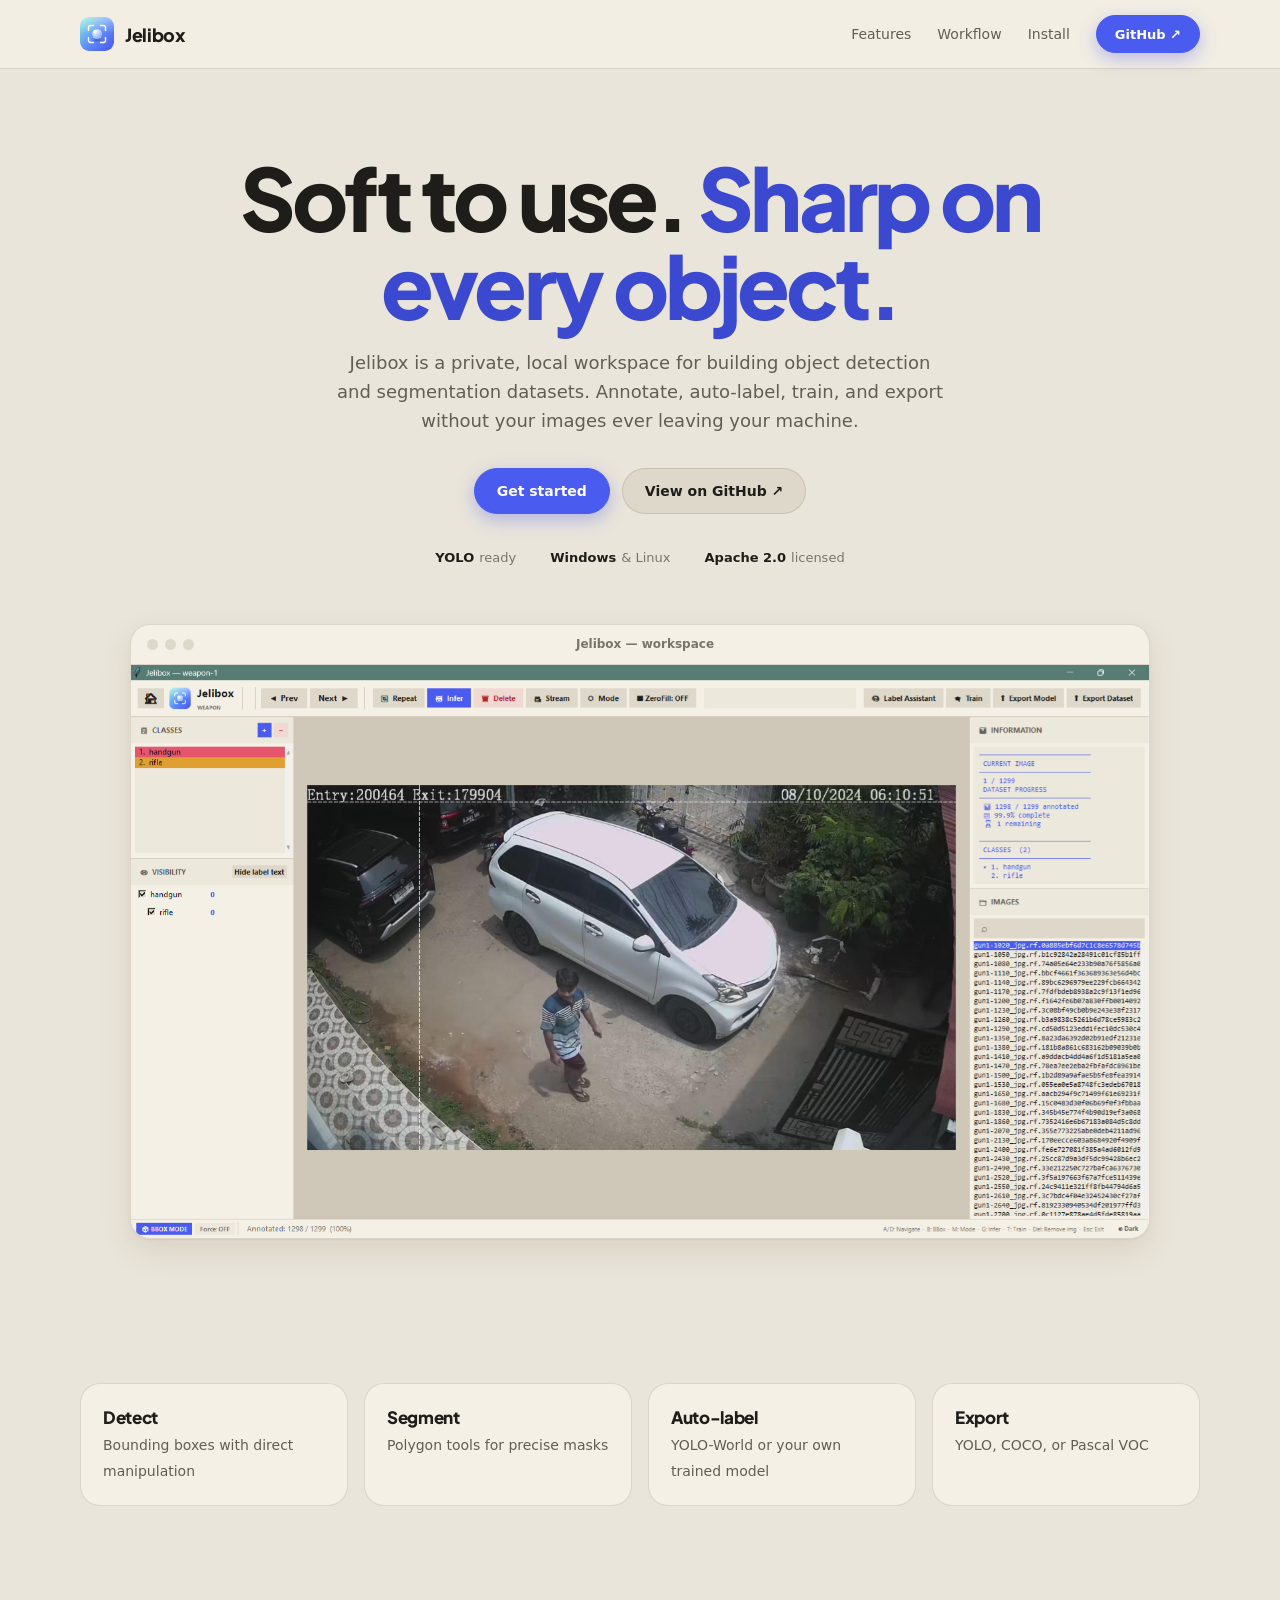
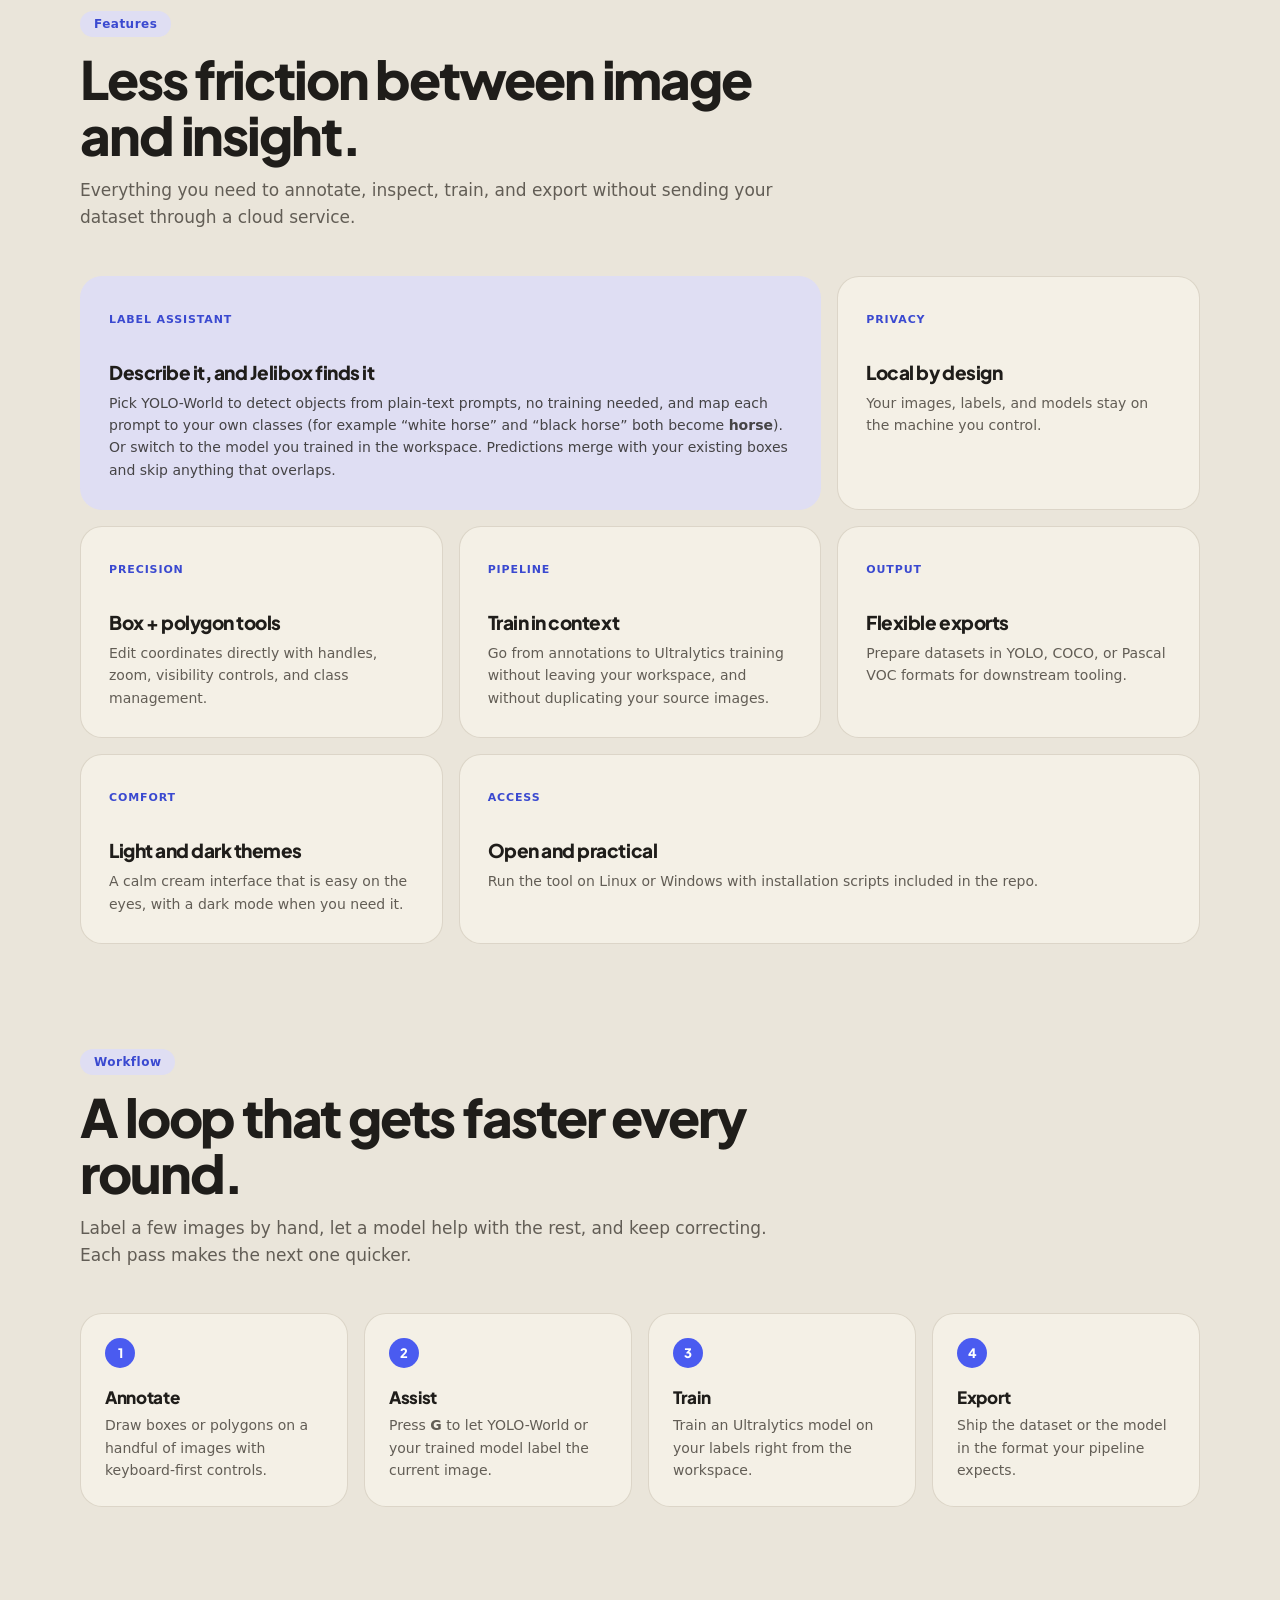
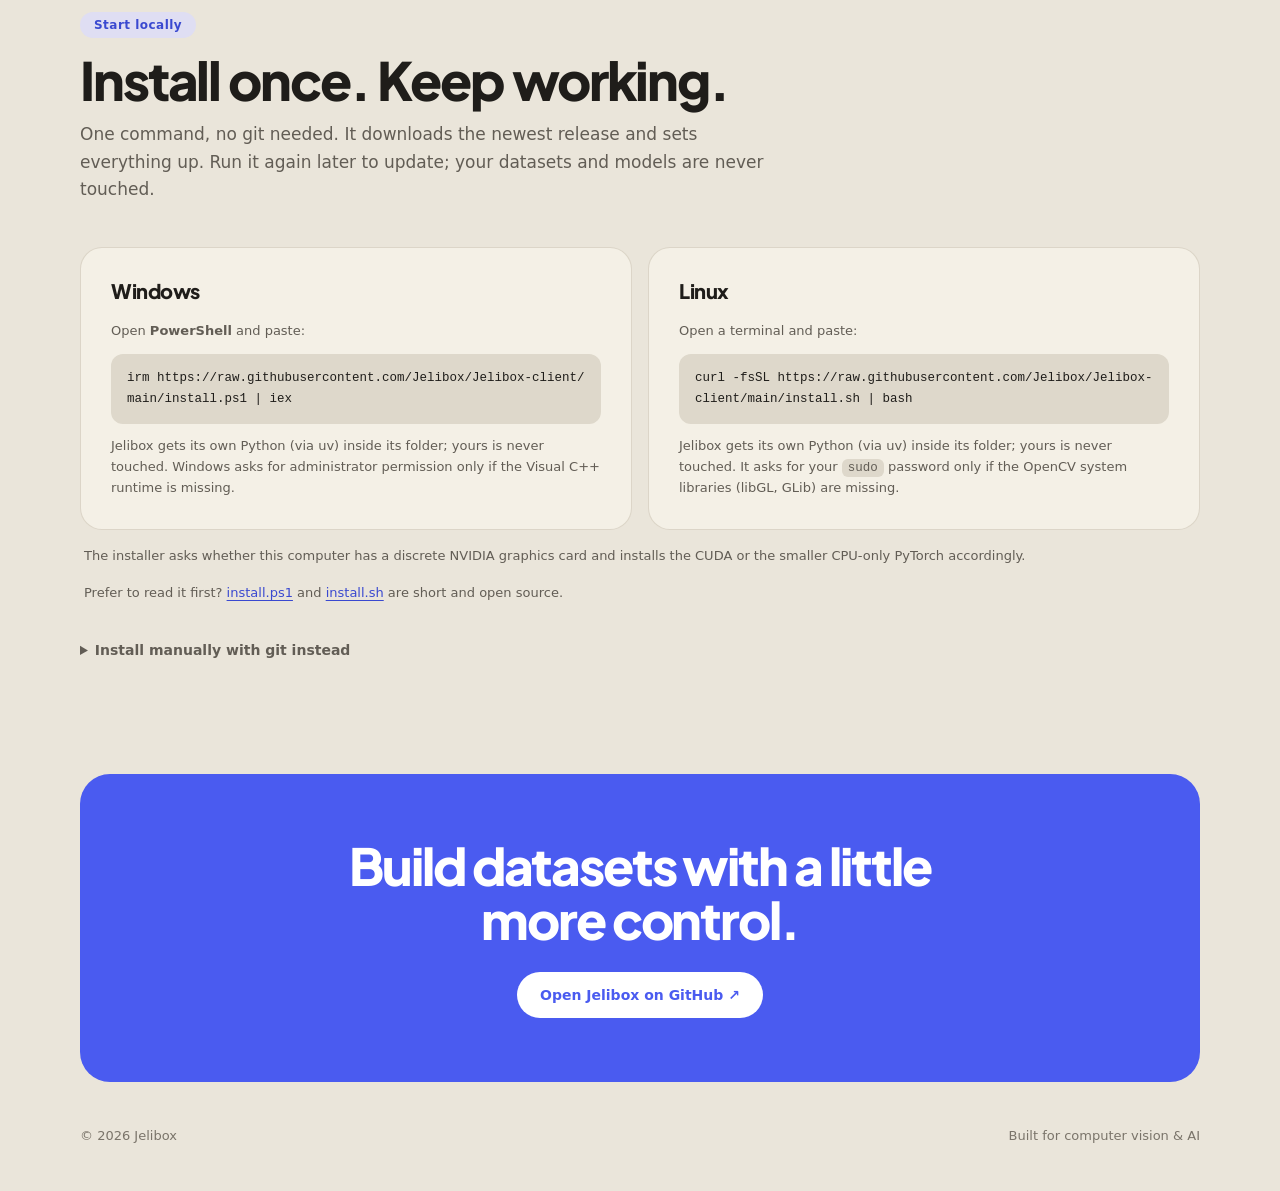
==== index.html @ 7ca0926e "Add 3-modes features at once, Pt.1 - Move original mode to Mode-1: YOLO-World - Add Mode-2: auto an" ====
<!doctype html>
<html lang="en">
<head>
    <meta charset="UTF-8">
    <meta name="viewport" content="width=device-width, initial-scale=1.0">
    <meta name="google-site-verification" content="2dDeMeLVPGU-jXJDLVFoqY3q3CPxB_4xz4yJbas3ano"/>
    <meta name="description" content="Jelibox is a local, private image annotation tool for YOLO object detection and segmentation datasets, with a built-in Label Assistant powered by YOLO-World or your own model.">
    <meta name="theme-color" content="#EAE5DA" media="(prefers-color-scheme: light)">
    <meta name="theme-color" content="#0B0C12" media="(prefers-color-scheme: dark)">
    <title>Jelibox | Local Image Annotation</title>
    <link rel="icon" href="assets/jelibox.png" type="image/png">
    <link rel="preconnect" href="https://fonts.googleapis.com">
    <link rel="stylesheet" href="https://fonts.googleapis.com/css2?family=Plus+Jakarta+Sans:wght@500;600;700;800&amp;display=swap">
    <style>
        :root {
            --bg:#EAE5DA; --surface:#F4F0E6; --surface2:#DED8CB; --line:rgba(70,50,20,.14);
            --text:#1F1D1A; --muted:#625D55; --faint:#7A746A;
            --accent:#4A5BF0; --on-accent:#FFFFFF; --tint:#DFDEF3; --accent-text:#3A49D0;
            --shadow:0 1px 2px rgba(60,40,10,.06),0 12px 32px rgba(60,40,10,.10);
            --display:'Plus Jakarta Sans',-apple-system,BlinkMacSystemFont,'SF Pro Display','Segoe UI Variable Display','Segoe UI',system-ui,sans-serif;
            --sans:-apple-system,BlinkMacSystemFont,'SF Pro Text','Segoe UI Variable Text','Segoe UI',system-ui,sans-serif;
            --mono:ui-monospace,'SF Mono','Cascadia Code',Consolas,monospace;
        }
        @media (prefers-color-scheme:dark) {
            :root {
                --bg:#0B0C12; --surface:#14161D; --surface2:#2B2E3A; --line:rgba(242,239,233,.10);
                --text:#F2EFE9; --muted:#A1A1AA; --faint:#7C7C86;
                --accent:#7C8CFF; --on-accent:#10131F; --tint:#262A4D; --accent-text:#A7B2FF;
                --shadow:0 1px 2px rgba(0,0,0,.4),0 16px 40px rgba(0,0,0,.45);
            }
        }
        * { box-sizing:border-box; }
        html { scroll-behavior:smooth; }
        body { margin:0; background:var(--bg); color:var(--text); font-family:var(--sans); line-height:1.6; -webkit-font-smoothing:antialiased; }
        a { color:inherit; text-decoration:none; }
        a:focus-visible,button:focus-visible { outline:3px solid var(--accent); outline-offset:3px; border-radius:10px; }
        h1,h2,h3,p { margin-top:0; }
        .shell { width:min(1120px,calc(100% - 48px)); margin:0 auto; }

        /* nav */
        .nav { position:sticky; top:0; z-index:10; border-bottom:1px solid var(--line); background:color-mix(in srgb,var(--surface) 82%,transparent); backdrop-filter:saturate(1.4) blur(18px); }
        .nav-inner { height:68px; display:flex; align-items:center; justify-content:space-between; }
        .brand { display:flex; align-items:center; gap:11px; font:800 18px var(--display); letter-spacing:-.02em; }
        .brand img { width:34px; height:34px; border-radius:9px; }
        .nav-links { display:flex; align-items:center; gap:26px; color:var(--muted); font-size:14px; font-weight:500; }
        .nav-links a:hover { color:var(--text); }

        /* buttons */
        .button { display:inline-flex; align-items:center; gap:10px; height:46px; padding:0 22px; border-radius:999px; font:700 14px var(--sans); border:1px solid var(--line); transition:transform .18s ease,background .18s ease,box-shadow .18s ease; }
        .button:hover { transform:translateY(-2px); }
        .button-primary { background:var(--accent); border-color:var(--accent); color:var(--on-accent); box-shadow:0 6px 18px color-mix(in srgb,var(--accent) 35%,transparent); }
        .button-secondary { background:var(--surface2); color:var(--text); }
        .nav .button { height:38px; padding:0 18px; font-size:13px; }

        /* hero */
        .hero { padding:84px 0 72px; text-align:center; }
        .eyebrow { display:inline-block; padding:6px 14px; border-radius:999px; background:var(--tint); color:var(--accent-text); font:700 12px var(--sans); letter-spacing:.04em; }
        h1 { max-width:820px; margin:0 auto 20px; font:800 clamp(2.8rem,7vw,5.4rem)/1.02 var(--display); letter-spacing:-.045em; }
        h1 em { font-style:normal; color:var(--accent-text); }
        .lead { max-width:620px; margin:0 auto; color:var(--muted); font-size:18px; }
        .actions { display:flex; justify-content:center; flex-wrap:wrap; gap:12px; margin-top:32px; }
        .meta-row { display:flex; justify-content:center; flex-wrap:wrap; gap:34px; margin-top:34px; color:var(--faint); font-size:13px; }
        .meta-row strong { color:var(--text); font-weight:700; margin-right:5px; }
        .window { margin:56px auto 0; max-width:1020px; border-radius:20px; background:var(--surface); border:1px solid var(--line); box-shadow:var(--shadow); overflow:hidden; text-align:left; }
        .window-bar { display:flex; align-items:center; gap:7px; height:40px; padding:0 16px; border-bottom:1px solid var(--line); }
        .window-bar i { width:11px; height:11px; border-radius:50%; background:var(--surface2); }
        .window-bar span { margin:0 auto; padding-right:44px; color:var(--faint); font-size:12px; font-weight:600; }
        .window img { display:block; width:100%; height:auto; }

        /* capability strip */
        .strip { display:grid; grid-template-columns:repeat(4,1fr); gap:16px; margin-top:72px; }
        .strip-item { padding:22px; border-radius:20px; background:var(--surface); border:1px solid var(--line); }
        .strip-item strong { display:block; margin-bottom:4px; font:800 17px var(--display); letter-spacing:-.02em; }
        .strip-item span { color:var(--muted); font-size:14px; }

        /* sections */
        .section { padding:104px 0 0; }
        .section-head { max-width:700px; margin-bottom:44px; }
        .section h2 { margin:14px 0 14px; font:800 clamp(2rem,4.4vw,3.3rem)/1.06 var(--display); letter-spacing:-.04em; }
        .section-lead { color:var(--muted); font-size:17px; margin:0; }
        .feature-grid { display:grid; grid-template-columns:repeat(3,1fr); gap:16px; }
        .feature { padding:28px; border-radius:22px; background:var(--surface); border:1px solid var(--line); transition:transform .2s ease,box-shadow .2s ease; }
        .feature:hover { transform:translateY(-3px); box-shadow:var(--shadow); }
        .feature-tag { display:inline-block; margin-bottom:34px; color:var(--accent-text); font:700 11px var(--sans); letter-spacing:.08em; text-transform:uppercase; }
        .feature h3 { margin:0 0 8px; font:800 19px var(--display); letter-spacing:-.025em; }
        .feature p { margin:0; color:var(--muted); font-size:14px; }
        .feature.wide { grid-column:span 2; background:var(--tint); border-color:transparent; }
        .feature.wide p { color:var(--text); opacity:.8; }
        .feature-grid .feature:last-child { grid-column:span 2; }

        /* workflow */
        .loop { display:grid; grid-template-columns:repeat(4,1fr); gap:16px; counter-reset:step; }
        .step { position:relative; padding:24px; border-radius:22px; background:var(--surface); border:1px solid var(--line); }
        .step::before { counter-increment:step; content:counter(step); display:grid; place-items:center; width:30px; height:30px; margin-bottom:18px; border-radius:50%; background:var(--accent); color:var(--on-accent); font:800 13px var(--display); }
        .step h3 { margin:0 0 6px; font:800 17px var(--display); letter-spacing:-.02em; }
        .step p { margin:0; color:var(--muted); font-size:14px; }

        /* install */
        .install-grid { display:grid; grid-template-columns:1fr 1fr; gap:16px; }
        .install-card { padding:30px; border-radius:22px; background:var(--surface); border:1px solid var(--line); }
        .install-card h3 { margin:0 0 18px; font:800 20px var(--display); letter-spacing:-.025em; }
        .install-card ol { padding-left:20px; margin:0 0 22px; font-size:14px; }
        .install-card li { margin-bottom:14px; }
        .install-card code { padding:2px 6px; border-radius:6px; background:var(--surface2); font:500 12.5px var(--mono); }
        .install-card p { margin:0; color:var(--muted); font-size:13px; }
        .install-card { min-width:0; }
        .install-grid.quick pre { white-space:pre-wrap; word-break:break-all; }
        .install-grid.quick .install-card p { margin:0 0 12px; }
        .install-grid.quick .install-card p:last-child { margin:12px 0 0; }
        .install-note { margin:16px 4px 0; color:var(--muted); font-size:13px; }
        .install-note a { color:var(--accent-text); text-decoration:underline; text-underline-offset:3px; }
        .manual { margin-top:28px; }
        .manual summary { cursor:pointer; color:var(--muted); font-size:14px; font-weight:600; padding:8px 0; }
        .manual[open] summary { margin-bottom:12px; }
        pre { overflow-x:auto; padding:14px 16px; margin:8px 0 0; border-radius:12px; background:var(--surface2); font:500 12.5px/1.7 var(--mono); }

        /* final */
        .final-cta { margin-top:104px; padding:64px 28px; border-radius:30px; text-align:center; background:var(--accent); color:var(--on-accent); }
        .final-cta h2 { max-width:640px; margin:0 auto 26px; font:800 clamp(2rem,4.4vw,3.2rem)/1.06 var(--display); letter-spacing:-.04em; }
        .final-cta .button { background:var(--on-accent); color:var(--accent); border-color:transparent; }
        footer { padding:44px 0 44px; color:var(--faint); font-size:13px; }
        footer .shell { display:flex; justify-content:space-between; flex-wrap:wrap; gap:14px; }

        @keyframes rise { from { opacity:0; transform:translateY(16px); } to { opacity:1; transform:none; } }
        .hero .shell > * { animation:rise .6s ease both; }
        .hero .shell > *:nth-child(2) { animation-delay:.06s; } .hero .shell > *:nth-child(3) { animation-delay:.12s; }
        .hero .shell > *:nth-child(4) { animation-delay:.18s; } .hero .shell > *:nth-child(5) { animation-delay:.24s; }

        @media (max-width:900px) { .feature-grid,.loop { grid-template-columns:repeat(2,1fr); } .strip { grid-template-columns:repeat(2,1fr); } .feature.wide,.feature-grid .feature:last-child { grid-column:span 2; } }
        @media (max-width:640px) {
            .shell { width:min(100% - 32px,1120px); }
            .nav-links a:not(.button) { display:none; }
            .feature-grid,.loop,.strip,.install-grid { grid-template-columns:1fr; } .feature.wide,.feature-grid .feature:last-child { grid-column:auto; }
            .hero { padding-top:52px; } .section { padding-top:76px; } .window { border-radius:14px; }
        }
        @media (prefers-reduced-motion:reduce) { *,*::before,*::after { scroll-behavior:auto !important; animation:none !important; transition:none !important; } }
    </style>
</head>
<body>
    <header class="nav">
        <div class="shell nav-inner">
            <a class="brand" href="#top" aria-label="Jelibox home"><img src="assets/jelibox.png" alt="Jelibox logo"><span>Jelibox</span></a>
            <nav class="nav-links" aria-label="Main navigation"><a href="#features">Features</a><a href="#workflow">Workflow</a><a href="#install">Install</a><a class="button button-primary" href="https://github.com/Jelibox/Jelibox-client" target="_blank" rel="noopener noreferrer">GitHub ↗</a></nav>
        </div>
    </header>

    <main id="top">
        <section class="hero">
            <div class="shell">
                <h1>Soft to use. <em>Sharp on every object.</em></h1>
                <p class="lead">Jelibox is a private, local workspace for building object detection and segmentation datasets. Annotate, auto-label, train, and export without your images ever leaving your machine.</p>
                <div class="actions">
                    <a class="button button-primary" href="#install">Get started</a>
                    <a class="button button-secondary" href="https://github.com/Jelibox/Jelibox-client" target="_blank" rel="noopener noreferrer">View on GitHub ↗</a>
                </div>
                <div class="meta-row"><span><strong>YOLO</strong>ready</span><span><strong>Windows</strong>&amp; Linux</span><span><strong>Apache 2.0</strong>licensed</span></div>
                <div class="window">
                    <div class="window-bar"><i></i><i></i><i></i><span>Jelibox — workspace</span></div>
                    <img src="assets/visualize.png" alt="Jelibox annotation workspace with the class panel, image canvas, and information panel" width="1536" height="864">
                </div>
            </div>
        </section>

        <div class="shell strip">
            <div class="strip-item"><strong>Detect</strong><span>Bounding boxes with direct manipulation</span></div>
            <div class="strip-item"><strong>Segment</strong><span>Polygon tools for precise masks</span></div>
            <div class="strip-item"><strong>Auto-label</strong><span>YOLO-World or your own trained model</span></div>
            <div class="strip-item"><strong>Export</strong><span>YOLO, COCO, or Pascal VOC</span></div>
        </div>

        <section class="section shell" id="features">
            <div class="section-head"><span class="eyebrow">Features</span><h2>Less friction between image and insight.</h2><p class="section-lead">Everything you need to annotate, inspect, train, and export without sending your dataset through a cloud service.</p></div>
            <div class="feature-grid">
                <article class="feature wide"><span class="feature-tag">Label Assistant</span><h3>Describe it, and Jelibox finds it</h3><p>Pick YOLO-World to detect objects from plain-text prompts, no training needed, and map each prompt to your own classes (for example “white horse” and “black horse” both become <b>horse</b>). Or switch to the model you trained in the workspace. Predictions merge with your existing boxes and skip anything that overlaps.</p></article>
                <article class="feature"><span class="feature-tag">Privacy</span><h3>Local by design</h3><p>Your images, labels, and models stay on the machine you control.</p></article>
                <article class="feature"><span class="feature-tag">Precision</span><h3>Box + polygon tools</h3><p>Edit coordinates directly with handles, zoom, visibility controls, and class management.</p></article>
                <article class="feature"><span class="feature-tag">Pipeline</span><h3>Train in context</h3><p>Go from annotations to Ultralytics training without leaving your workspace, and without duplicating your source images.</p></article>
                <article class="feature"><span class="feature-tag">Output</span><h3>Flexible exports</h3><p>Prepare datasets in YOLO, COCO, or Pascal VOC formats for downstream tooling.</p></article>
                <article class="feature"><span class="feature-tag">Comfort</span><h3>Light and dark themes</h3><p>A calm cream interface that is easy on the eyes, with a dark mode when you need it.</p></article>
                <article class="feature"><span class="feature-tag">Access</span><h3>Open and practical</h3><p>Run the tool on Linux or Windows with installation scripts included in the repo.</p></article>
            </div>
        </section>

        <section class="section shell" id="workflow">
            <div class="section-head"><span class="eyebrow">Workflow</span><h2>A loop that gets faster every round.</h2><p class="section-lead">Label a few images by hand, let a model help with the rest, and keep correcting. Each pass makes the next one quicker.</p></div>
            <div class="loop">
                <div class="step"><h3>Annotate</h3><p>Draw boxes or polygons on a handful of images with keyboard-first controls.</p></div>
                <div class="step"><h3>Assist</h3><p>Press <b>G</b> to let YOLO-World or your trained model label the current image.</p></div>
                <div class="step"><h3>Train</h3><p>Train an Ultralytics model on your labels right from the workspace.</p></div>
                <div class="step"><h3>Export</h3><p>Ship the dataset or the model in the format your pipeline expects.</p></div>
            </div>
        </section>

        <section class="section shell" id="install">
            <div class="section-head"><span class="eyebrow">Start locally</span><h2>Install once. Keep working.</h2><p class="section-lead">One command, no git needed. It downloads the newest release and sets everything up. Run it again later to update; your datasets and models are never touched.</p></div>
            <div class="install-grid quick">
                <div class="install-card">
                    <h3>Windows</h3>
                    <p>Open <b>PowerShell</b> and paste:</p>
                    <pre>irm https://raw.githubusercontent.com/Jelibox/Jelibox-client/main/install.ps1 | iex</pre>
                    <p>Jelibox gets its own Python (via uv) inside its folder; yours is never touched. Windows asks for administrator permission only if the Visual C++ runtime is missing.</p>
                </div>
                <div class="install-card">
                    <h3>Linux</h3>
                    <p>Open a terminal and paste:</p>
                    <pre>curl -fsSL https://raw.githubusercontent.com/Jelibox/Jelibox-client/main/install.sh | bash</pre>
                    <p>Jelibox gets its own Python (via uv) inside its folder; yours is never touched. It asks for your <code>sudo</code> password only if the OpenCV system libraries (libGL, GLib) are missing.</p>
                </div>
            </div>
            <p class="install-note">The installer asks whether this computer has a discrete NVIDIA graphics card and installs the CUDA or the smaller CPU-only PyTorch accordingly.</p>
            <p class="install-note">Prefer to read it first? <a href="https://github.com/Jelibox/Jelibox-client/blob/main/install.ps1" target="_blank" rel="noopener noreferrer">install.ps1</a> and <a href="https://github.com/Jelibox/Jelibox-client/blob/main/install.sh" target="_blank" rel="noopener noreferrer">install.sh</a> are short and open source.</p>
            <details class="manual">
                <summary>Install manually with git instead</summary>
            <div class="install-grid">
                <div class="install-card">
                    <h3>Linux</h3>
                    <ol>
                        <li>Install git (if you haven't installed git)
                            <pre>sudo apt install git</pre>
                        </li>
                        <li>Clone this repository
                            <pre>git clone https://github.com/Jelibox/Jelibox-client.git</pre>
                        </li>
                        <li>Add access to linux installation script
                            <pre>chmod +x jelibox_linux_installation.bash</pre>
                        </li>
                        <li>Run Jelibox installation script
                            <pre>./jelibox_linux_installation.bash</pre>
                        </li>
                    </ol>
                    <p>The installer needs <code>sudo</code> only if the OpenCV system libraries are missing. It installs uv if needed, downloads Jelibox's private Python, creates the <code>jelibox/</code> virtual environment, installs dependencies, and creates a desktop launcher.</p>
                </div>
                <div class="install-card">
                    <h3>Windows</h3>
                    <ol>
                        <li>Double-click <code>jelibox_windows_installation.bat</code>. Do not run it as administrator: it asks Windows for permission itself, only to install the Visual C++ runtime, and only when it is missing.</li>
                        <li>Follow the installer prompts.</li>
                        <li>Open the generated <code>Jelibox.lnk</code> shortcut.</li>
                    </ol>
                    <p>The installer detects an NVIDIA GPU only to suggest an answer, then asks whether this computer has a discrete NVIDIA GPU and installs the matching PyTorch build. GPU detection does not guarantee that the installed PyTorch package has CUDA enabled.</p>
                </div>
            </div>
            </details>
        </section>

        <section class="shell final-cta">
            <h2>Build datasets with a little more control.</h2>
            <a class="button" href="https://github.com/Jelibox/Jelibox-client" target="_blank" rel="noopener noreferrer">Open Jelibox on GitHub ↗</a>
        </section>
    </main>

    <footer><div class="shell"><span>© 2026 Jelibox</span><span>Built for computer vision &amp; AI</span></div></footer>
</body>
</html>
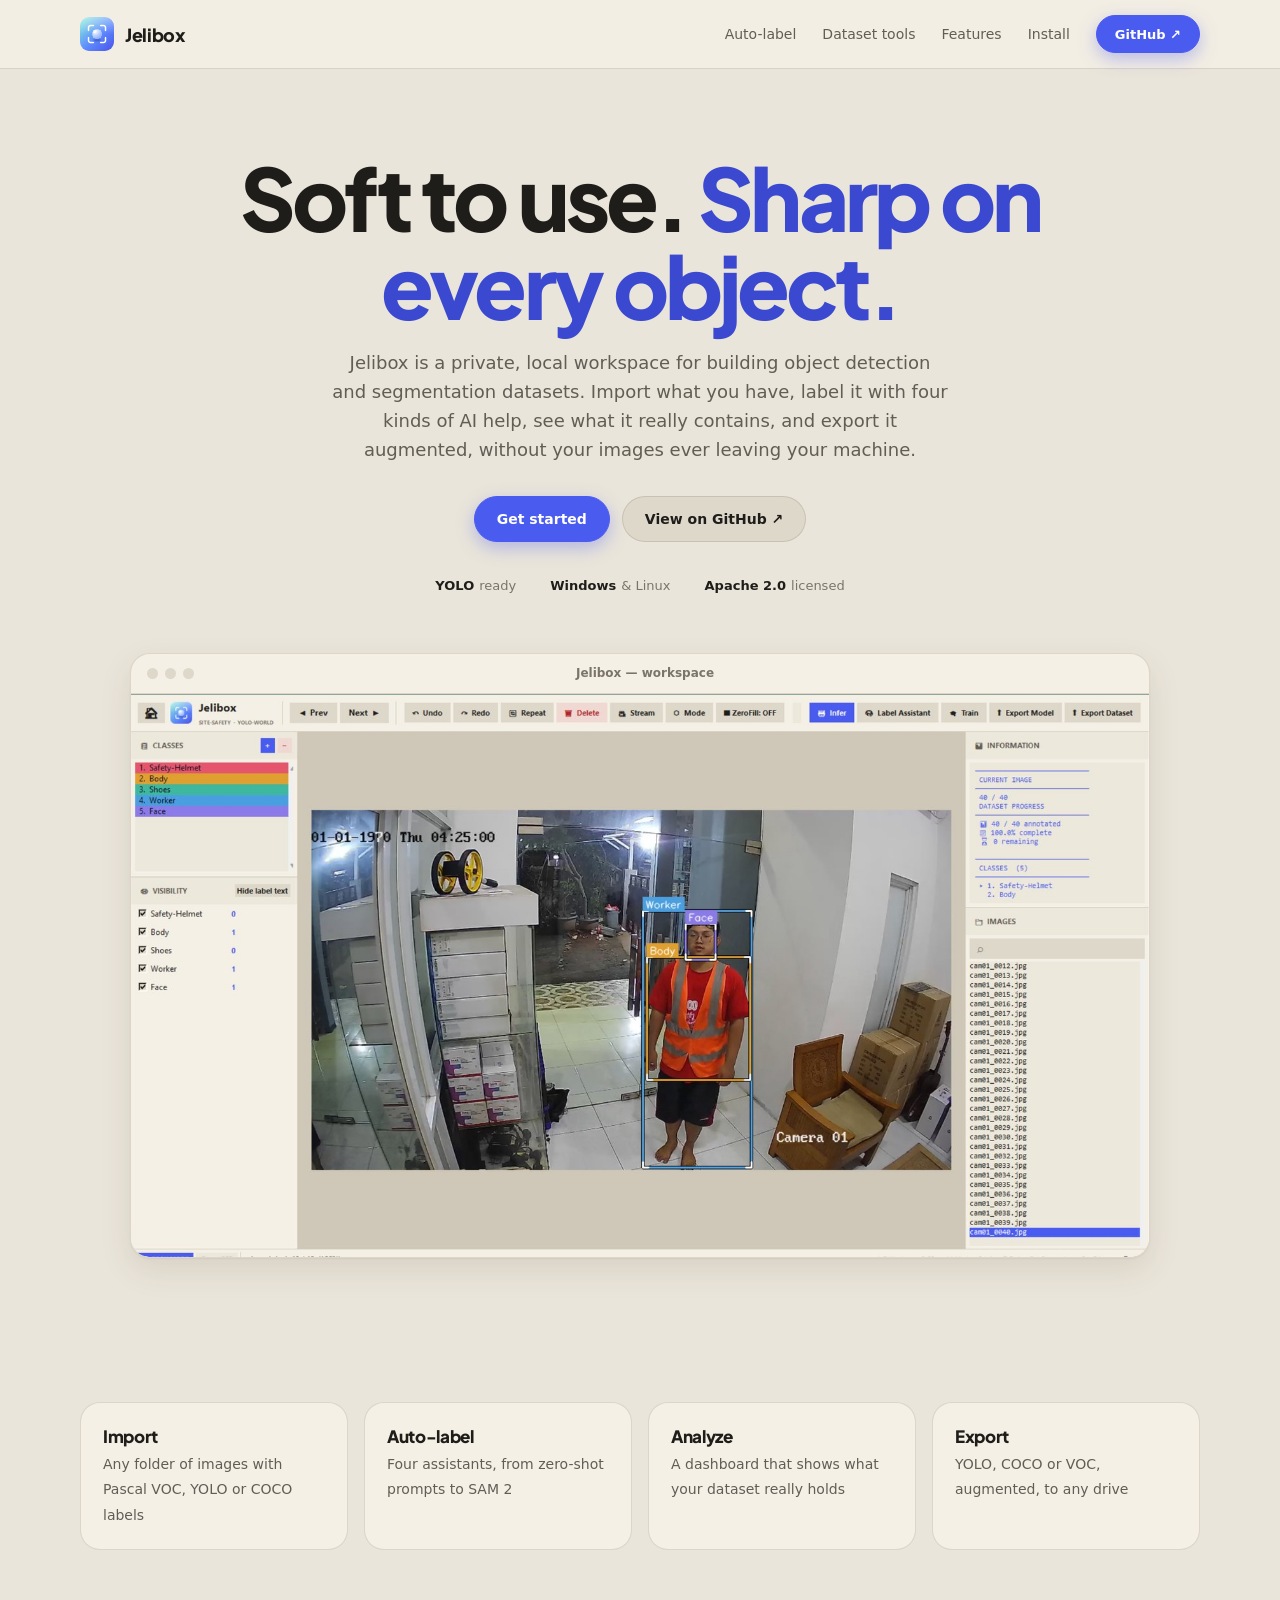
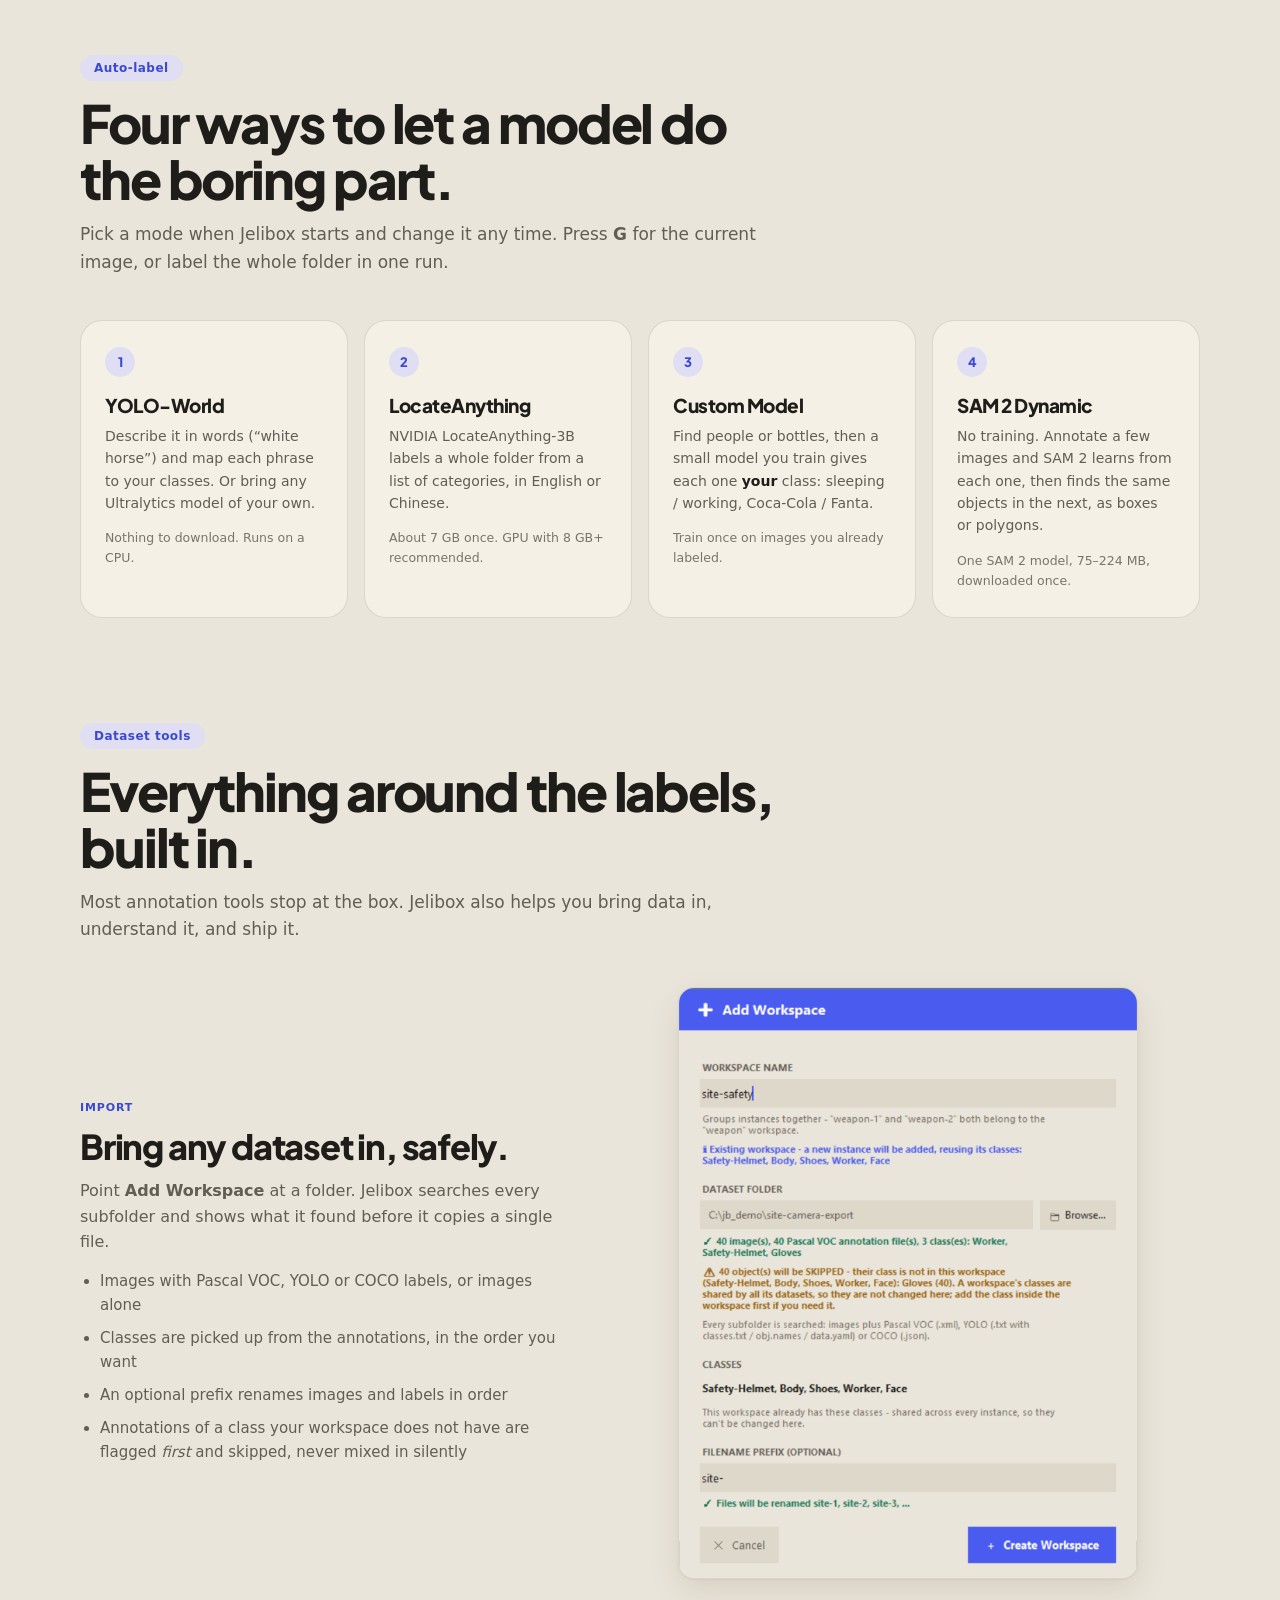
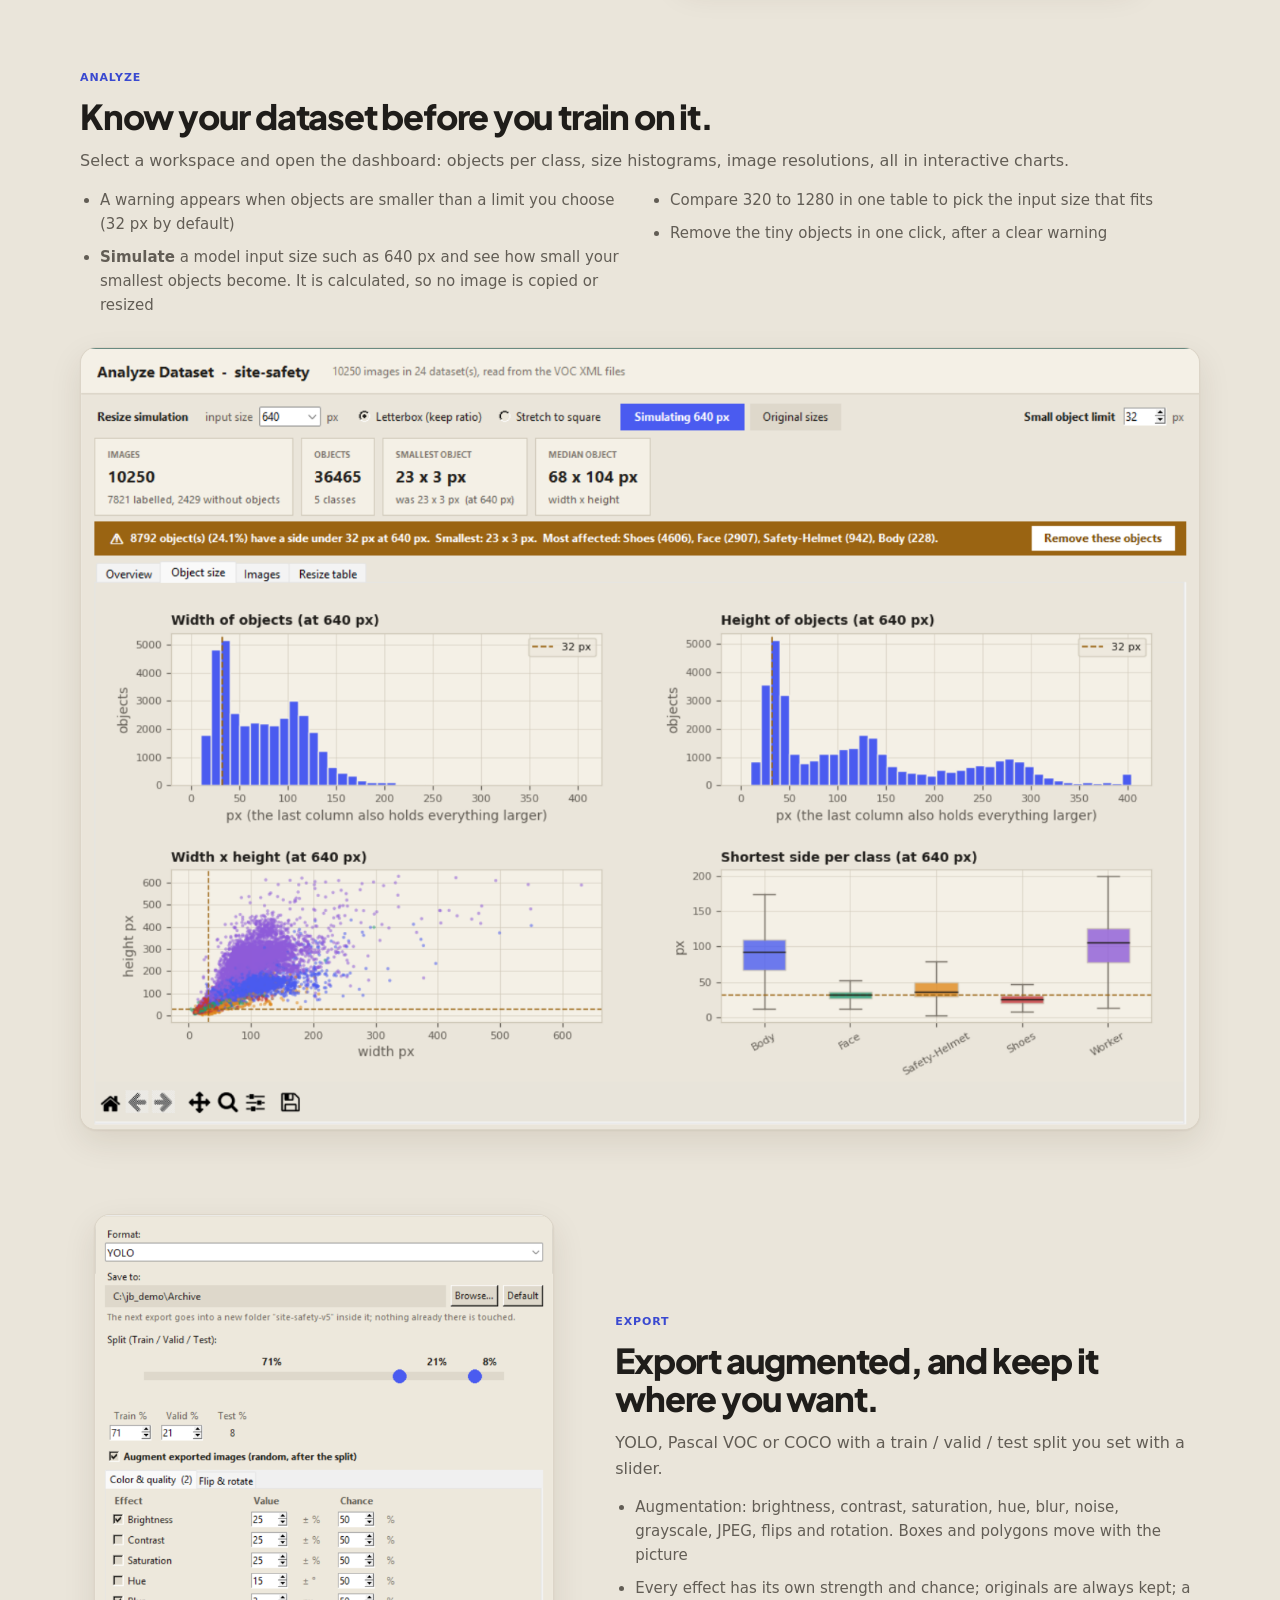
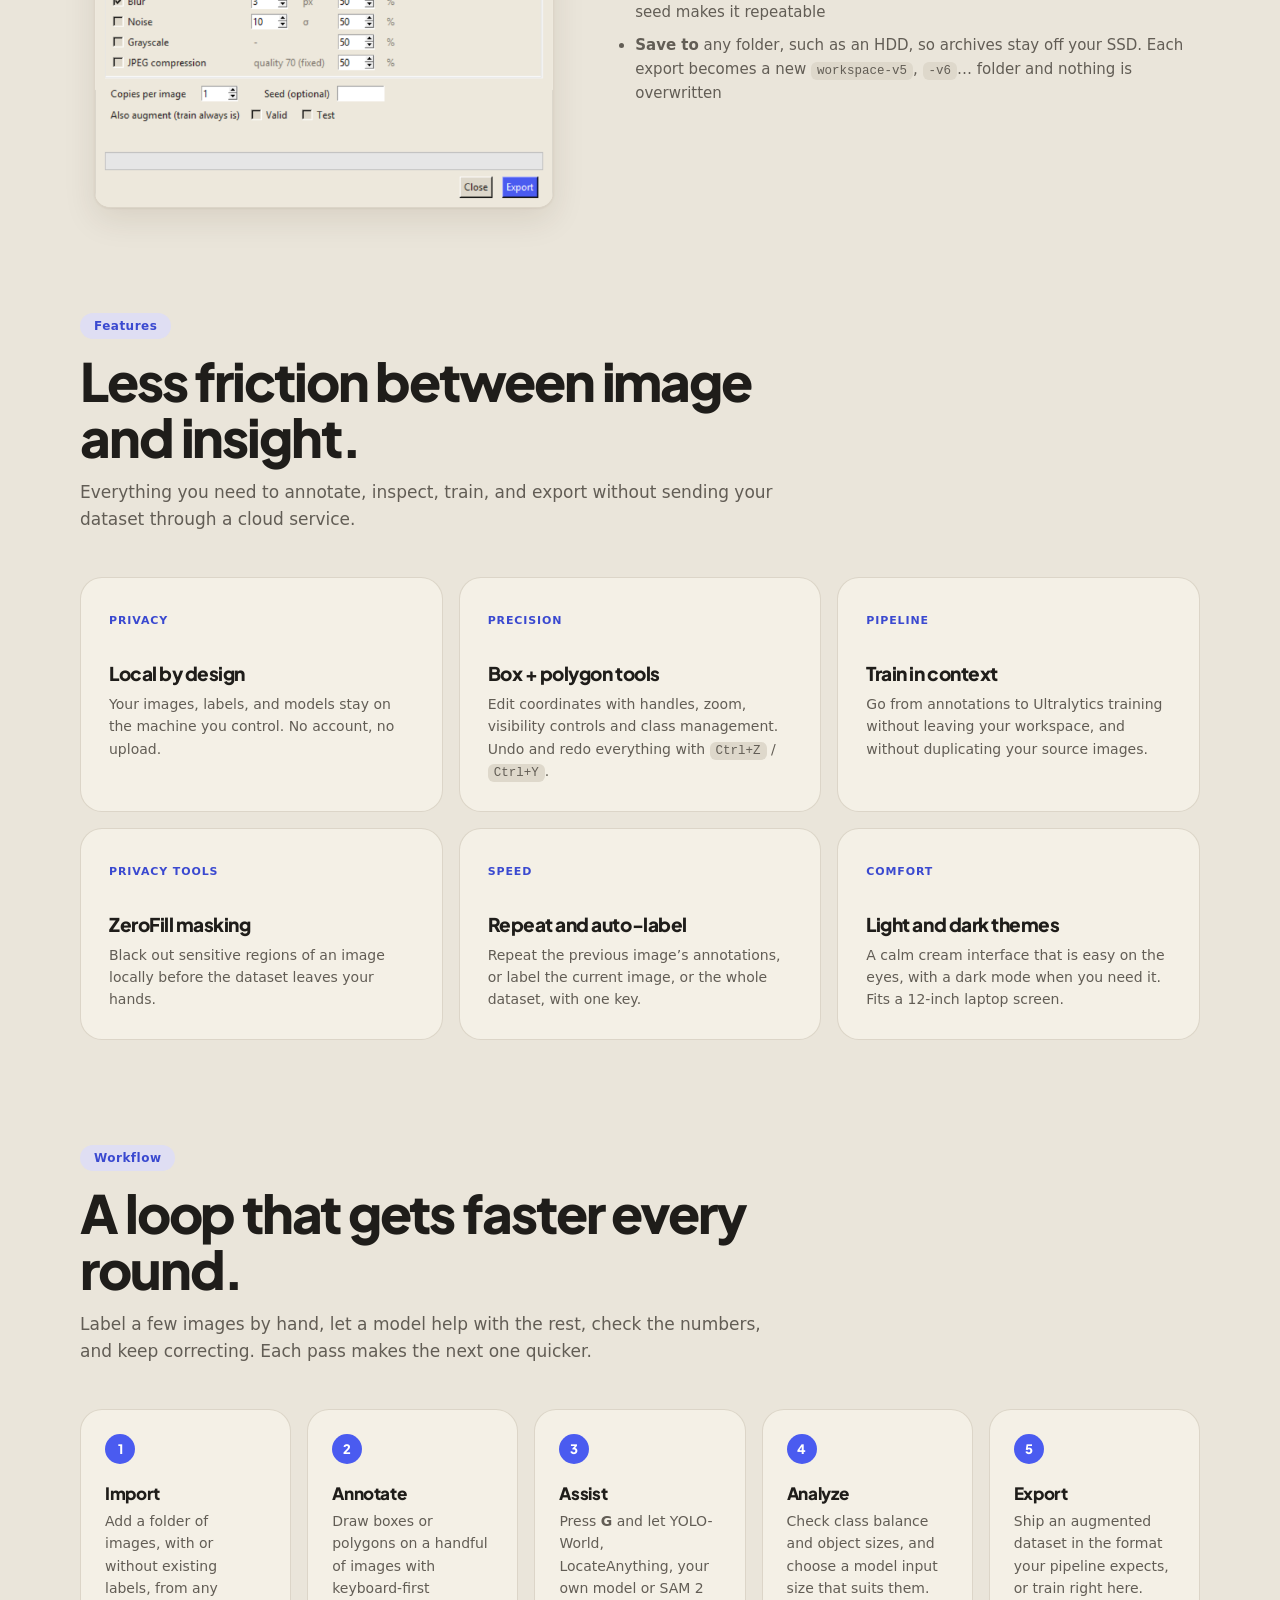
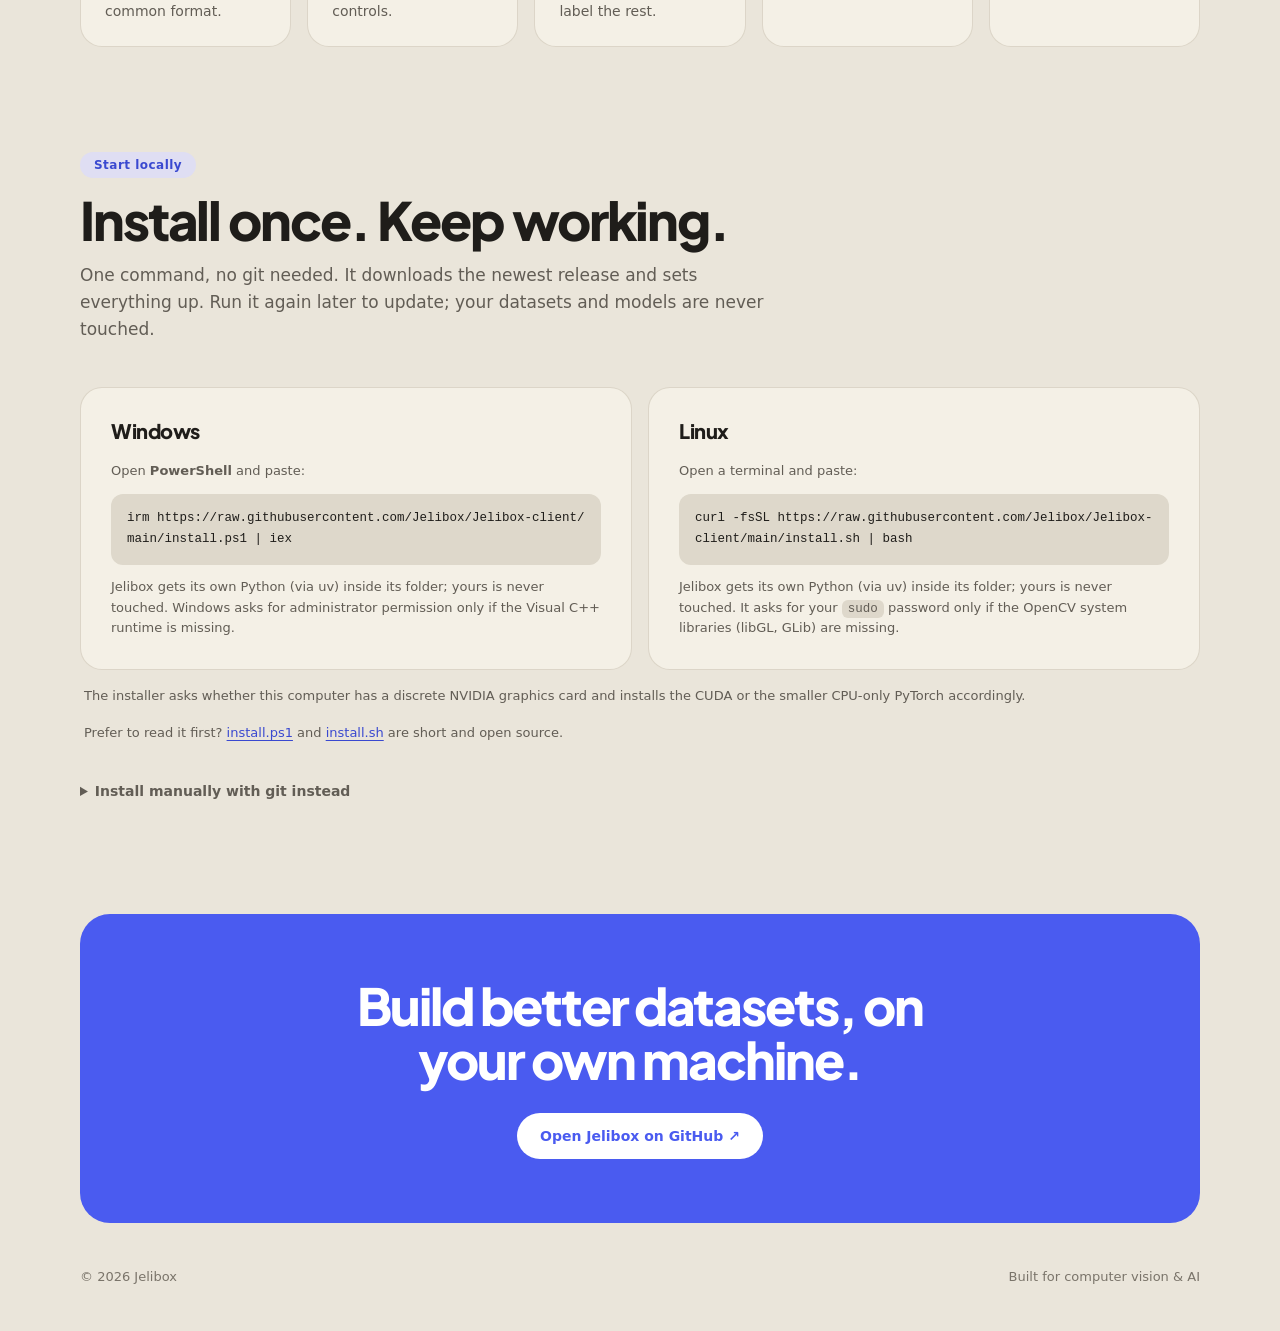
==== commit 0760ded1: "Rewrite the README and website around the current features, with new screenshots - README: tagline, " ====
--- a/index.html
+++ b/index.html
@@ -1,254 +1,348 @@
-<!doctype html>
-<html lang="en">
-<head>
-    <meta charset="UTF-8">
-    <meta name="viewport" content="width=device-width, initial-scale=1.0">
-    <meta name="google-site-verification" content="2dDeMeLVPGU-jXJDLVFoqY3q3CPxB_4xz4yJbas3ano"/>
-    <meta name="description" content="Jelibox is a local, private image annotation tool for YOLO object detection and segmentation datasets, with a built-in Label Assistant powered by YOLO-World or your own model.">
-    <meta name="theme-color" content="#EAE5DA" media="(prefers-color-scheme: light)">
-    <meta name="theme-color" content="#0B0C12" media="(prefers-color-scheme: dark)">
-    <title>Jelibox | Local Image Annotation</title>
-    <link rel="icon" href="assets/jelibox.png" type="image/png">
-    <link rel="preconnect" href="https://fonts.googleapis.com">
-    <link rel="stylesheet" href="https://fonts.googleapis.com/css2?family=Plus+Jakarta+Sans:wght@500;600;700;800&amp;display=swap">
-    <style>
-        :root {
-            --bg:#EAE5DA; --surface:#F4F0E6; --surface2:#DED8CB; --line:rgba(70,50,20,.14);
-            --text:#1F1D1A; --muted:#625D55; --faint:#7A746A;
-            --accent:#4A5BF0; --on-accent:#FFFFFF; --tint:#DFDEF3; --accent-text:#3A49D0;
-            --shadow:0 1px 2px rgba(60,40,10,.06),0 12px 32px rgba(60,40,10,.10);
-            --display:'Plus Jakarta Sans',-apple-system,BlinkMacSystemFont,'SF Pro Display','Segoe UI Variable Display','Segoe UI',system-ui,sans-serif;
-            --sans:-apple-system,BlinkMacSystemFont,'SF Pro Text','Segoe UI Variable Text','Segoe UI',system-ui,sans-serif;
-            --mono:ui-monospace,'SF Mono','Cascadia Code',Consolas,monospace;
-        }
-        @media (prefers-color-scheme:dark) {
-            :root {
-                --bg:#0B0C12; --surface:#14161D; --surface2:#2B2E3A; --line:rgba(242,239,233,.10);
-                --text:#F2EFE9; --muted:#A1A1AA; --faint:#7C7C86;
-                --accent:#7C8CFF; --on-accent:#10131F; --tint:#262A4D; --accent-text:#A7B2FF;
-                --shadow:0 1px 2px rgba(0,0,0,.4),0 16px 40px rgba(0,0,0,.45);
-            }
-        }
-        * { box-sizing:border-box; }
-        html { scroll-behavior:smooth; }
-        body { margin:0; background:var(--bg); color:var(--text); font-family:var(--sans); line-height:1.6; -webkit-font-smoothing:antialiased; }
-        a { color:inherit; text-decoration:none; }
-        a:focus-visible,button:focus-visible { outline:3px solid var(--accent); outline-offset:3px; border-radius:10px; }
-        h1,h2,h3,p { margin-top:0; }
-        .shell { width:min(1120px,calc(100% - 48px)); margin:0 auto; }
-
-        /* nav */
-        .nav { position:sticky; top:0; z-index:10; border-bottom:1px solid var(--line); background:color-mix(in srgb,var(--surface) 82%,transparent); backdrop-filter:saturate(1.4) blur(18px); }
-        .nav-inner { height:68px; display:flex; align-items:center; justify-content:space-between; }
-        .brand { display:flex; align-items:center; gap:11px; font:800 18px var(--display); letter-spacing:-.02em; }
-        .brand img { width:34px; height:34px; border-radius:9px; }
-        .nav-links { display:flex; align-items:center; gap:26px; color:var(--muted); font-size:14px; font-weight:500; }
-        .nav-links a:hover { color:var(--text); }
-
-        /* buttons */
-        .button { display:inline-flex; align-items:center; gap:10px; height:46px; padding:0 22px; border-radius:999px; font:700 14px var(--sans); border:1px solid var(--line); transition:transform .18s ease,background .18s ease,box-shadow .18s ease; }
-        .button:hover { transform:translateY(-2px); }
-        .button-primary { background:var(--accent); border-color:var(--accent); color:var(--on-accent); box-shadow:0 6px 18px color-mix(in srgb,var(--accent) 35%,transparent); }
-        .button-secondary { background:var(--surface2); color:var(--text); }
-        .nav .button { height:38px; padding:0 18px; font-size:13px; }
-
-        /* hero */
-        .hero { padding:84px 0 72px; text-align:center; }
-        .eyebrow { display:inline-block; padding:6px 14px; border-radius:999px; background:var(--tint); color:var(--accent-text); font:700 12px var(--sans); letter-spacing:.04em; }
-        h1 { max-width:820px; margin:0 auto 20px; font:800 clamp(2.8rem,7vw,5.4rem)/1.02 var(--display); letter-spacing:-.045em; }
-        h1 em { font-style:normal; color:var(--accent-text); }
-        .lead { max-width:620px; margin:0 auto; color:var(--muted); font-size:18px; }
-        .actions { display:flex; justify-content:center; flex-wrap:wrap; gap:12px; margin-top:32px; }
-        .meta-row { display:flex; justify-content:center; flex-wrap:wrap; gap:34px; margin-top:34px; color:var(--faint); font-size:13px; }
-        .meta-row strong { color:var(--text); font-weight:700; margin-right:5px; }
-        .window { margin:56px auto 0; max-width:1020px; border-radius:20px; background:var(--surface); border:1px solid var(--line); box-shadow:var(--shadow); overflow:hidden; text-align:left; }
-        .window-bar { display:flex; align-items:center; gap:7px; height:40px; padding:0 16px; border-bottom:1px solid var(--line); }
-        .window-bar i { width:11px; height:11px; border-radius:50%; background:var(--surface2); }
-        .window-bar span { margin:0 auto; padding-right:44px; color:var(--faint); font-size:12px; font-weight:600; }
-        .window img { display:block; width:100%; height:auto; }
-
-        /* capability strip */
-        .strip { display:grid; grid-template-columns:repeat(4,1fr); gap:16px; margin-top:72px; }
-        .strip-item { padding:22px; border-radius:20px; background:var(--surface); border:1px solid var(--line); }
-        .strip-item strong { display:block; margin-bottom:4px; font:800 17px var(--display); letter-spacing:-.02em; }
-        .strip-item span { color:var(--muted); font-size:14px; }
-
-        /* sections */
-        .section { padding:104px 0 0; }
-        .section-head { max-width:700px; margin-bottom:44px; }
-        .section h2 { margin:14px 0 14px; font:800 clamp(2rem,4.4vw,3.3rem)/1.06 var(--display); letter-spacing:-.04em; }
-        .section-lead { color:var(--muted); font-size:17px; margin:0; }
-        .feature-grid { display:grid; grid-template-columns:repeat(3,1fr); gap:16px; }
-        .feature { padding:28px; border-radius:22px; background:var(--surface); border:1px solid var(--line); transition:transform .2s ease,box-shadow .2s ease; }
-        .feature:hover { transform:translateY(-3px); box-shadow:var(--shadow); }
-        .feature-tag { display:inline-block; margin-bottom:34px; color:var(--accent-text); font:700 11px var(--sans); letter-spacing:.08em; text-transform:uppercase; }
-        .feature h3 { margin:0 0 8px; font:800 19px var(--display); letter-spacing:-.025em; }
-        .feature p { margin:0; color:var(--muted); font-size:14px; }
-        .feature.wide { grid-column:span 2; background:var(--tint); border-color:transparent; }
-        .feature.wide p { color:var(--text); opacity:.8; }
-        .feature-grid .feature:last-child { grid-column:span 2; }
-
-        /* workflow */
-        .loop { display:grid; grid-template-columns:repeat(4,1fr); gap:16px; counter-reset:step; }
-        .step { position:relative; padding:24px; border-radius:22px; background:var(--surface); border:1px solid var(--line); }
-        .step::before { counter-increment:step; content:counter(step); display:grid; place-items:center; width:30px; height:30px; margin-bottom:18px; border-radius:50%; background:var(--accent); color:var(--on-accent); font:800 13px var(--display); }
-        .step h3 { margin:0 0 6px; font:800 17px var(--display); letter-spacing:-.02em; }
-        .step p { margin:0; color:var(--muted); font-size:14px; }
-
-        /* install */
-        .install-grid { display:grid; grid-template-columns:1fr 1fr; gap:16px; }
-        .install-card { padding:30px; border-radius:22px; background:var(--surface); border:1px solid var(--line); }
-        .install-card h3 { margin:0 0 18px; font:800 20px var(--display); letter-spacing:-.025em; }
-        .install-card ol { padding-left:20px; margin:0 0 22px; font-size:14px; }
-        .install-card li { margin-bottom:14px; }
-        .install-card code { padding:2px 6px; border-radius:6px; background:var(--surface2); font:500 12.5px var(--mono); }
-        .install-card p { margin:0; color:var(--muted); font-size:13px; }
-        .install-card { min-width:0; }
-        .install-grid.quick pre { white-space:pre-wrap; word-break:break-all; }
-        .install-grid.quick .install-card p { margin:0 0 12px; }
-        .install-grid.quick .install-card p:last-child { margin:12px 0 0; }
-        .install-note { margin:16px 4px 0; color:var(--muted); font-size:13px; }
-        .install-note a { color:var(--accent-text); text-decoration:underline; text-underline-offset:3px; }
-        .manual { margin-top:28px; }
-        .manual summary { cursor:pointer; color:var(--muted); font-size:14px; font-weight:600; padding:8px 0; }
-        .manual[open] summary { margin-bottom:12px; }
-        pre { overflow-x:auto; padding:14px 16px; margin:8px 0 0; border-radius:12px; background:var(--surface2); font:500 12.5px/1.7 var(--mono); }
-
-        /* final */
-        .final-cta { margin-top:104px; padding:64px 28px; border-radius:30px; text-align:center; background:var(--accent); color:var(--on-accent); }
-        .final-cta h2 { max-width:640px; margin:0 auto 26px; font:800 clamp(2rem,4.4vw,3.2rem)/1.06 var(--display); letter-spacing:-.04em; }
-        .final-cta .button { background:var(--on-accent); color:var(--accent); border-color:transparent; }
-        footer { padding:44px 0 44px; color:var(--faint); font-size:13px; }
-        footer .shell { display:flex; justify-content:space-between; flex-wrap:wrap; gap:14px; }
-
-        @keyframes rise { from { opacity:0; transform:translateY(16px); } to { opacity:1; transform:none; } }
-        .hero .shell > * { animation:rise .6s ease both; }
-        .hero .shell > *:nth-child(2) { animation-delay:.06s; } .hero .shell > *:nth-child(3) { animation-delay:.12s; }
-        .hero .shell > *:nth-child(4) { animation-delay:.18s; } .hero .shell > *:nth-child(5) { animation-delay:.24s; }
-
-        @media (max-width:900px) { .feature-grid,.loop { grid-template-columns:repeat(2,1fr); } .strip { grid-template-columns:repeat(2,1fr); } .feature.wide,.feature-grid .feature:last-child { grid-column:span 2; } }
-        @media (max-width:640px) {
-            .shell { width:min(100% - 32px,1120px); }
-            .nav-links a:not(.button) { display:none; }
-            .feature-grid,.loop,.strip,.install-grid { grid-template-columns:1fr; } .feature.wide,.feature-grid .feature:last-child { grid-column:auto; }
-            .hero { padding-top:52px; } .section { padding-top:76px; } .window { border-radius:14px; }
-        }
-        @media (prefers-reduced-motion:reduce) { *,*::before,*::after { scroll-behavior:auto !important; animation:none !important; transition:none !important; } }
-    </style>
-</head>
-<body>
-    <header class="nav">
-        <div class="shell nav-inner">
-            <a class="brand" href="#top" aria-label="Jelibox home"><img src="assets/jelibox.png" alt="Jelibox logo"><span>Jelibox</span></a>
-            <nav class="nav-links" aria-label="Main navigation"><a href="#features">Features</a><a href="#workflow">Workflow</a><a href="#install">Install</a><a class="button button-primary" href="https://github.com/Jelibox/Jelibox-client" target="_blank" rel="noopener noreferrer">GitHub ↗</a></nav>
-        </div>
-    </header>
-
-    <main id="top">
-        <section class="hero">
-            <div class="shell">
-                <h1>Soft to use. <em>Sharp on every object.</em></h1>
-                <p class="lead">Jelibox is a private, local workspace for building object detection and segmentation datasets. Annotate, auto-label, train, and export without your images ever leaving your machine.</p>
-                <div class="actions">
-                    <a class="button button-primary" href="#install">Get started</a>
-                    <a class="button button-secondary" href="https://github.com/Jelibox/Jelibox-client" target="_blank" rel="noopener noreferrer">View on GitHub ↗</a>
-                </div>
-                <div class="meta-row"><span><strong>YOLO</strong>ready</span><span><strong>Windows</strong>&amp; Linux</span><span><strong>Apache 2.0</strong>licensed</span></div>
-                <div class="window">
-                    <div class="window-bar"><i></i><i></i><i></i><span>Jelibox — workspace</span></div>
-                    <img src="assets/visualize.png" alt="Jelibox annotation workspace with the class panel, image canvas, and information panel" width="1536" height="864">
-                </div>
-            </div>
-        </section>
-
-        <div class="shell strip">
-            <div class="strip-item"><strong>Detect</strong><span>Bounding boxes with direct manipulation</span></div>
-            <div class="strip-item"><strong>Segment</strong><span>Polygon tools for precise masks</span></div>
-            <div class="strip-item"><strong>Auto-label</strong><span>YOLO-World or your own trained model</span></div>
-            <div class="strip-item"><strong>Export</strong><span>YOLO, COCO, or Pascal VOC</span></div>
-        </div>
-
-        <section class="section shell" id="features">
-            <div class="section-head"><span class="eyebrow">Features</span><h2>Less friction between image and insight.</h2><p class="section-lead">Everything you need to annotate, inspect, train, and export without sending your dataset through a cloud service.</p></div>
-            <div class="feature-grid">
-                <article class="feature wide"><span class="feature-tag">Label Assistant</span><h3>Describe it, and Jelibox finds it</h3><p>Pick YOLO-World to detect objects from plain-text prompts, no training needed, and map each prompt to your own classes (for example “white horse” and “black horse” both become <b>horse</b>). Or switch to the model you trained in the workspace. Predictions merge with your existing boxes and skip anything that overlaps.</p></article>
-                <article class="feature"><span class="feature-tag">Privacy</span><h3>Local by design</h3><p>Your images, labels, and models stay on the machine you control.</p></article>
-                <article class="feature"><span class="feature-tag">Precision</span><h3>Box + polygon tools</h3><p>Edit coordinates directly with handles, zoom, visibility controls, and class management.</p></article>
-                <article class="feature"><span class="feature-tag">Pipeline</span><h3>Train in context</h3><p>Go from annotations to Ultralytics training without leaving your workspace, and without duplicating your source images.</p></article>
-                <article class="feature"><span class="feature-tag">Output</span><h3>Flexible exports</h3><p>Prepare datasets in YOLO, COCO, or Pascal VOC formats for downstream tooling.</p></article>
-                <article class="feature"><span class="feature-tag">Comfort</span><h3>Light and dark themes</h3><p>A calm cream interface that is easy on the eyes, with a dark mode when you need it.</p></article>
-                <article class="feature"><span class="feature-tag">Access</span><h3>Open and practical</h3><p>Run the tool on Linux or Windows with installation scripts included in the repo.</p></article>
-            </div>
-        </section>
-
-        <section class="section shell" id="workflow">
-            <div class="section-head"><span class="eyebrow">Workflow</span><h2>A loop that gets faster every round.</h2><p class="section-lead">Label a few images by hand, let a model help with the rest, and keep correcting. Each pass makes the next one quicker.</p></div>
-            <div class="loop">
-                <div class="step"><h3>Annotate</h3><p>Draw boxes or polygons on a handful of images with keyboard-first controls.</p></div>
-                <div class="step"><h3>Assist</h3><p>Press <b>G</b> to let YOLO-World or your trained model label the current image.</p></div>
-                <div class="step"><h3>Train</h3><p>Train an Ultralytics model on your labels right from the workspace.</p></div>
-                <div class="step"><h3>Export</h3><p>Ship the dataset or the model in the format your pipeline expects.</p></div>
-            </div>
-        </section>
-
-        <section class="section shell" id="install">
-            <div class="section-head"><span class="eyebrow">Start locally</span><h2>Install once. Keep working.</h2><p class="section-lead">One command, no git needed. It downloads the newest release and sets everything up. Run it again later to update; your datasets and models are never touched.</p></div>
-            <div class="install-grid quick">
-                <div class="install-card">
-                    <h3>Windows</h3>
-                    <p>Open <b>PowerShell</b> and paste:</p>
-                    <pre>irm https://raw.githubusercontent.com/Jelibox/Jelibox-client/main/install.ps1 | iex</pre>
-                    <p>Jelibox gets its own Python (via uv) inside its folder; yours is never touched. Windows asks for administrator permission only if the Visual C++ runtime is missing.</p>
-                </div>
-                <div class="install-card">
-                    <h3>Linux</h3>
-                    <p>Open a terminal and paste:</p>
-                    <pre>curl -fsSL https://raw.githubusercontent.com/Jelibox/Jelibox-client/main/install.sh | bash</pre>
-                    <p>Jelibox gets its own Python (via uv) inside its folder; yours is never touched. It asks for your <code>sudo</code> password only if the OpenCV system libraries (libGL, GLib) are missing.</p>
-                </div>
-            </div>
-            <p class="install-note">The installer asks whether this computer has a discrete NVIDIA graphics card and installs the CUDA or the smaller CPU-only PyTorch accordingly.</p>
-            <p class="install-note">Prefer to read it first? <a href="https://github.com/Jelibox/Jelibox-client/blob/main/install.ps1" target="_blank" rel="noopener noreferrer">install.ps1</a> and <a href="https://github.com/Jelibox/Jelibox-client/blob/main/install.sh" target="_blank" rel="noopener noreferrer">install.sh</a> are short and open source.</p>
-            <details class="manual">
-                <summary>Install manually with git instead</summary>
-            <div class="install-grid">
-                <div class="install-card">
-                    <h3>Linux</h3>
-                    <ol>
-                        <li>Install git (if you haven't installed git)
-                            <pre>sudo apt install git</pre>
-                        </li>
-                        <li>Clone this repository
-                            <pre>git clone https://github.com/Jelibox/Jelibox-client.git</pre>
-                        </li>
-                        <li>Add access to linux installation script
-                            <pre>chmod +x jelibox_linux_installation.bash</pre>
-                        </li>
-                        <li>Run Jelibox installation script
-                            <pre>./jelibox_linux_installation.bash</pre>
-                        </li>
-                    </ol>
-                    <p>The installer needs <code>sudo</code> only if the OpenCV system libraries are missing. It installs uv if needed, downloads Jelibox's private Python, creates the <code>jelibox/</code> virtual environment, installs dependencies, and creates a desktop launcher.</p>
-                </div>
-                <div class="install-card">
-                    <h3>Windows</h3>
-                    <ol>
-                        <li>Double-click <code>jelibox_windows_installation.bat</code>. Do not run it as administrator: it asks Windows for permission itself, only to install the Visual C++ runtime, and only when it is missing.</li>
-                        <li>Follow the installer prompts.</li>
-                        <li>Open the generated <code>Jelibox.lnk</code> shortcut.</li>
-                    </ol>
-                    <p>The installer detects an NVIDIA GPU only to suggest an answer, then asks whether this computer has a discrete NVIDIA GPU and installs the matching PyTorch build. GPU detection does not guarantee that the installed PyTorch package has CUDA enabled.</p>
-                </div>
-            </div>
-            </details>
-        </section>
-
-        <section class="shell final-cta">
-            <h2>Build datasets with a little more control.</h2>
-            <a class="button" href="https://github.com/Jelibox/Jelibox-client" target="_blank" rel="noopener noreferrer">Open Jelibox on GitHub ↗</a>
-        </section>
-    </main>
-
-    <footer><div class="shell"><span>© 2026 Jelibox</span><span>Built for computer vision &amp; AI</span></div></footer>
-</body>
-</html>
+<!doctype html>
+<html lang="en">
+<head>
+    <meta charset="UTF-8">
+    <meta name="viewport" content="width=device-width, initial-scale=1.0">
+    <meta name="google-site-verification" content="2dDeMeLVPGU-jXJDLVFoqY3q3CPxB_4xz4yJbas3ano"/>
+    <meta name="description" content="Jelibox is a private, local annotation tool for YOLO object detection and segmentation datasets. Import VOC, YOLO or COCO, auto-label with YOLO-World, LocateAnything, your own model or SAM 2, analyze your dataset in a dashboard, and export it augmented.">
+    <meta property="og:type" content="website">
+    <meta property="og:title" content="Jelibox | Local image annotation with four auto-label modes">
+    <meta property="og:description" content="Import any dataset, auto-label it, see what it really contains in a built-in dashboard, and export it augmented. Private, on your own machine.">
+    <meta property="og:image" content="https://jelibox.github.io/Jelibox-client/assets/og-image.png">
+    <meta property="og:url" content="https://jelibox.github.io/Jelibox-client/">
+    <meta name="twitter:card" content="summary_large_image">
+    <meta name="twitter:image" content="https://jelibox.github.io/Jelibox-client/assets/og-image.png">
+    <meta name="theme-color" content="#EAE5DA" media="(prefers-color-scheme: light)">
+    <meta name="theme-color" content="#0B0C12" media="(prefers-color-scheme: dark)">
+    <title>Jelibox | Local Image Annotation, Auto-labeling and Dataset Analysis</title>
+    <link rel="icon" href="assets/jelibox.png" type="image/png">
+    <link rel="preconnect" href="https://fonts.googleapis.com">
+    <link rel="stylesheet" href="https://fonts.googleapis.com/css2?family=Plus+Jakarta+Sans:wght@500;600;700;800&amp;display=swap">
+    <style>
+        :root {
+            --bg:#EAE5DA; --surface:#F4F0E6; --surface2:#DED8CB; --line:rgba(70,50,20,.14);
+            --text:#1F1D1A; --muted:#625D55; --faint:#7A746A;
+            --accent:#4A5BF0; --on-accent:#FFFFFF; --tint:#DFDEF3; --accent-text:#3A49D0;
+            --shadow:0 1px 2px rgba(60,40,10,.06),0 12px 32px rgba(60,40,10,.10);
+            --display:'Plus Jakarta Sans',-apple-system,BlinkMacSystemFont,'SF Pro Display','Segoe UI Variable Display','Segoe UI',system-ui,sans-serif;
+            --sans:-apple-system,BlinkMacSystemFont,'SF Pro Text','Segoe UI Variable Text','Segoe UI',system-ui,sans-serif;
+            --mono:ui-monospace,'SF Mono','Cascadia Code',Consolas,monospace;
+        }
+        @media (prefers-color-scheme:dark) {
+            :root {
+                --bg:#0B0C12; --surface:#14161D; --surface2:#2B2E3A; --line:rgba(242,239,233,.10);
+                --text:#F2EFE9; --muted:#A1A1AA; --faint:#7C7C86;
+                --accent:#7C8CFF; --on-accent:#10131F; --tint:#262A4D; --accent-text:#A7B2FF;
+                --shadow:0 1px 2px rgba(0,0,0,.4),0 16px 40px rgba(0,0,0,.45);
+            }
+        }
+        * { box-sizing:border-box; }
+        html { scroll-behavior:smooth; }
+        body { margin:0; background:var(--bg); color:var(--text); font-family:var(--sans); line-height:1.6; -webkit-font-smoothing:antialiased; }
+        a { color:inherit; text-decoration:none; }
+        a:focus-visible,button:focus-visible { outline:3px solid var(--accent); outline-offset:3px; border-radius:10px; }
+        h1,h2,h3,p { margin-top:0; }
+        .shell { width:min(1120px,calc(100% - 48px)); margin:0 auto; }
+
+        /* nav */
+        .nav { position:sticky; top:0; z-index:10; border-bottom:1px solid var(--line); background:color-mix(in srgb,var(--surface) 82%,transparent); backdrop-filter:saturate(1.4) blur(18px); }
+        .nav-inner { height:68px; display:flex; align-items:center; justify-content:space-between; }
+        .brand { display:flex; align-items:center; gap:11px; font:800 18px var(--display); letter-spacing:-.02em; }
+        .brand img { width:34px; height:34px; border-radius:9px; }
+        .nav-links { display:flex; align-items:center; gap:26px; color:var(--muted); font-size:14px; font-weight:500; }
+        .nav-links a:hover { color:var(--text); }
+
+        /* buttons */
+        .button { display:inline-flex; align-items:center; gap:10px; height:46px; padding:0 22px; border-radius:999px; font:700 14px var(--sans); border:1px solid var(--line); transition:transform .18s ease,background .18s ease,box-shadow .18s ease; }
+        .button:hover { transform:translateY(-2px); }
+        .button-primary { background:var(--accent); border-color:var(--accent); color:var(--on-accent); box-shadow:0 6px 18px color-mix(in srgb,var(--accent) 35%,transparent); }
+        .button-secondary { background:var(--surface2); color:var(--text); }
+        .nav .button { height:38px; padding:0 18px; font-size:13px; }
+
+        /* hero */
+        .hero { padding:84px 0 72px; text-align:center; }
+        .eyebrow { display:inline-block; padding:6px 14px; border-radius:999px; background:var(--tint); color:var(--accent-text); font:700 12px var(--sans); letter-spacing:.04em; }
+        h1 { max-width:820px; margin:0 auto 20px; font:800 clamp(2.8rem,7vw,5.4rem)/1.02 var(--display); letter-spacing:-.045em; }
+        h1 em { font-style:normal; color:var(--accent-text); }
+        .lead { max-width:620px; margin:0 auto; color:var(--muted); font-size:18px; }
+        .actions { display:flex; justify-content:center; flex-wrap:wrap; gap:12px; margin-top:32px; }
+        .meta-row { display:flex; justify-content:center; flex-wrap:wrap; gap:34px; margin-top:34px; color:var(--faint); font-size:13px; }
+        .meta-row strong { color:var(--text); font-weight:700; margin-right:5px; }
+        .window { margin:56px auto 0; max-width:1020px; border-radius:20px; background:var(--surface); border:1px solid var(--line); box-shadow:var(--shadow); overflow:hidden; text-align:left; }
+        .window-bar { display:flex; align-items:center; gap:7px; height:40px; padding:0 16px; border-bottom:1px solid var(--line); }
+        .window-bar i { width:11px; height:11px; border-radius:50%; background:var(--surface2); }
+        .window-bar span { margin:0 auto; padding-right:44px; color:var(--faint); font-size:12px; font-weight:600; }
+        .window img { display:block; width:100%; height:auto; }
+
+        /* capability strip */
+        .strip { display:grid; grid-template-columns:repeat(4,1fr); gap:16px; margin-top:72px; }
+        .strip-item { padding:22px; border-radius:20px; background:var(--surface); border:1px solid var(--line); }
+        .strip-item strong { display:block; margin-bottom:4px; font:800 17px var(--display); letter-spacing:-.02em; }
+        .strip-item span { color:var(--muted); font-size:14px; }
+
+        /* sections */
+        .section { padding:104px 0 0; }
+        .section-head { max-width:700px; margin-bottom:44px; }
+        .section h2 { margin:14px 0 14px; font:800 clamp(2rem,4.4vw,3.3rem)/1.06 var(--display); letter-spacing:-.04em; }
+        .section-lead { color:var(--muted); font-size:17px; margin:0; }
+        .feature-grid { display:grid; grid-template-columns:repeat(3,1fr); gap:16px; }
+        .feature { padding:28px; border-radius:22px; background:var(--surface); border:1px solid var(--line); transition:transform .2s ease,box-shadow .2s ease; }
+        .feature:hover { transform:translateY(-3px); box-shadow:var(--shadow); }
+        .feature-tag { display:inline-block; margin-bottom:34px; color:var(--accent-text); font:700 11px var(--sans); letter-spacing:.08em; text-transform:uppercase; }
+        .feature h3 { margin:0 0 8px; font:800 19px var(--display); letter-spacing:-.025em; }
+        .feature p { margin:0; color:var(--muted); font-size:14px; }
+        .feature.wide { grid-column:span 2; background:var(--tint); border-color:transparent; }
+        .feature.wide p { color:var(--text); opacity:.8; }
+        .feature-grid .feature:last-child { grid-column:span 2; }
+
+        /* workflow */
+        .loop { display:grid; grid-template-columns:repeat(4,1fr); gap:16px; counter-reset:step; }
+        .step { position:relative; padding:24px; border-radius:22px; background:var(--surface); border:1px solid var(--line); }
+        .step::before { counter-increment:step; content:counter(step); display:grid; place-items:center; width:30px; height:30px; margin-bottom:18px; border-radius:50%; background:var(--accent); color:var(--on-accent); font:800 13px var(--display); }
+        .step h3 { margin:0 0 6px; font:800 17px var(--display); letter-spacing:-.02em; }
+        .step p { margin:0; color:var(--muted); font-size:14px; }
+
+        /* install */
+        .install-grid { display:grid; grid-template-columns:1fr 1fr; gap:16px; }
+        .install-card { padding:30px; border-radius:22px; background:var(--surface); border:1px solid var(--line); }
+        .install-card h3 { margin:0 0 18px; font:800 20px var(--display); letter-spacing:-.025em; }
+        .install-card ol { padding-left:20px; margin:0 0 22px; font-size:14px; }
+        .install-card li { margin-bottom:14px; }
+        .install-card code { padding:2px 6px; border-radius:6px; background:var(--surface2); font:500 12.5px var(--mono); }
+        .install-card p { margin:0; color:var(--muted); font-size:13px; }
+        .install-card { min-width:0; }
+        .install-grid.quick pre { white-space:pre-wrap; word-break:break-all; }
+        .install-grid.quick .install-card p { margin:0 0 12px; }
+        .install-grid.quick .install-card p:last-child { margin:12px 0 0; }
+        .install-note { margin:16px 4px 0; color:var(--muted); font-size:13px; }
+        .install-note a { color:var(--accent-text); text-decoration:underline; text-underline-offset:3px; }
+        .manual { margin-top:28px; }
+        .manual summary { cursor:pointer; color:var(--muted); font-size:14px; font-weight:600; padding:8px 0; }
+        .manual[open] summary { margin-bottom:12px; }
+        pre { overflow-x:auto; padding:14px 16px; margin:8px 0 0; border-radius:12px; background:var(--surface2); font:500 12.5px/1.7 var(--mono); }
+
+        /* final */
+        .final-cta { margin-top:104px; padding:64px 28px; border-radius:30px; text-align:center; background:var(--accent); color:var(--on-accent); }
+        .final-cta h2 { max-width:640px; margin:0 auto 26px; font:800 clamp(2rem,4.4vw,3.2rem)/1.06 var(--display); letter-spacing:-.04em; }
+        .final-cta .button { background:var(--on-accent); color:var(--accent); border-color:transparent; }
+        footer { padding:44px 0 44px; color:var(--faint); font-size:13px; }
+        footer .shell { display:flex; justify-content:space-between; flex-wrap:wrap; gap:14px; }
+
+        /* auto-label modes */
+        .mode-grid { display:grid; grid-template-columns:repeat(4,1fr); gap:16px; }
+        .mode { padding:26px 24px; border-radius:22px; background:var(--surface); border:1px solid var(--line); }
+        .mode-num { display:grid; place-items:center; width:30px; height:30px; margin-bottom:16px; border-radius:50%; background:var(--tint); color:var(--accent-text); font:800 13px var(--display); }
+        .mode h3 { margin:0 0 8px; font:800 19px var(--display); letter-spacing:-.025em; }
+        .mode p { margin:0; color:var(--muted); font-size:14px; }
+        .mode p.need { margin-top:14px; color:var(--faint); font-size:12.5px; }
+        .mode em { color:var(--text); font-style:normal; font-weight:700; }
+
+        /* screenshots next to their explanation */
+        .shot { border-radius:16px; background:var(--surface); border:1px solid var(--line); box-shadow:var(--shadow); overflow:hidden; }
+        .shot img { display:block; width:100%; height:auto; }
+        .wide-shot { margin-top:16px; }
+        .split { display:grid; grid-template-columns:minmax(0,5fr) minmax(0,6fr); gap:48px; align-items:center; margin-top:84px; }
+        .section-head + .split { margin-top:0; }
+        .split.flip .split-text { order:2; }
+        .split-text h3 { margin:10px 0 12px; font:800 clamp(1.5rem,3vw,2.15rem)/1.1 var(--display); letter-spacing:-.035em; }
+        .split-text .feature-tag { margin-bottom:0; }
+        .split-text p { margin:0 0 14px; color:var(--muted); }
+        .split-text ul { margin:0; padding-left:20px; color:var(--muted); font-size:15px; }
+        .split-text li { margin-bottom:9px; }
+        .split-text code, .feature code { padding:2px 6px; border-radius:6px; background:var(--surface2); font:500 12.5px var(--mono); }
+        .shot.portrait { max-width:460px; justify-self:center; width:100%; }
+        .split.stack { grid-template-columns:1fr; gap:30px; }
+        .split.stack .split-text ul { columns:2; column-gap:40px; }
+        .split.stack .split-text li { break-inside:avoid; }
+        .feature-grid.even .feature:last-child { grid-column:auto; }
+        .loop { grid-template-columns:repeat(auto-fit,minmax(190px,1fr)); }
+
+        @keyframes rise { from { opacity:0; transform:translateY(16px); } to { opacity:1; transform:none; } }
+        .hero .shell > * { animation:rise .6s ease both; }
+        .hero .shell > *:nth-child(2) { animation-delay:.06s; } .hero .shell > *:nth-child(3) { animation-delay:.12s; }
+        .hero .shell > *:nth-child(4) { animation-delay:.18s; } .hero .shell > *:nth-child(5) { animation-delay:.24s; }
+
+        @media (max-width:900px) { .split.stack .split-text ul { columns:1; } .split { grid-template-columns:1fr; gap:26px; margin-top:64px; } .split.flip .split-text { order:0; } .mode-grid { grid-template-columns:repeat(2,1fr); } .feature-grid,.loop { grid-template-columns:repeat(2,1fr); } .strip { grid-template-columns:repeat(2,1fr); } .feature.wide,.feature-grid .feature:last-child { grid-column:span 2; } }
+        @media (max-width:640px) {
+            .shell { width:min(100% - 32px,1120px); }
+            .nav-links a:not(.button) { display:none; }
+            .feature-grid,.loop,.strip,.install-grid,.mode-grid { grid-template-columns:1fr; } .feature.wide,.feature-grid .feature:last-child { grid-column:auto; }
+            .hero { padding-top:52px; } .section { padding-top:76px; } .window { border-radius:14px; }
+        }
+        @media (prefers-reduced-motion:reduce) { *,*::before,*::after { scroll-behavior:auto !important; animation:none !important; transition:none !important; } }
+    </style>
+</head>
+<body>
+    <header class="nav">
+        <div class="shell nav-inner">
+            <a class="brand" href="#top" aria-label="Jelibox home"><img src="assets/jelibox.png" alt="Jelibox logo"><span>Jelibox</span></a>
+            <nav class="nav-links" aria-label="Main navigation"><a href="#modes">Auto-label</a><a href="#tools">Dataset tools</a><a href="#features">Features</a><a href="#install">Install</a><a class="button button-primary" href="https://github.com/Jelibox/Jelibox-client" target="_blank" rel="noopener noreferrer">GitHub ↗</a></nav>
+        </div>
+    </header>
+
+    <main id="top">
+        <section class="hero">
+            <div class="shell">
+                <h1>Soft to use. <em>Sharp on every object.</em></h1>
+                <p class="lead">Jelibox is a private, local workspace for building object detection and segmentation datasets. Import what you have, label it with four kinds of AI help, see what it really contains, and export it augmented, without your images ever leaving your machine.</p>
+                <div class="actions">
+                    <a class="button button-primary" href="#install">Get started</a>
+                    <a class="button button-secondary" href="https://github.com/Jelibox/Jelibox-client" target="_blank" rel="noopener noreferrer">View on GitHub ↗</a>
+                </div>
+                <div class="meta-row"><span><strong>YOLO</strong>ready</span><span><strong>Windows</strong>&amp; Linux</span><span><strong>Apache 2.0</strong>licensed</span></div>
+                <div class="window">
+                    <div class="window-bar"><i></i><i></i><i></i><span>Jelibox — workspace</span></div>
+                    <img src="assets/annotate.jpg" alt="Jelibox annotation workspace with the class panel, image canvas with labeled boxes, and the information panel" width="1600" height="884">
+                </div>
+            </div>
+        </section>
+
+        <div class="shell strip">
+            <div class="strip-item"><strong>Import</strong><span>Any folder of images with Pascal VOC, YOLO or COCO labels</span></div>
+            <div class="strip-item"><strong>Auto-label</strong><span>Four assistants, from zero-shot prompts to SAM 2</span></div>
+            <div class="strip-item"><strong>Analyze</strong><span>A dashboard that shows what your dataset really holds</span></div>
+            <div class="strip-item"><strong>Export</strong><span>YOLO, COCO or VOC, augmented, to any drive</span></div>
+        </div>
+
+        <section class="section shell" id="modes">
+            <div class="section-head"><span class="eyebrow">Auto-label</span><h2>Four ways to let a model do the boring part.</h2><p class="section-lead">Pick a mode when Jelibox starts and change it any time. Press <b>G</b> for the current image, or label the whole folder in one run.</p></div>
+            <div class="mode-grid">
+                <article class="mode"><span class="mode-num">1</span><h3>YOLO-World</h3><p>Describe it in words (&ldquo;white horse&rdquo;) and map each phrase to your classes. Or bring any Ultralytics model of your own.</p><p class="need">Nothing to download. Runs on a CPU.</p></article>
+                <article class="mode"><span class="mode-num">2</span><h3>LocateAnything</h3><p>NVIDIA LocateAnything-3B labels a whole folder from a list of categories, in English or Chinese.</p><p class="need">About 7 GB once. GPU with 8 GB+ recommended.</p></article>
+                <article class="mode"><span class="mode-num">3</span><h3>Custom Model</h3><p>Find people or bottles, then a small model you train gives each one <em>your</em> class: sleeping / working, Coca-Cola / Fanta.</p><p class="need">Train once on images you already labeled.</p></article>
+                <article class="mode"><span class="mode-num">4</span><h3>SAM 2 Dynamic</h3><p>No training. Annotate a few images and SAM 2 learns from each one, then finds the same objects in the next, as boxes or polygons.</p><p class="need">One SAM 2 model, 75&ndash;224 MB, downloaded once.</p></article>
+            </div>
+        </section>
+
+        <section class="section shell" id="tools">
+            <div class="section-head"><span class="eyebrow">Dataset tools</span><h2>Everything around the labels, built in.</h2><p class="section-lead">Most annotation tools stop at the box. Jelibox also helps you bring data in, understand it, and ship it.</p></div>
+
+            <div class="split">
+                <div class="split-text">
+                    <span class="feature-tag">Import</span>
+                    <h3>Bring any dataset in, safely.</h3>
+                    <p>Point <b>Add Workspace</b> at a folder. Jelibox searches every subfolder and shows what it found before it copies a single file.</p>
+                    <ul>
+                        <li>Images with Pascal VOC, YOLO or COCO labels, or images alone</li>
+                        <li>Classes are picked up from the annotations, in the order you want</li>
+                        <li>An optional prefix renames images and labels in order</li>
+                        <li>Annotations of a class your workspace does not have are flagged <em>first</em> and skipped, never mixed in silently</li>
+                    </ul>
+                </div>
+                <div class="shot portrait"><img src="assets/add-workspace.png" alt="The Add Workspace window showing 40 images and 3 classes found, with a warning that one class is not in the workspace" width="660" height="850" loading="lazy"></div>
+            </div>
+
+            <div class="split stack">
+                <div class="split-text">
+                    <span class="feature-tag">Analyze</span>
+                    <h3>Know your dataset before you train on it.</h3>
+                    <p>Select a workspace and open the dashboard: objects per class, size histograms, image resolutions, all in interactive charts.</p>
+                    <ul>
+                        <li>A warning appears when objects are smaller than a limit you choose (32 px by default)</li>
+                        <li><b>Simulate</b> a model input size such as 640 px and see how small your smallest objects become. It is calculated, so no image is copied or resized</li>
+                        <li>Compare 320 to 1280 in one table to pick the input size that fits</li>
+                        <li>Remove the tiny objects in one click, after a clear warning</li>
+                    </ul>
+                </div>
+                <div class="shot"><img src="assets/dashboard.png" alt="The Analyze Dataset dashboard with width and height histograms, a width by height scatter and a small-object warning" width="1475" height="1030" loading="lazy"></div>
+            </div>
+
+            <div class="split flip">
+                <div class="split-text">
+                    <span class="feature-tag">Export</span>
+                    <h3>Export augmented, and keep it where you want.</h3>
+                    <p>YOLO, Pascal VOC or COCO with a train / valid / test split you set with a slider.</p>
+                    <ul>
+                        <li>Augmentation: brightness, contrast, saturation, hue, blur, noise, grayscale, JPEG, flips and rotation. Boxes and polygons move with the picture</li>
+                        <li>Every effect has its own strength and chance; originals are always kept; a seed makes it repeatable</li>
+                        <li><b>Save to</b> any folder, such as an HDD, so archives stay off your SSD. Each export becomes a new <code>workspace-v5</code>, <code>-v6</code>&hellip; folder and nothing is overwritten</li>
+                    </ul>
+                </div>
+                <div class="shot portrait"><img src="assets/export.png" alt="The Export Dataset window with the Save to folder, the split slider and the augmentation options" width="700" height="905" loading="lazy"></div>
+            </div>
+        </section>
+
+        <section class="section shell" id="features">
+            <div class="section-head"><span class="eyebrow">Features</span><h2>Less friction between image and insight.</h2><p class="section-lead">Everything you need to annotate, inspect, train, and export without sending your dataset through a cloud service.</p></div>
+            <div class="feature-grid even">
+                <article class="feature"><span class="feature-tag">Privacy</span><h3>Local by design</h3><p>Your images, labels, and models stay on the machine you control. No account, no upload.</p></article>
+                <article class="feature"><span class="feature-tag">Precision</span><h3>Box + polygon tools</h3><p>Edit coordinates with handles, zoom, visibility controls and class management. Undo and redo everything with <code>Ctrl+Z</code> / <code>Ctrl+Y</code>.</p></article>
+                <article class="feature"><span class="feature-tag">Pipeline</span><h3>Train in context</h3><p>Go from annotations to Ultralytics training without leaving your workspace, and without duplicating your source images.</p></article>
+                <article class="feature"><span class="feature-tag">Privacy tools</span><h3>ZeroFill masking</h3><p>Black out sensitive regions of an image locally before the dataset leaves your hands.</p></article>
+                <article class="feature"><span class="feature-tag">Speed</span><h3>Repeat and auto-label</h3><p>Repeat the previous image&rsquo;s annotations, or label the current image, or the whole dataset, with one key.</p></article>
+                <article class="feature"><span class="feature-tag">Comfort</span><h3>Light and dark themes</h3><p>A calm cream interface that is easy on the eyes, with a dark mode when you need it. Fits a 12-inch laptop screen.</p></article>
+            </div>
+        </section>
+
+        <section class="section shell" id="workflow">
+            <div class="section-head"><span class="eyebrow">Workflow</span><h2>A loop that gets faster every round.</h2><p class="section-lead">Label a few images by hand, let a model help with the rest, check the numbers, and keep correcting. Each pass makes the next one quicker.</p></div>
+            <div class="loop">
+                <div class="step"><h3>Import</h3><p>Add a folder of images, with or without existing labels, from any common format.</p></div>
+                <div class="step"><h3>Annotate</h3><p>Draw boxes or polygons on a handful of images with keyboard-first controls.</p></div>
+                <div class="step"><h3>Assist</h3><p>Press <b>G</b> and let YOLO-World, LocateAnything, your own model or SAM 2 label the rest.</p></div>
+                <div class="step"><h3>Analyze</h3><p>Check class balance and object sizes, and choose a model input size that suits them.</p></div>
+                <div class="step"><h3>Export</h3><p>Ship an augmented dataset in the format your pipeline expects, or train right here.</p></div>
+            </div>
+        </section>
+
+        <section class="section shell" id="install">
+            <div class="section-head"><span class="eyebrow">Start locally</span><h2>Install once. Keep working.</h2><p class="section-lead">One command, no git needed. It downloads the newest release and sets everything up. Run it again later to update; your datasets and models are never touched.</p></div>
+            <div class="install-grid quick">
+                <div class="install-card">
+                    <h3>Windows</h3>
+                    <p>Open <b>PowerShell</b> and paste:</p>
+                    <pre>irm https://raw.githubusercontent.com/Jelibox/Jelibox-client/main/install.ps1 | iex</pre>
+                    <p>Jelibox gets its own Python (via uv) inside its folder; yours is never touched. Windows asks for administrator permission only if the Visual C++ runtime is missing.</p>
+                </div>
+                <div class="install-card">
+                    <h3>Linux</h3>
+                    <p>Open a terminal and paste:</p>
+                    <pre>curl -fsSL https://raw.githubusercontent.com/Jelibox/Jelibox-client/main/install.sh | bash</pre>
+                    <p>Jelibox gets its own Python (via uv) inside its folder; yours is never touched. It asks for your <code>sudo</code> password only if the OpenCV system libraries (libGL, GLib) are missing.</p>
+                </div>
+            </div>
+            <p class="install-note">The installer asks whether this computer has a discrete NVIDIA graphics card and installs the CUDA or the smaller CPU-only PyTorch accordingly.</p>
+            <p class="install-note">Prefer to read it first? <a href="https://github.com/Jelibox/Jelibox-client/blob/main/install.ps1" target="_blank" rel="noopener noreferrer">install.ps1</a> and <a href="https://github.com/Jelibox/Jelibox-client/blob/main/install.sh" target="_blank" rel="noopener noreferrer">install.sh</a> are short and open source.</p>
+            <details class="manual">
+                <summary>Install manually with git instead</summary>
+            <div class="install-grid">
+                <div class="install-card">
+                    <h3>Linux</h3>
+                    <ol>
+                        <li>Install git (if you haven't installed git)
+                            <pre>sudo apt install git</pre>
+                        </li>
+                        <li>Clone this repository
+                            <pre>git clone https://github.com/Jelibox/Jelibox-client.git</pre>
+                        </li>
+                        <li>Add access to linux installation script
+                            <pre>chmod +x jelibox_linux_installation.bash</pre>
+                        </li>
+                        <li>Run Jelibox installation script
+                            <pre>./jelibox_linux_installation.bash</pre>
+                        </li>
+                    </ol>
+                    <p>The installer needs <code>sudo</code> only if the OpenCV system libraries are missing. It installs uv if needed, downloads Jelibox's private Python, creates the <code>jelibox/</code> virtual environment, installs dependencies, and creates a desktop launcher.</p>
+                </div>
+                <div class="install-card">
+                    <h3>Windows</h3>
+                    <ol>
+                        <li>Double-click <code>jelibox_windows_installation.bat</code>. Do not run it as administrator: it asks Windows for permission itself, only to install the Visual C++ runtime, and only when it is missing.</li>
+                        <li>Follow the installer prompts.</li>
+                        <li>Open the generated <code>Jelibox.lnk</code> shortcut.</li>
+                    </ol>
+                    <p>The installer detects an NVIDIA GPU only to suggest an answer, then asks whether this computer has a discrete NVIDIA GPU and installs the matching PyTorch build. GPU detection does not guarantee that the installed PyTorch package has CUDA enabled.</p>
+                </div>
+            </div>
+            </details>
+        </section>
+
+        <section class="shell final-cta">
+            <h2>Build better datasets, on your own machine.</h2>
+            <a class="button" href="https://github.com/Jelibox/Jelibox-client" target="_blank" rel="noopener noreferrer">Open Jelibox on GitHub ↗</a>
+        </section>
+    </main>
+
+    <footer><div class="shell"><span>© 2026 Jelibox</span><span>Built for computer vision &amp; AI</span></div></footer>
+</body>
+</html>
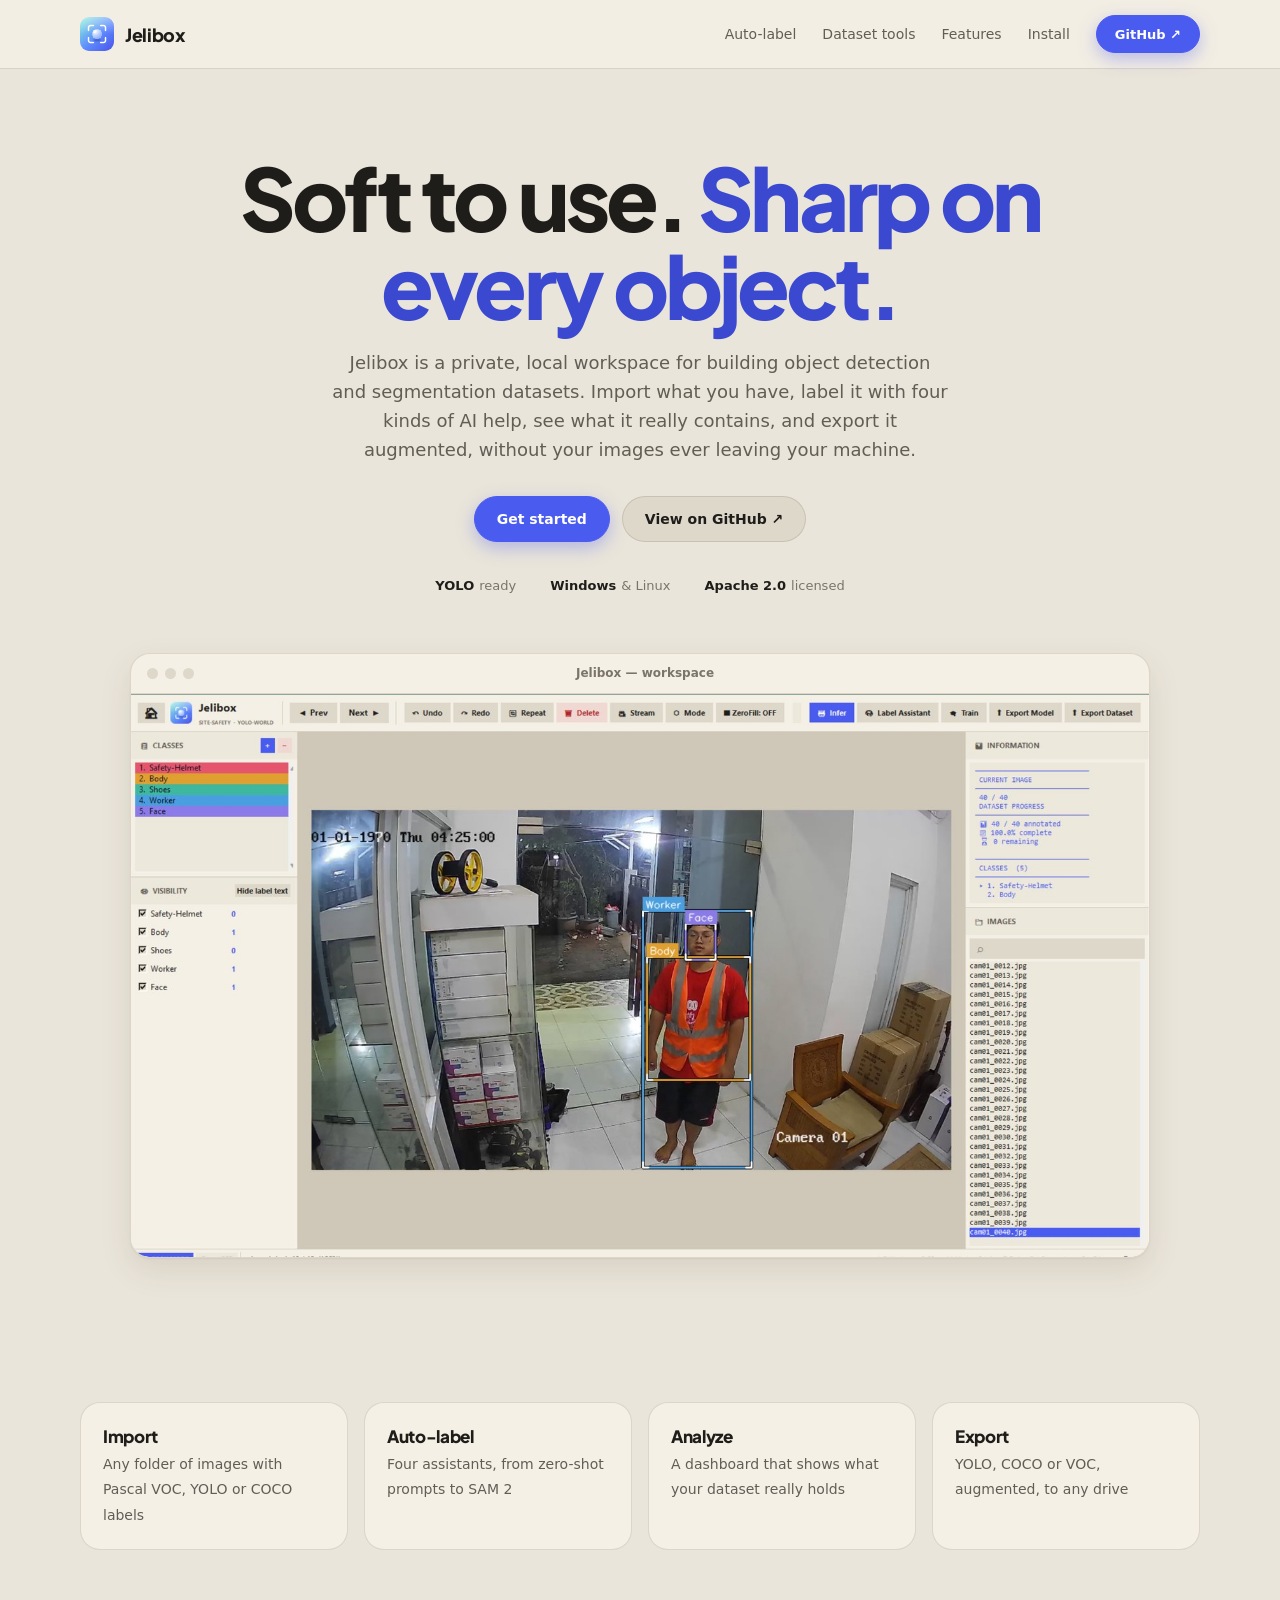
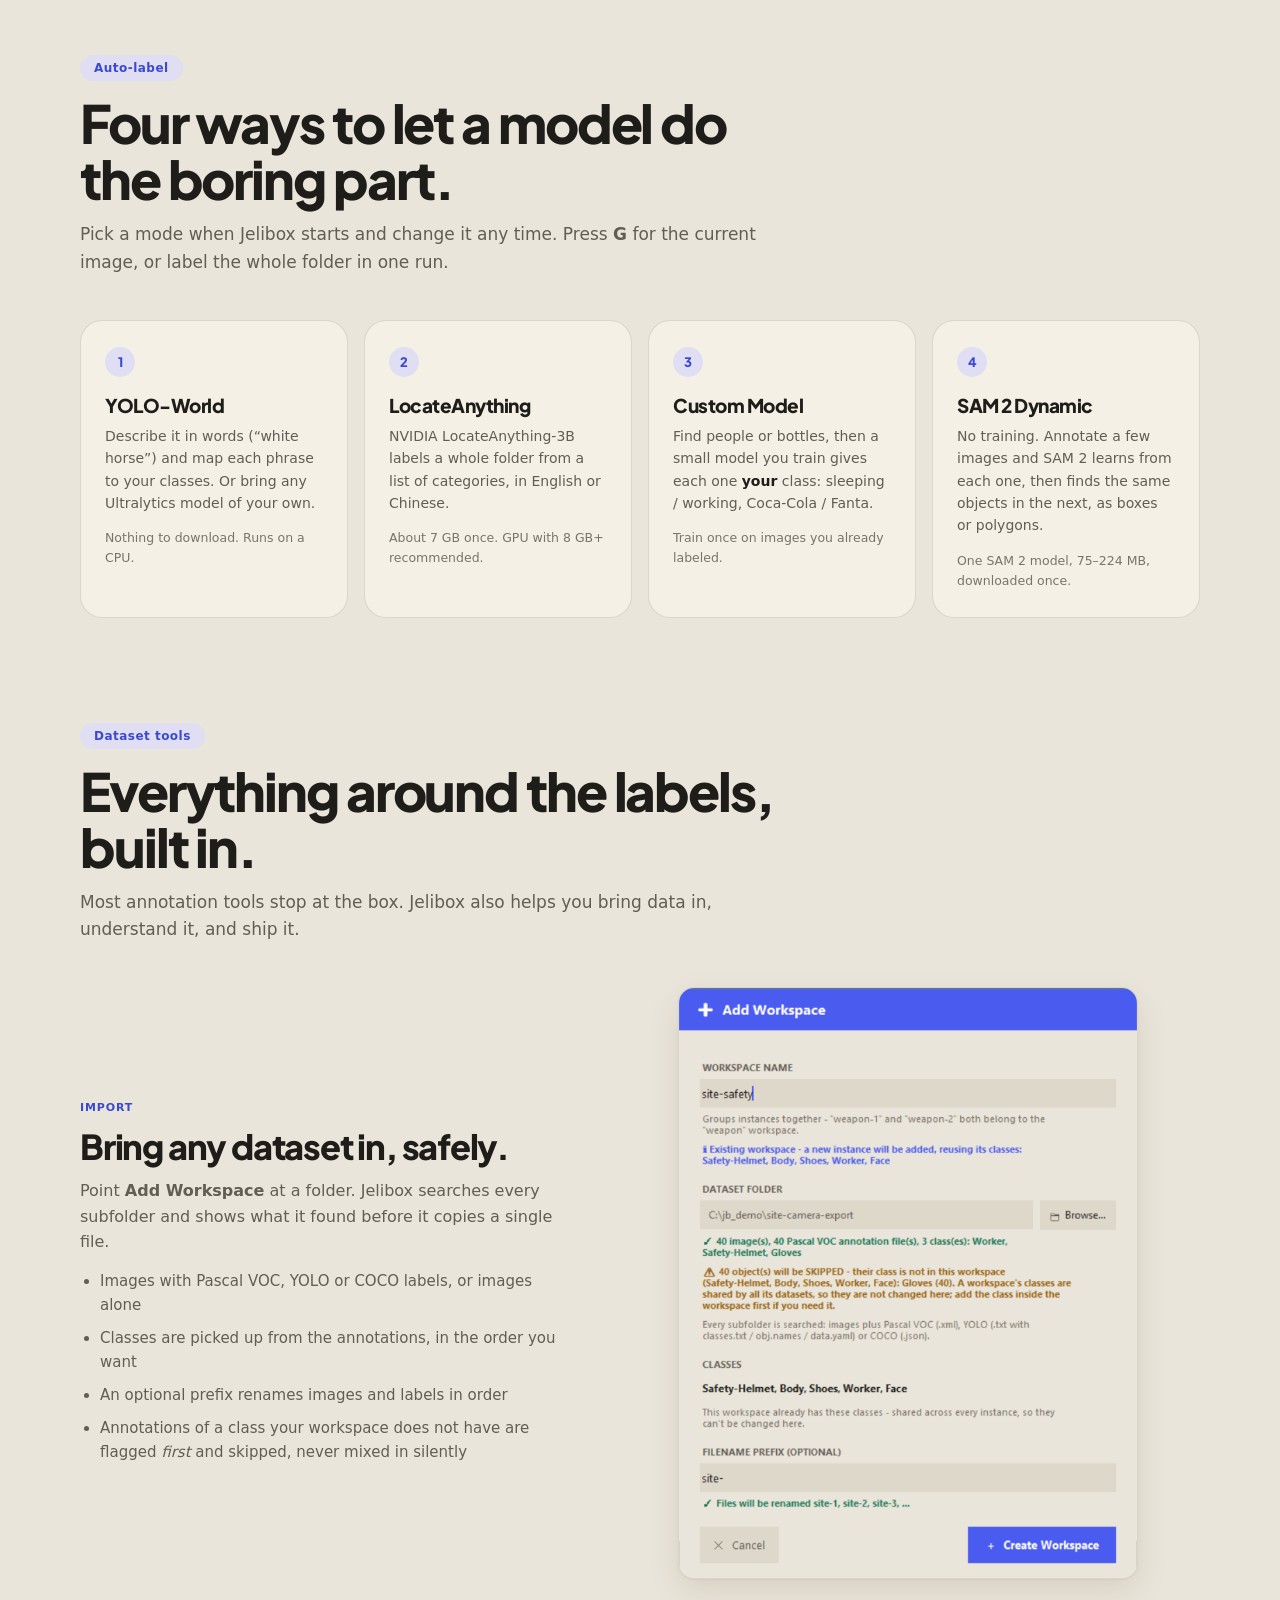
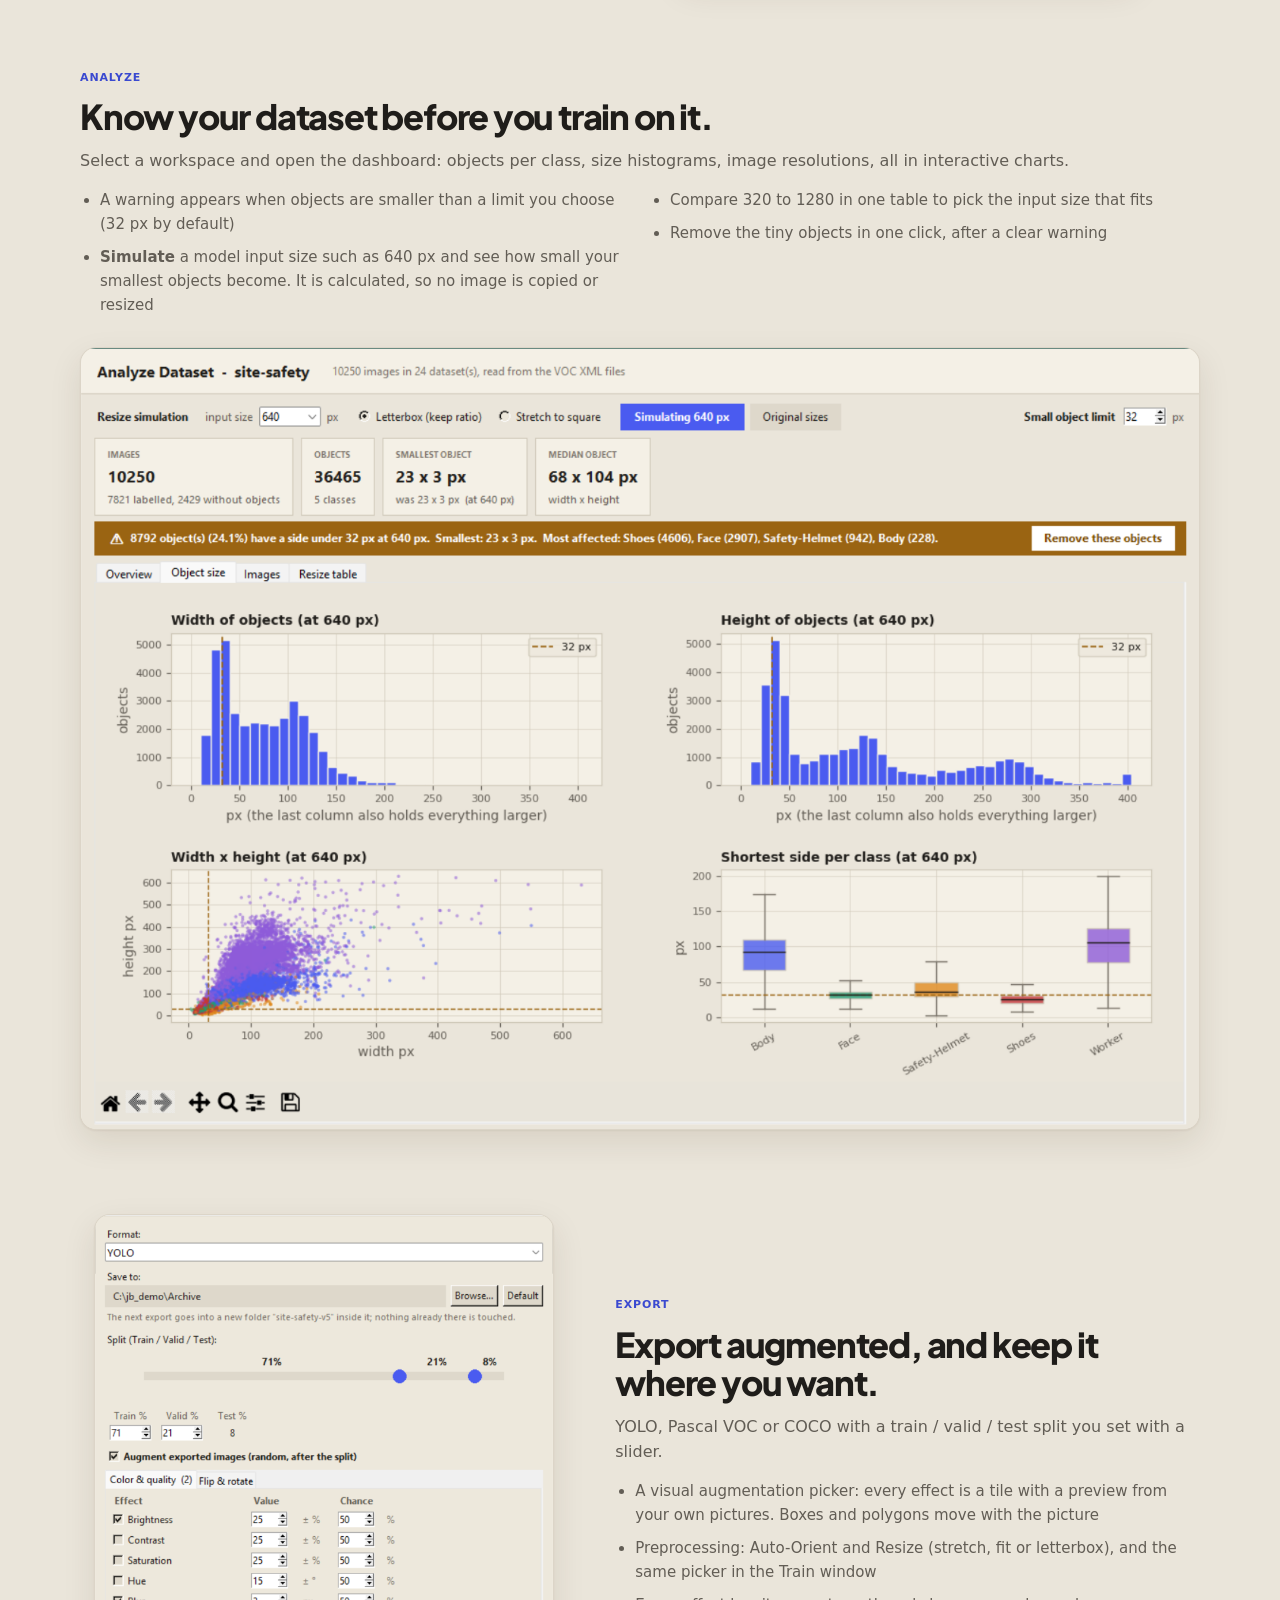
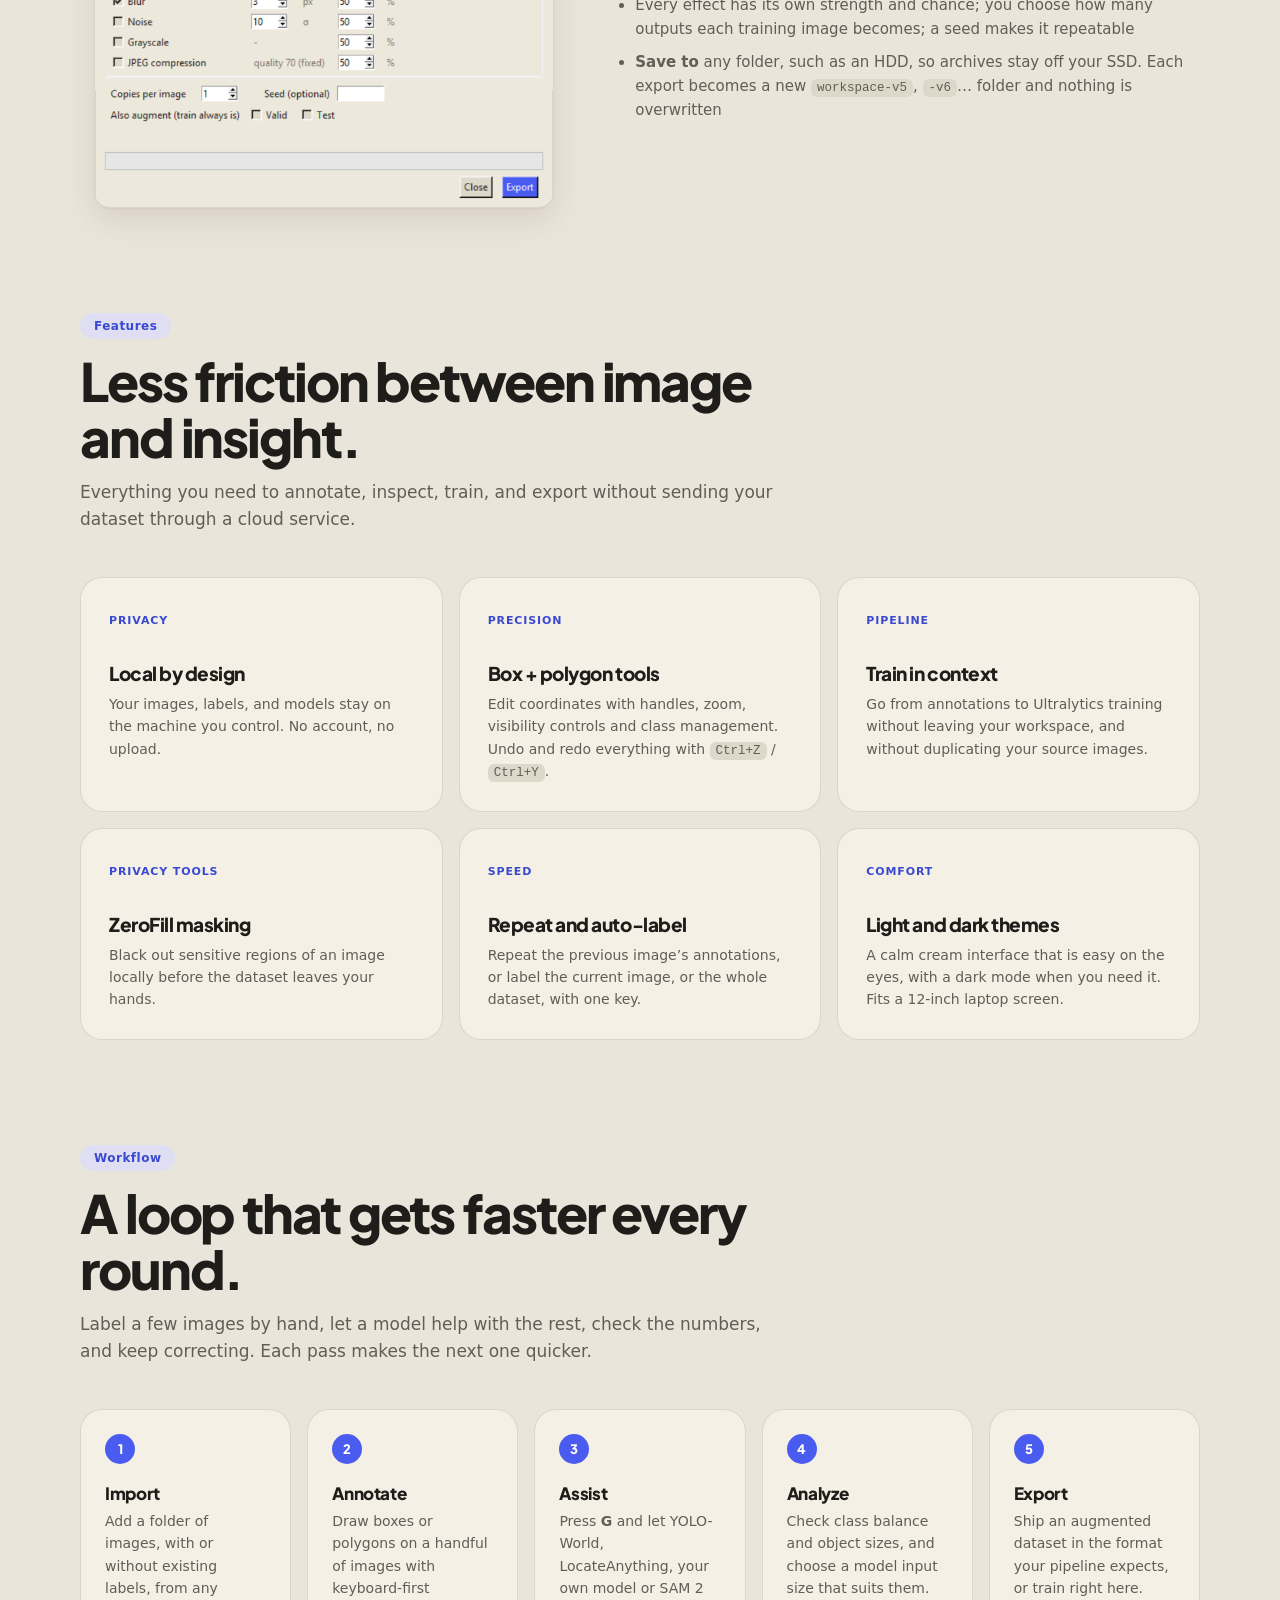
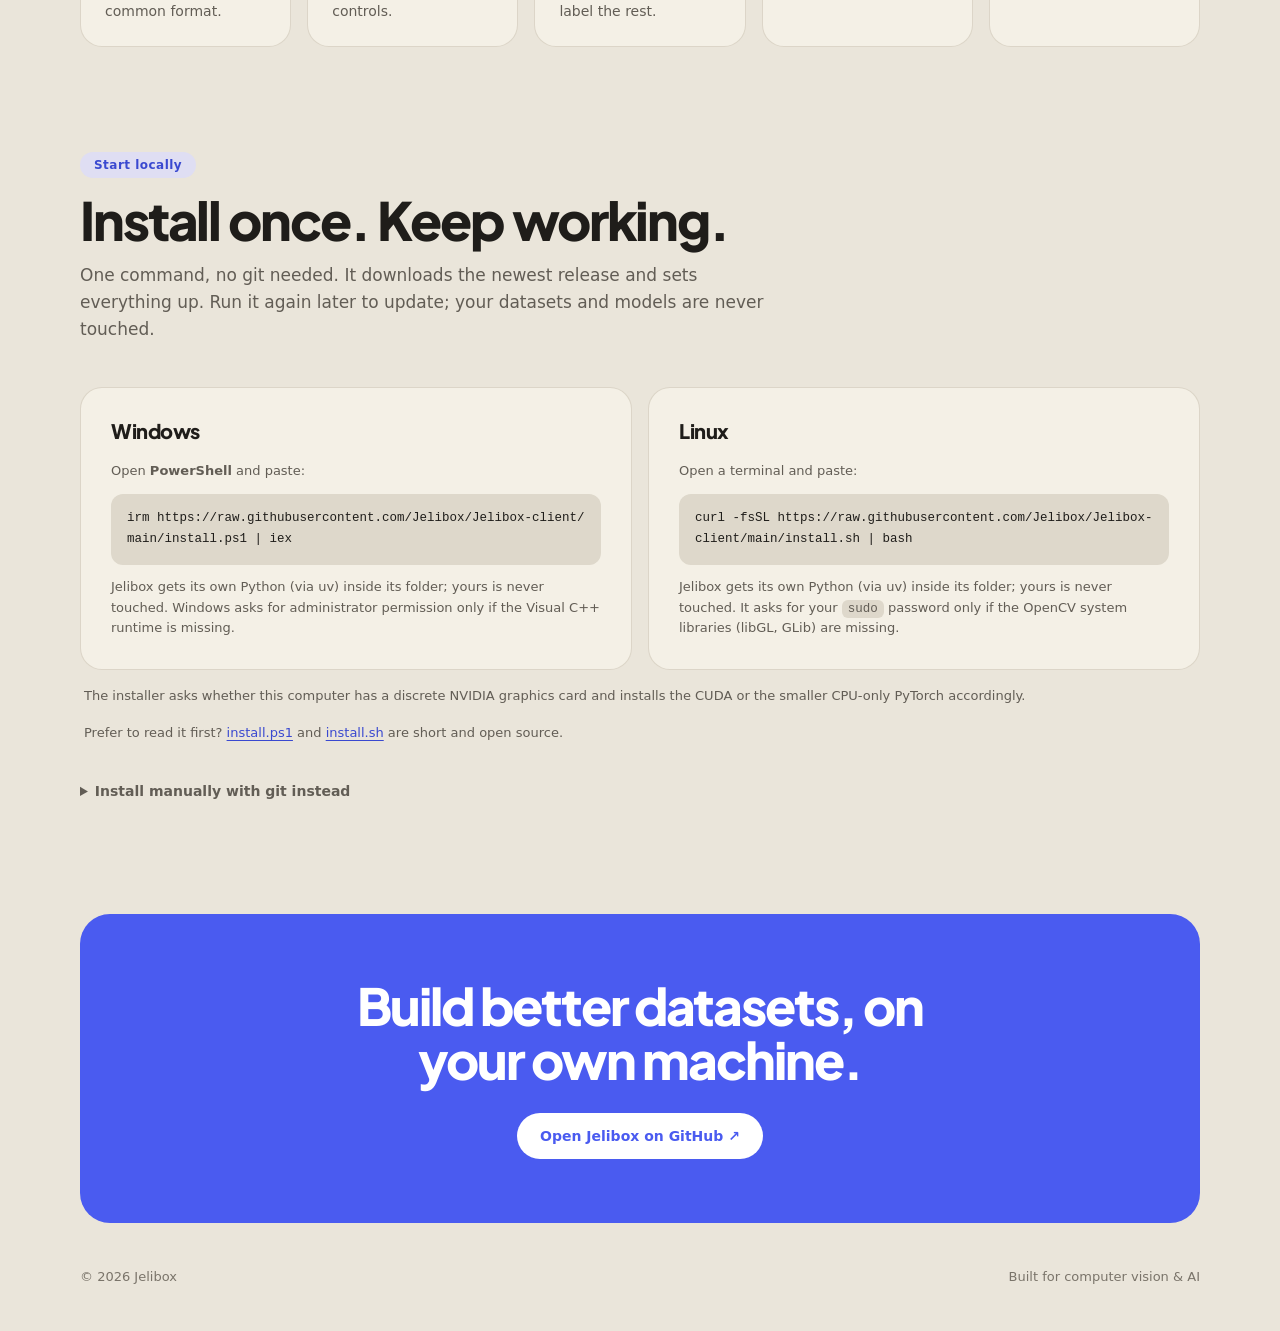
==== commit 1171c033: "Export Dataset redesign with visual augmentation picker, preprocessing, and augmentation in training" ====
--- a/index.html
+++ b/index.html
@@ -253,8 +253,9 @@
                     <h3>Export augmented, and keep it where you want.</h3>
                     <p>YOLO, Pascal VOC or COCO with a train / valid / test split you set with a slider.</p>
                     <ul>
-                        <li>Augmentation: brightness, contrast, saturation, hue, blur, noise, grayscale, JPEG, flips and rotation. Boxes and polygons move with the picture</li>
-                        <li>Every effect has its own strength and chance; originals are always kept; a seed makes it repeatable</li>
+                        <li>A visual augmentation picker: every effect is a tile with a preview from your own pictures. Boxes and polygons move with the picture</li>
+                        <li>Preprocessing: Auto-Orient and Resize (stretch, fit or letterbox), and the same picker in the Train window</li>
+                        <li>Every effect has its own strength and chance; you choose how many outputs each training image becomes; a seed makes it repeatable</li>
                         <li><b>Save to</b> any folder, such as an HDD, so archives stay off your SSD. Each export becomes a new <code>workspace-v5</code>, <code>-v6</code>&hellip; folder and nothing is overwritten</li>
                     </ul>
                 </div>
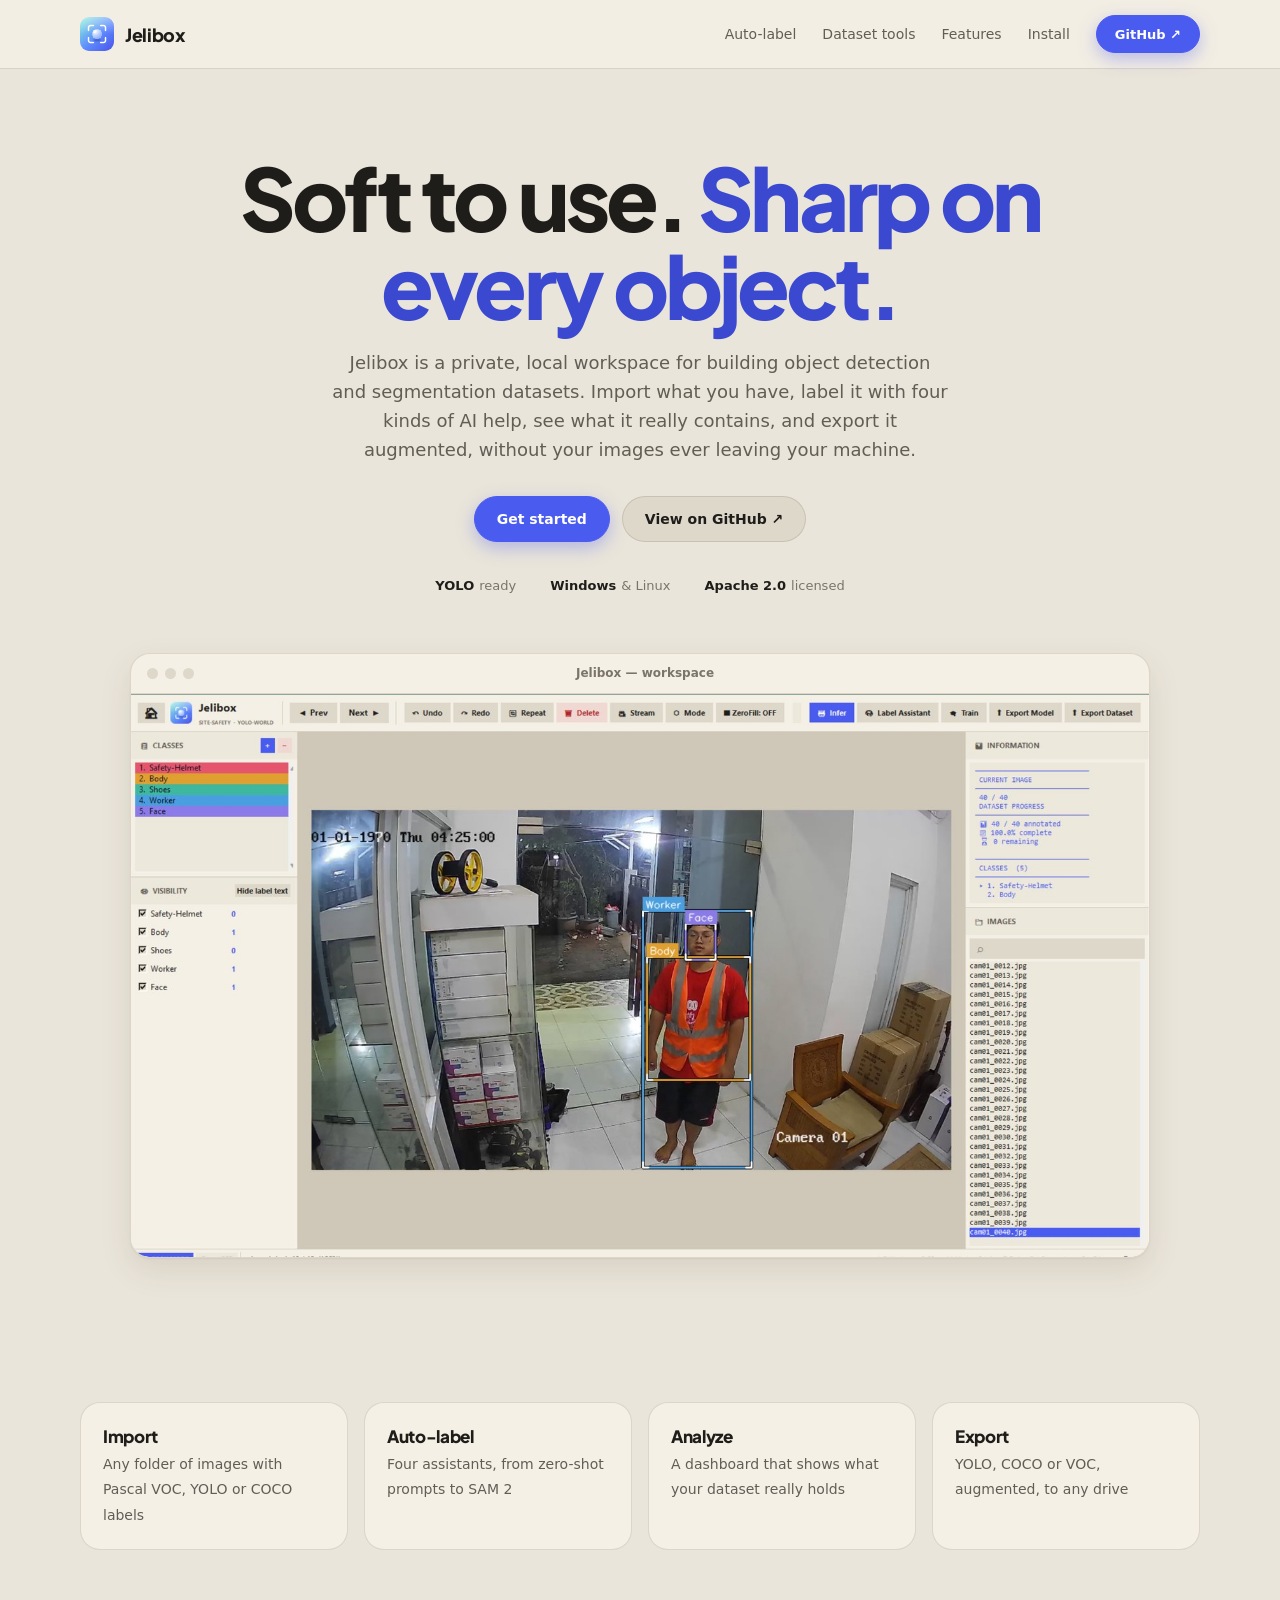
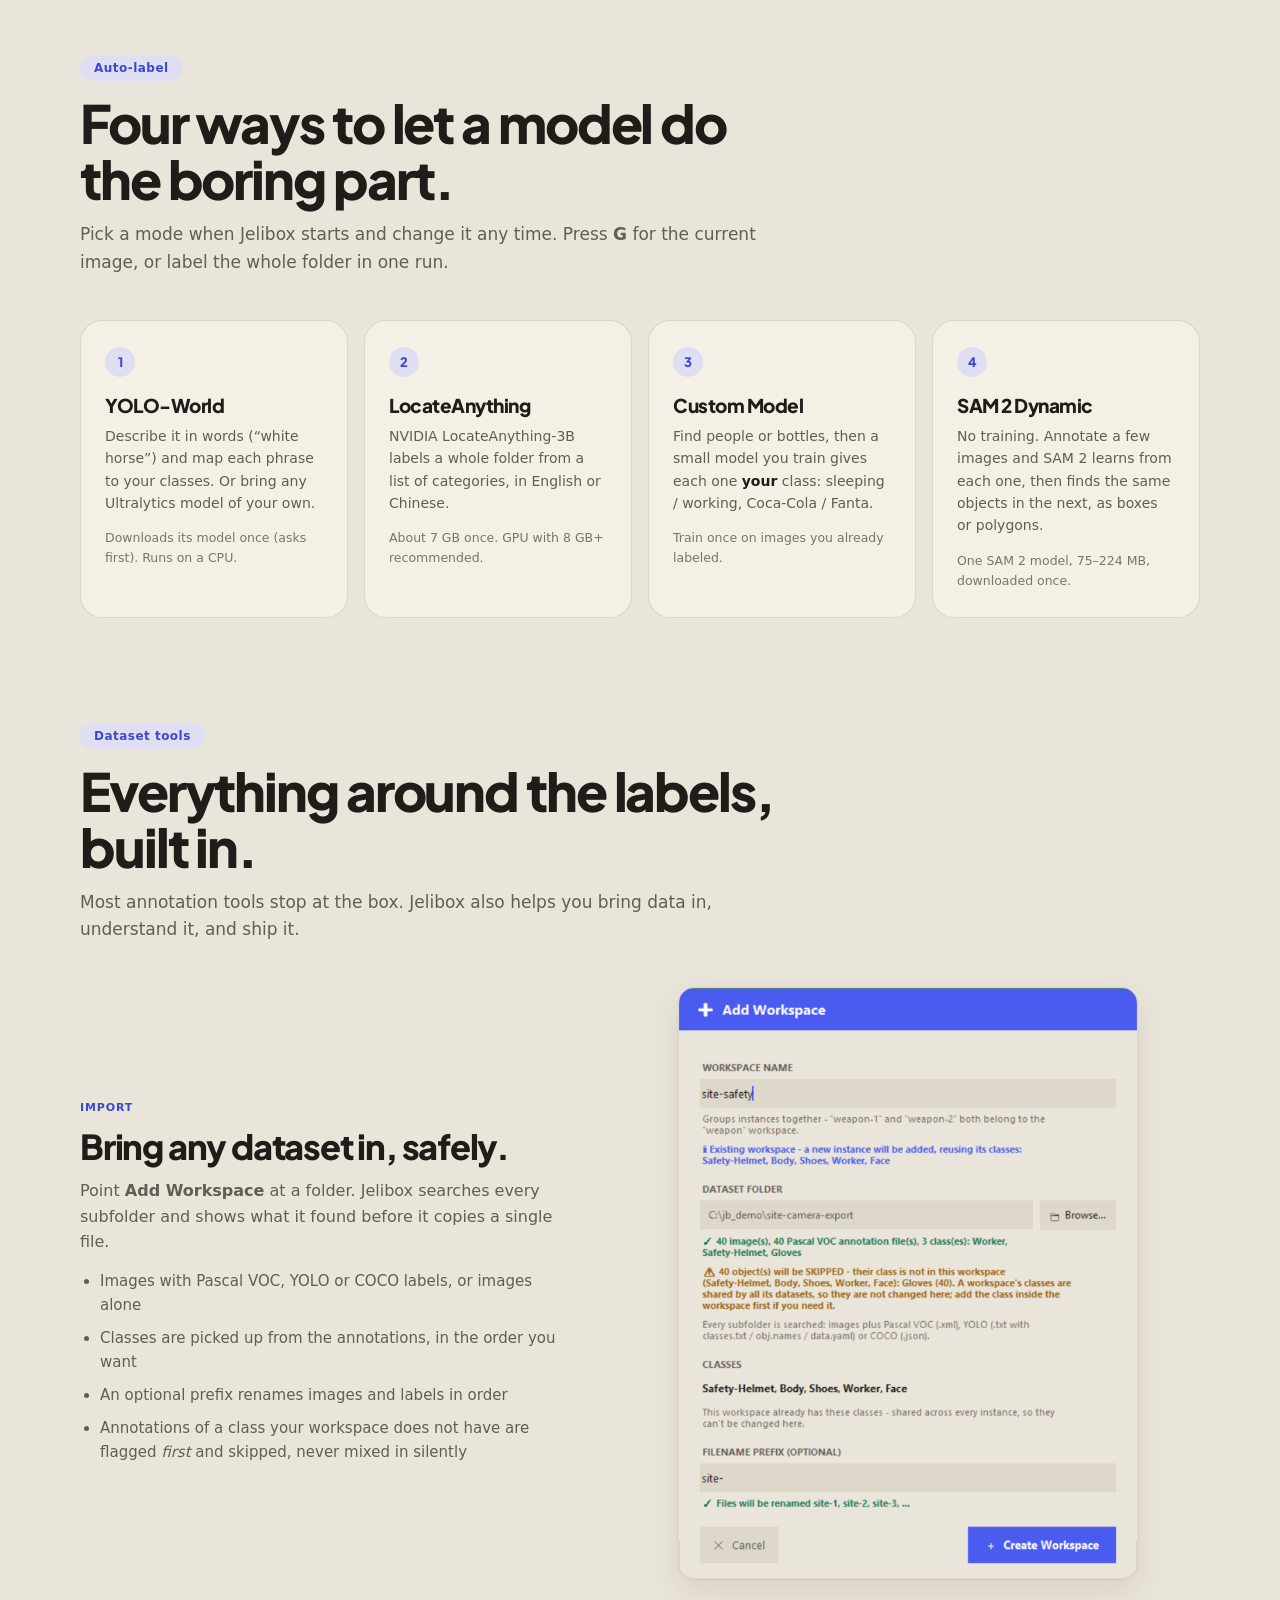
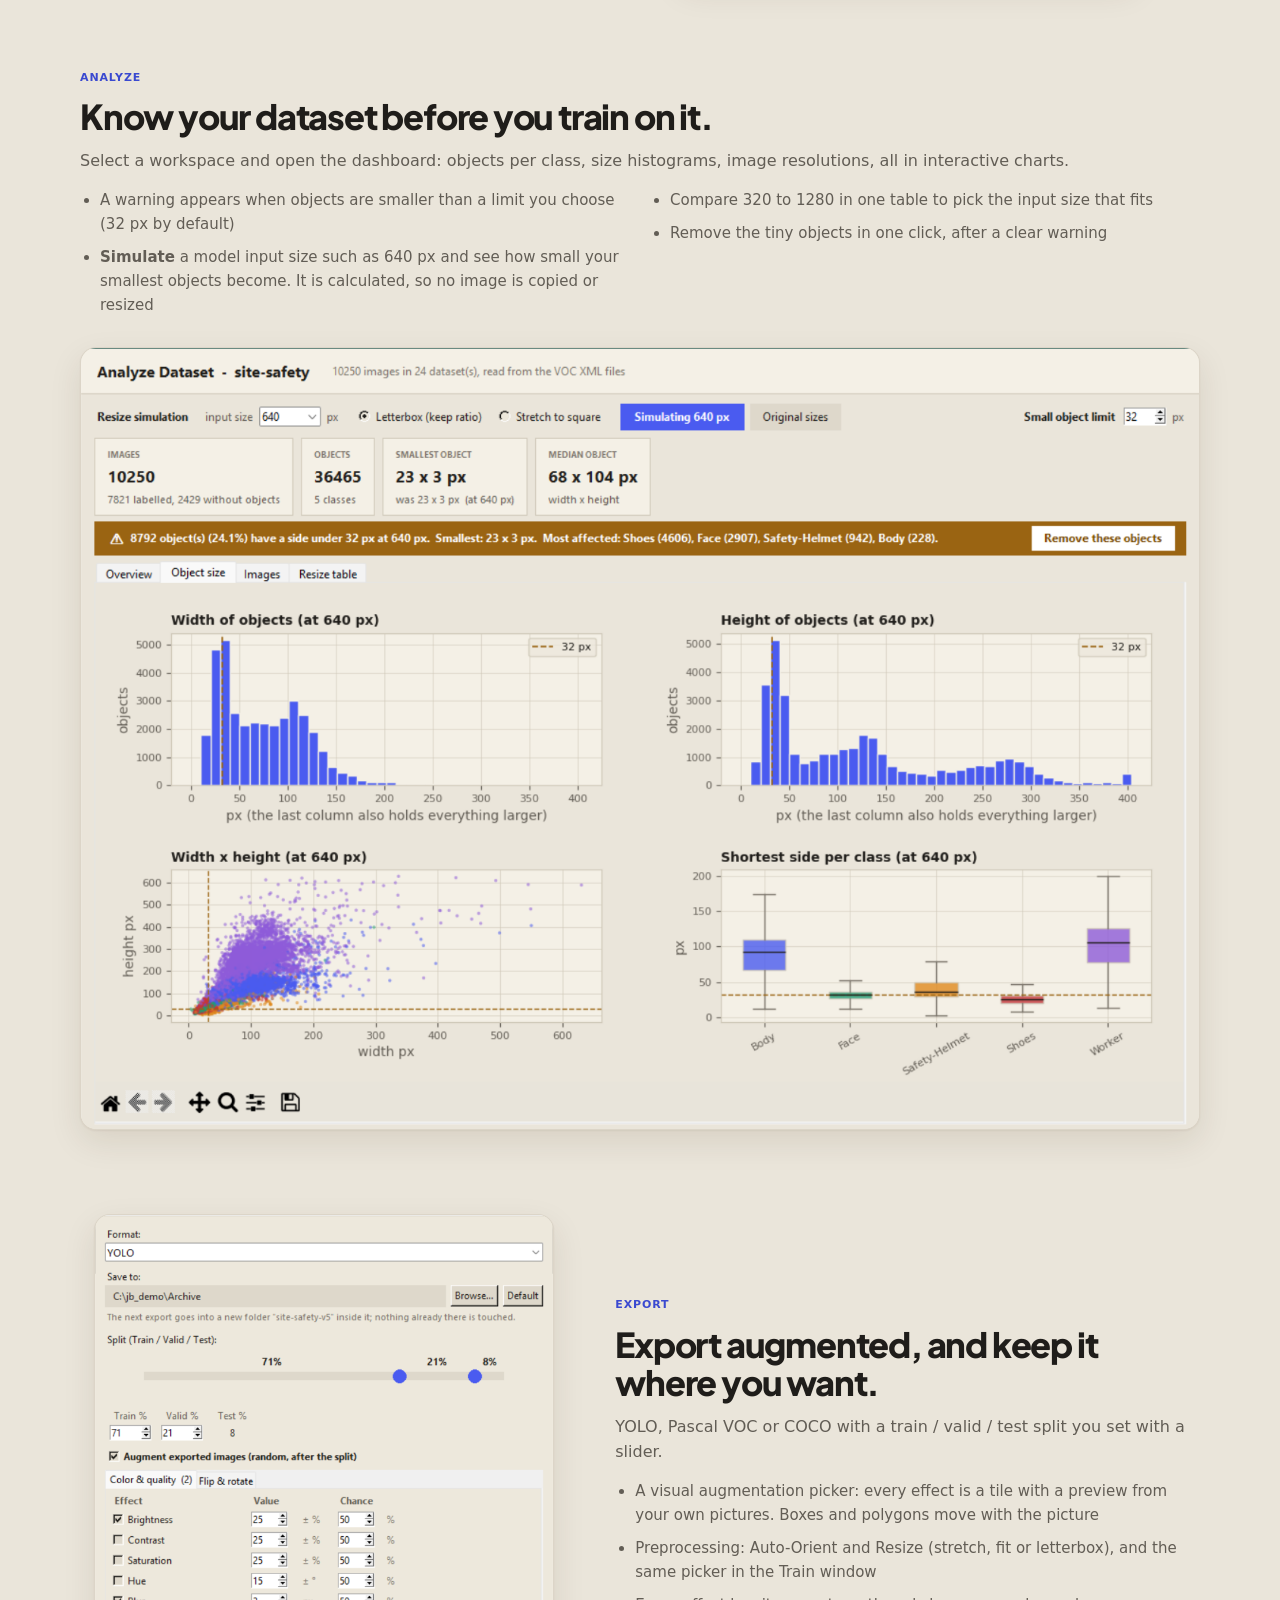
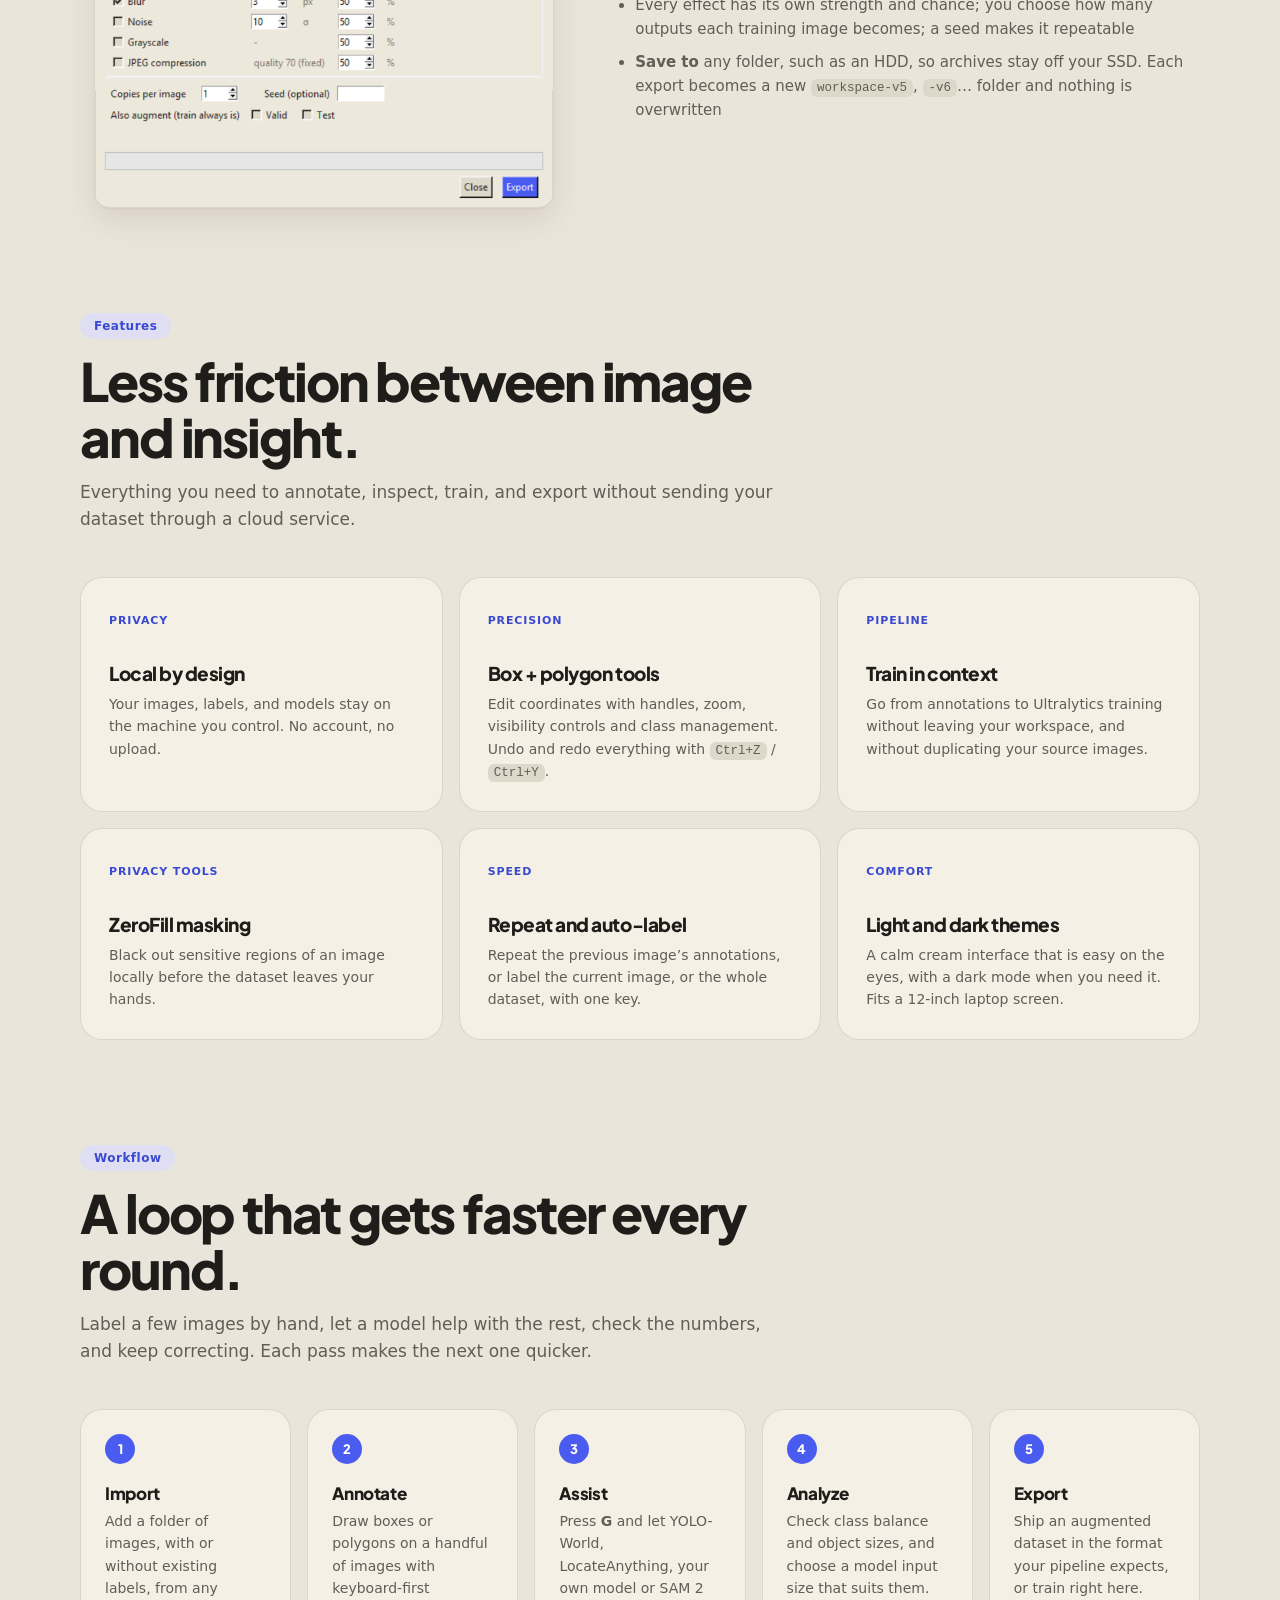
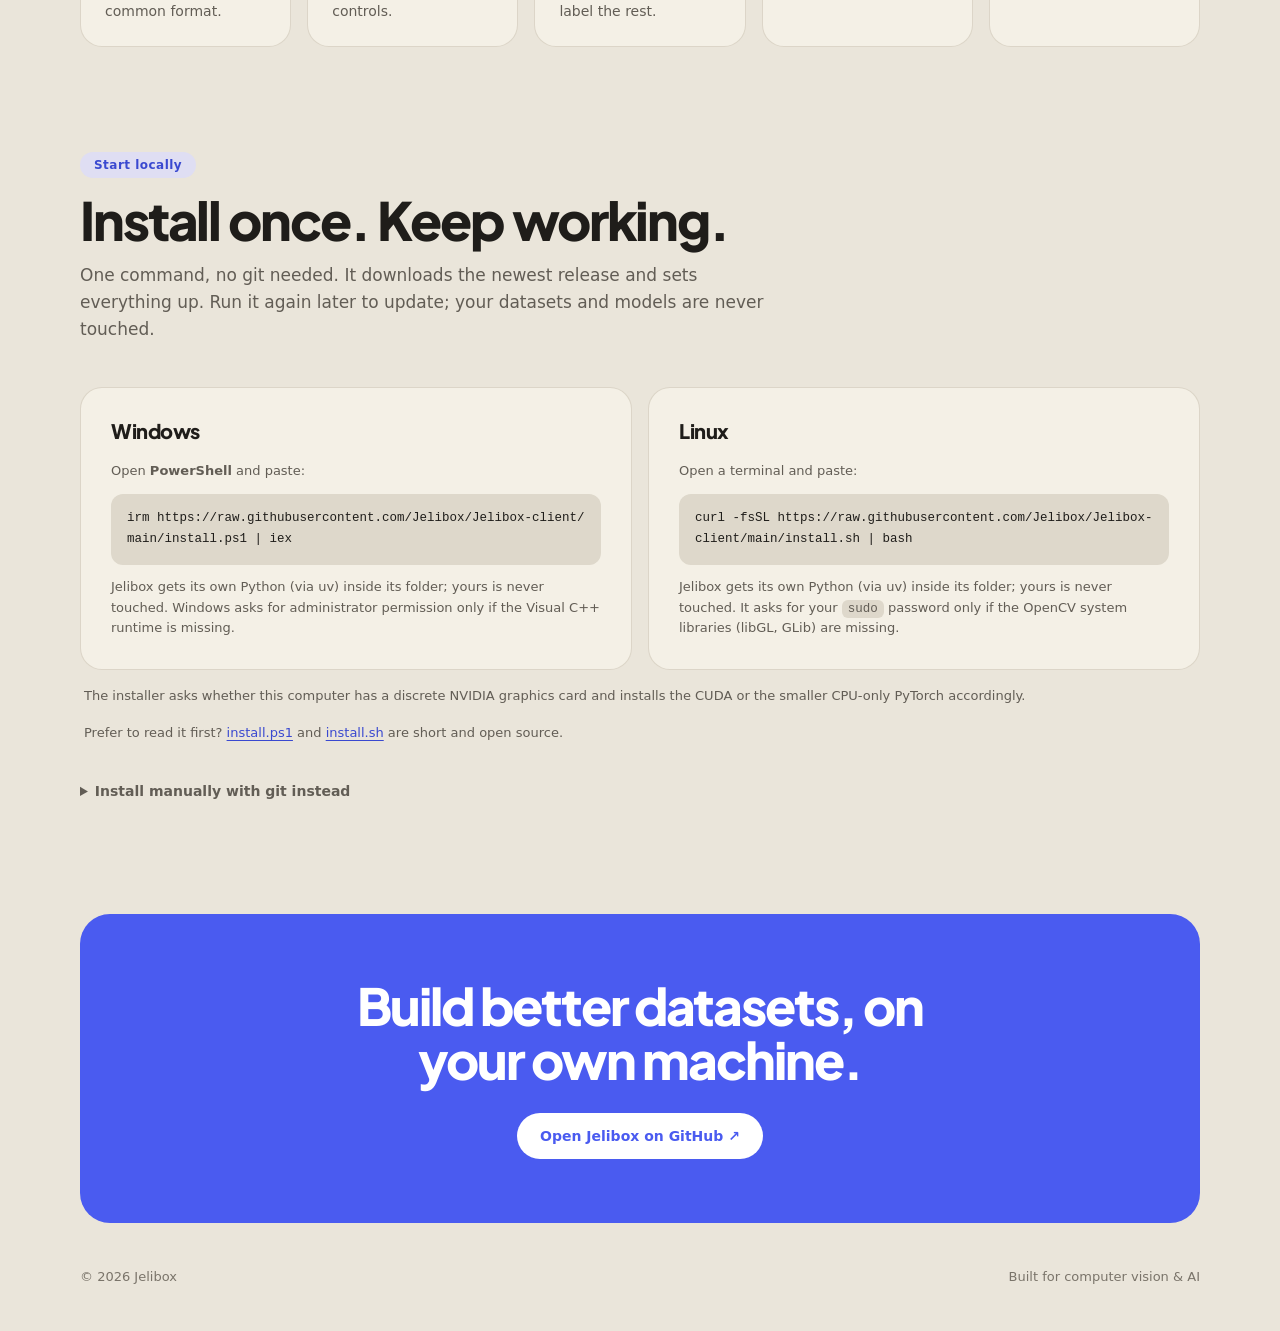
==== commit 89e07de8: "Show the progress window when YOLO-World and base models download Co-Authored-By: Claude Sonnet 5.5 " ====
--- a/index.html
+++ b/index.html
@@ -207,7 +207,7 @@
         <section class="section shell" id="modes">
             <div class="section-head"><span class="eyebrow">Auto-label</span><h2>Four ways to let a model do the boring part.</h2><p class="section-lead">Pick a mode when Jelibox starts and change it any time. Press <b>G</b> for the current image, or label the whole folder in one run.</p></div>
             <div class="mode-grid">
-                <article class="mode"><span class="mode-num">1</span><h3>YOLO-World</h3><p>Describe it in words (&ldquo;white horse&rdquo;) and map each phrase to your classes. Or bring any Ultralytics model of your own.</p><p class="need">Nothing to download. Runs on a CPU.</p></article>
+                <article class="mode"><span class="mode-num">1</span><h3>YOLO-World</h3><p>Describe it in words (&ldquo;white horse&rdquo;) and map each phrase to your classes. Or bring any Ultralytics model of your own.</p><p class="need">Downloads its model once (asks first). Runs on a CPU.</p></article>
                 <article class="mode"><span class="mode-num">2</span><h3>LocateAnything</h3><p>NVIDIA LocateAnything-3B labels a whole folder from a list of categories, in English or Chinese.</p><p class="need">About 7 GB once. GPU with 8 GB+ recommended.</p></article>
                 <article class="mode"><span class="mode-num">3</span><h3>Custom Model</h3><p>Find people or bottles, then a small model you train gives each one <em>your</em> class: sleeping / working, Coca-Cola / Fanta.</p><p class="need">Train once on images you already labeled.</p></article>
                 <article class="mode"><span class="mode-num">4</span><h3>SAM 2 Dynamic</h3><p>No training. Annotate a few images and SAM 2 learns from each one, then finds the same objects in the next, as boxes or polygons.</p><p class="need">One SAM 2 model, 75&ndash;224 MB, downloaded once.</p></article>
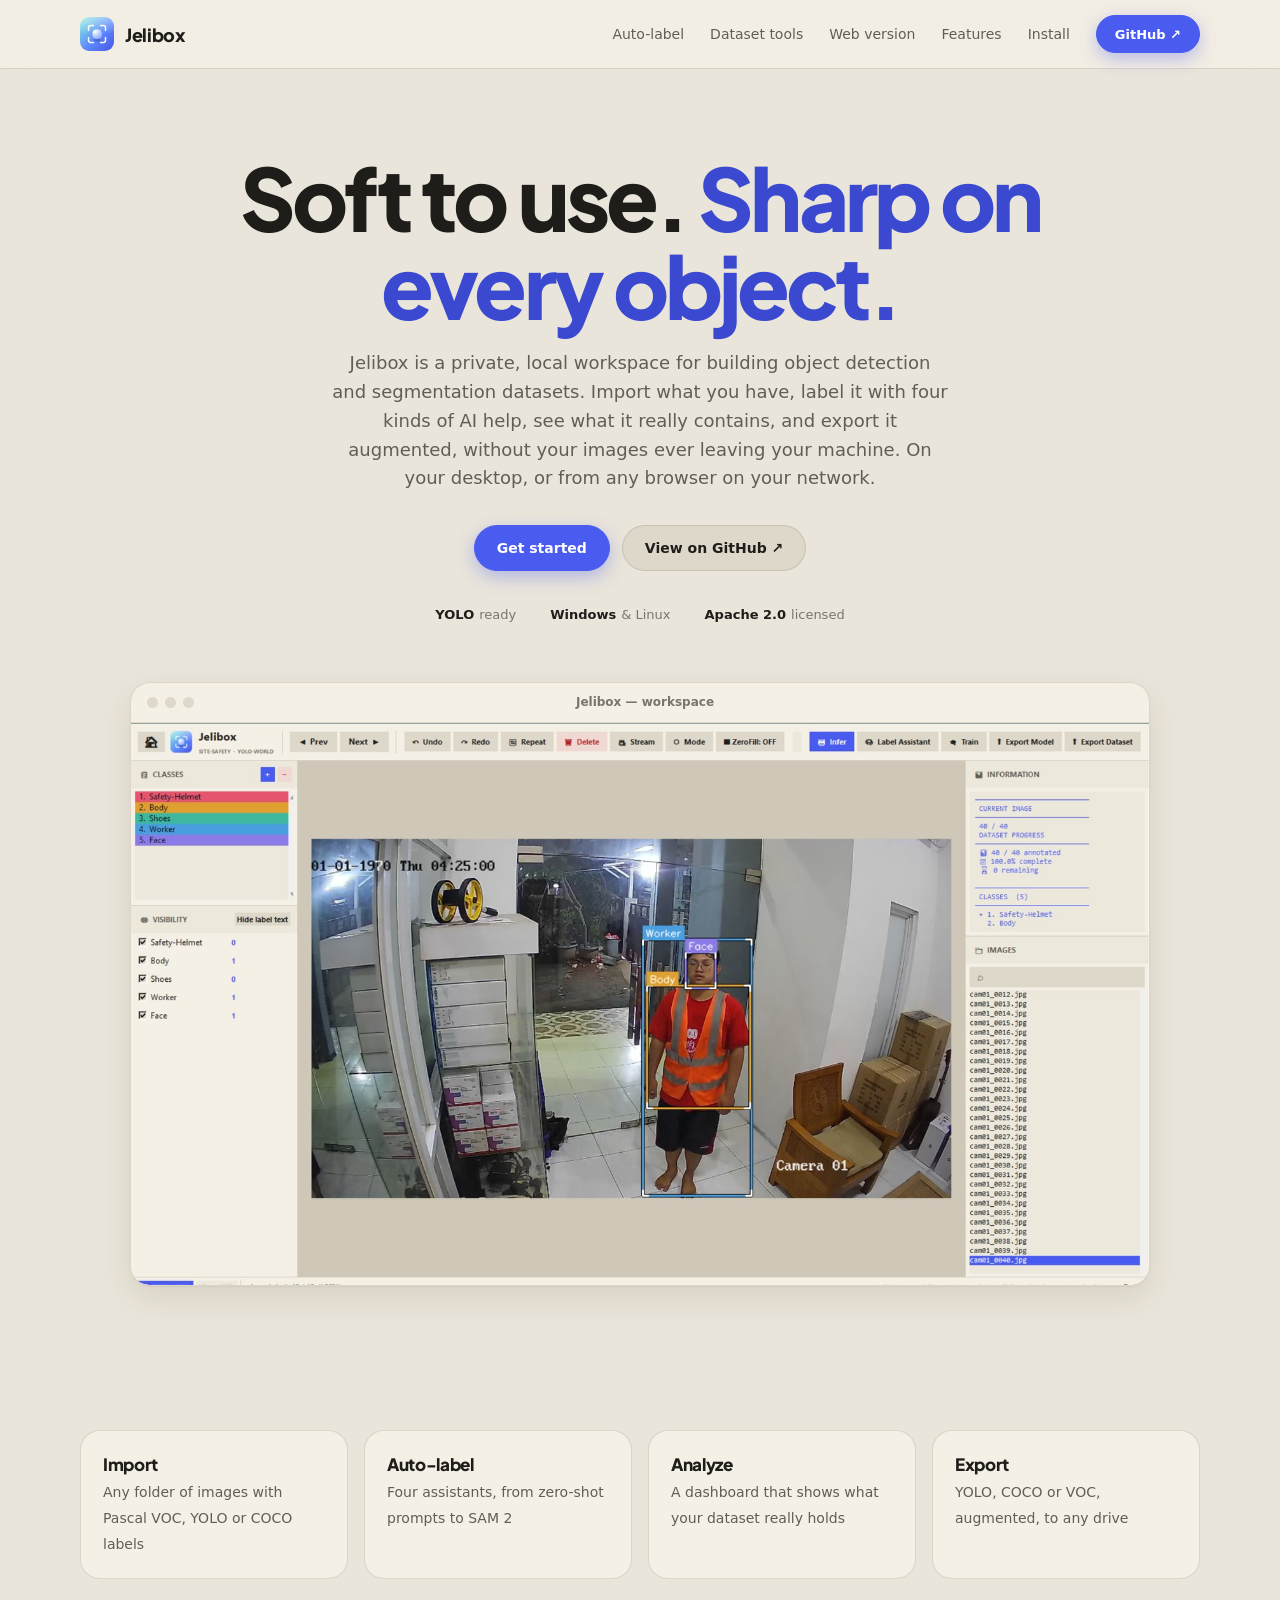
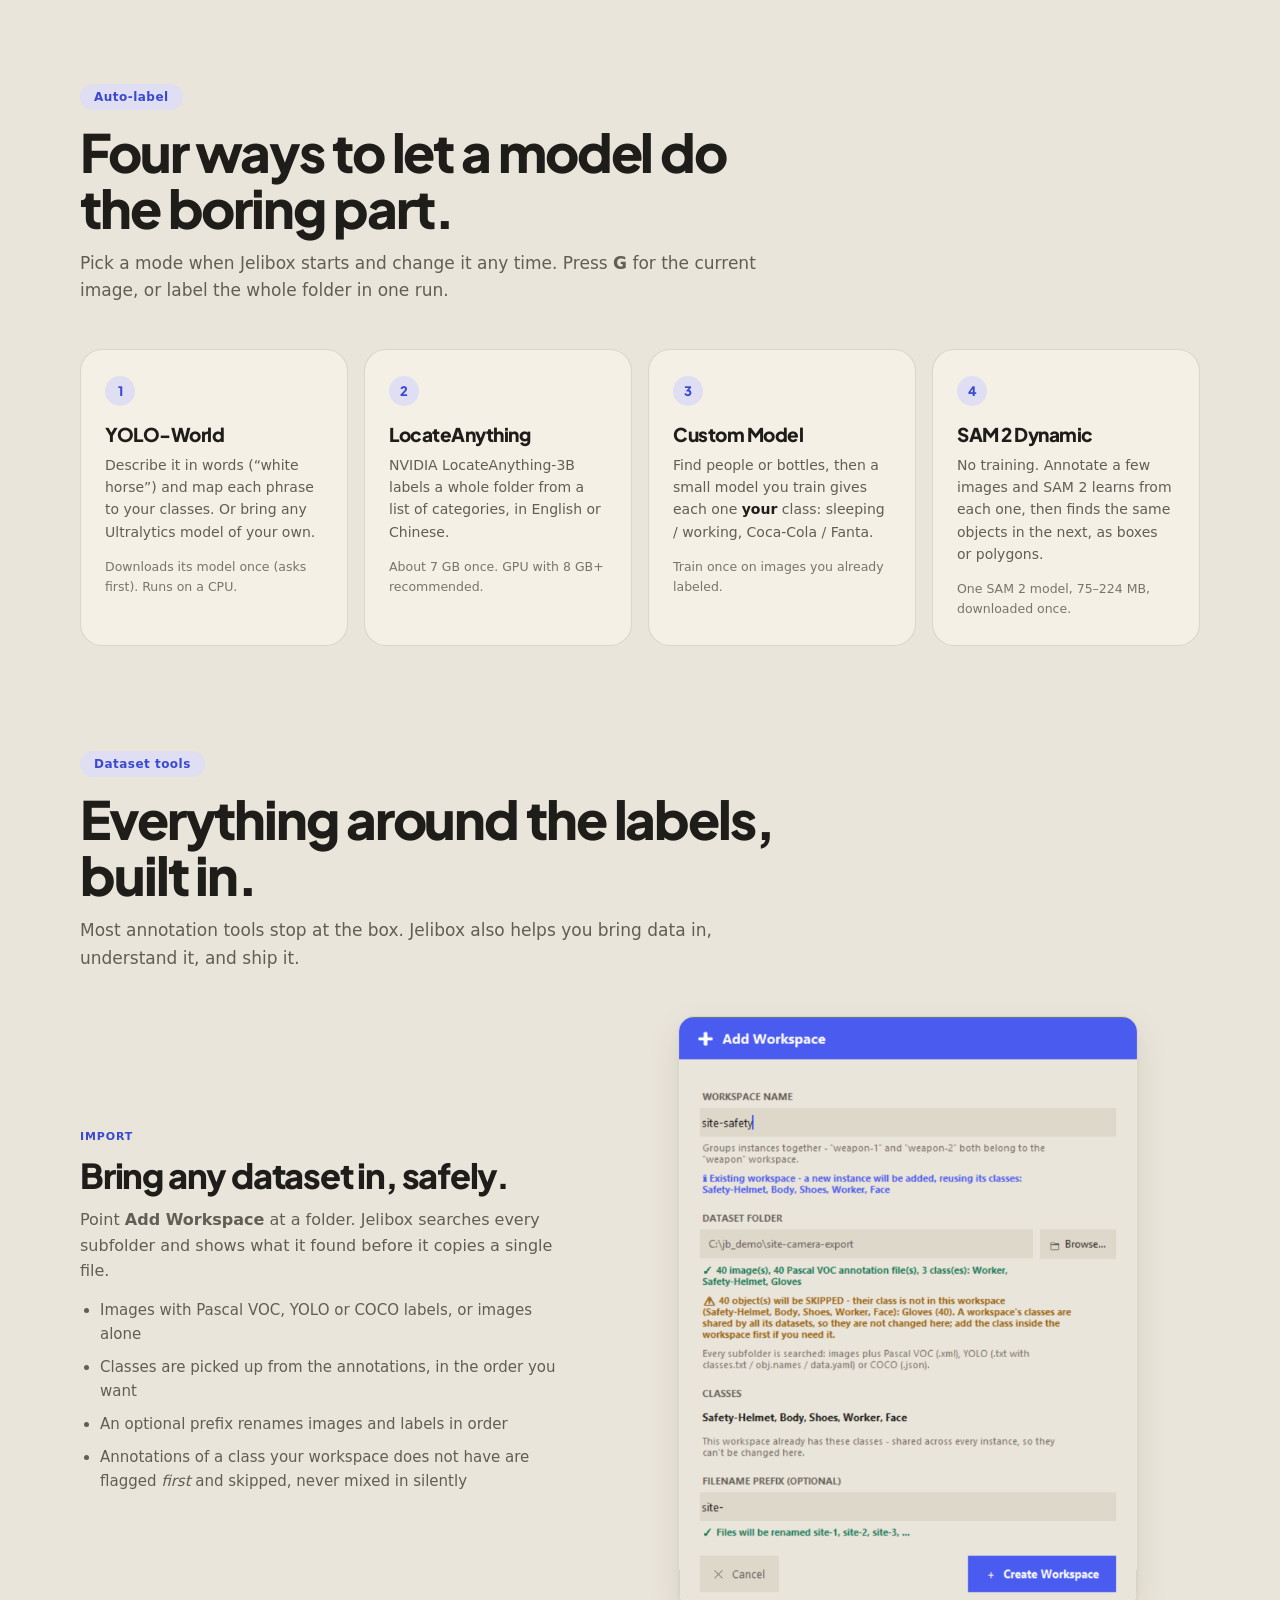
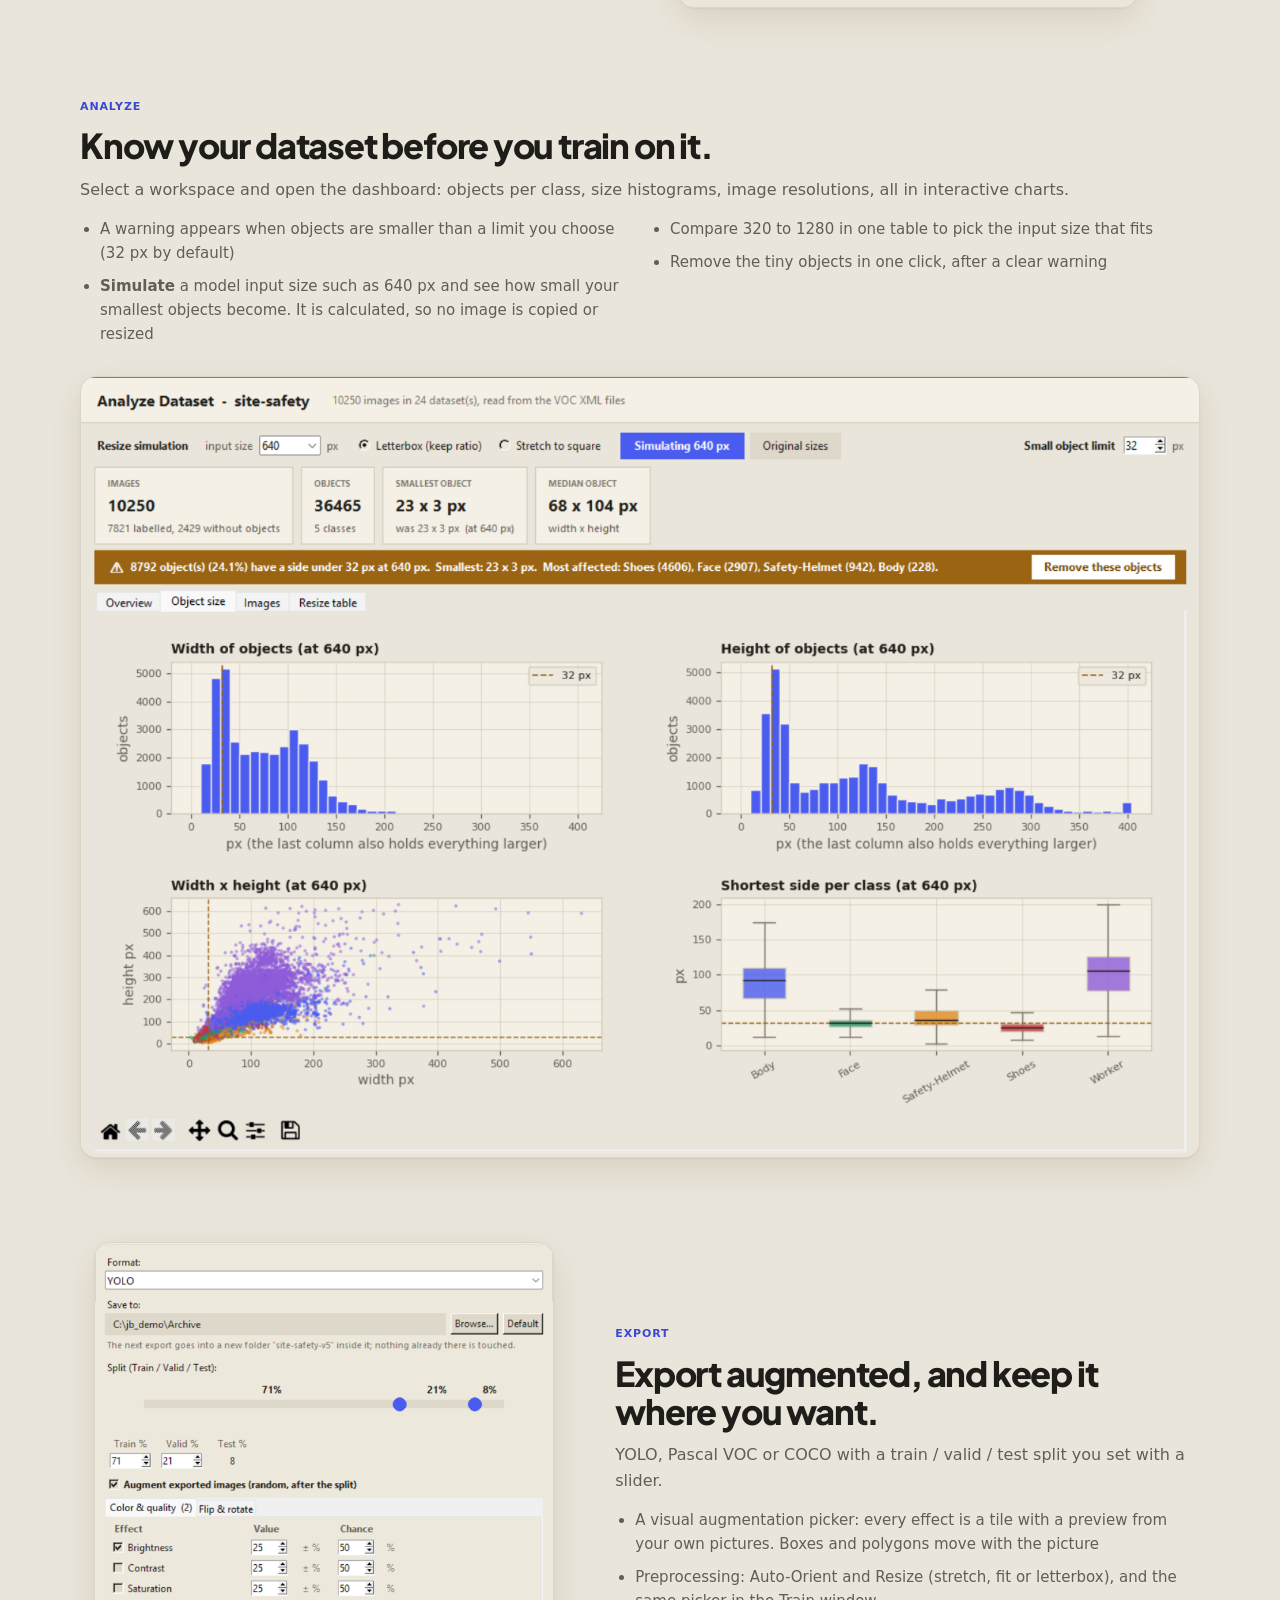
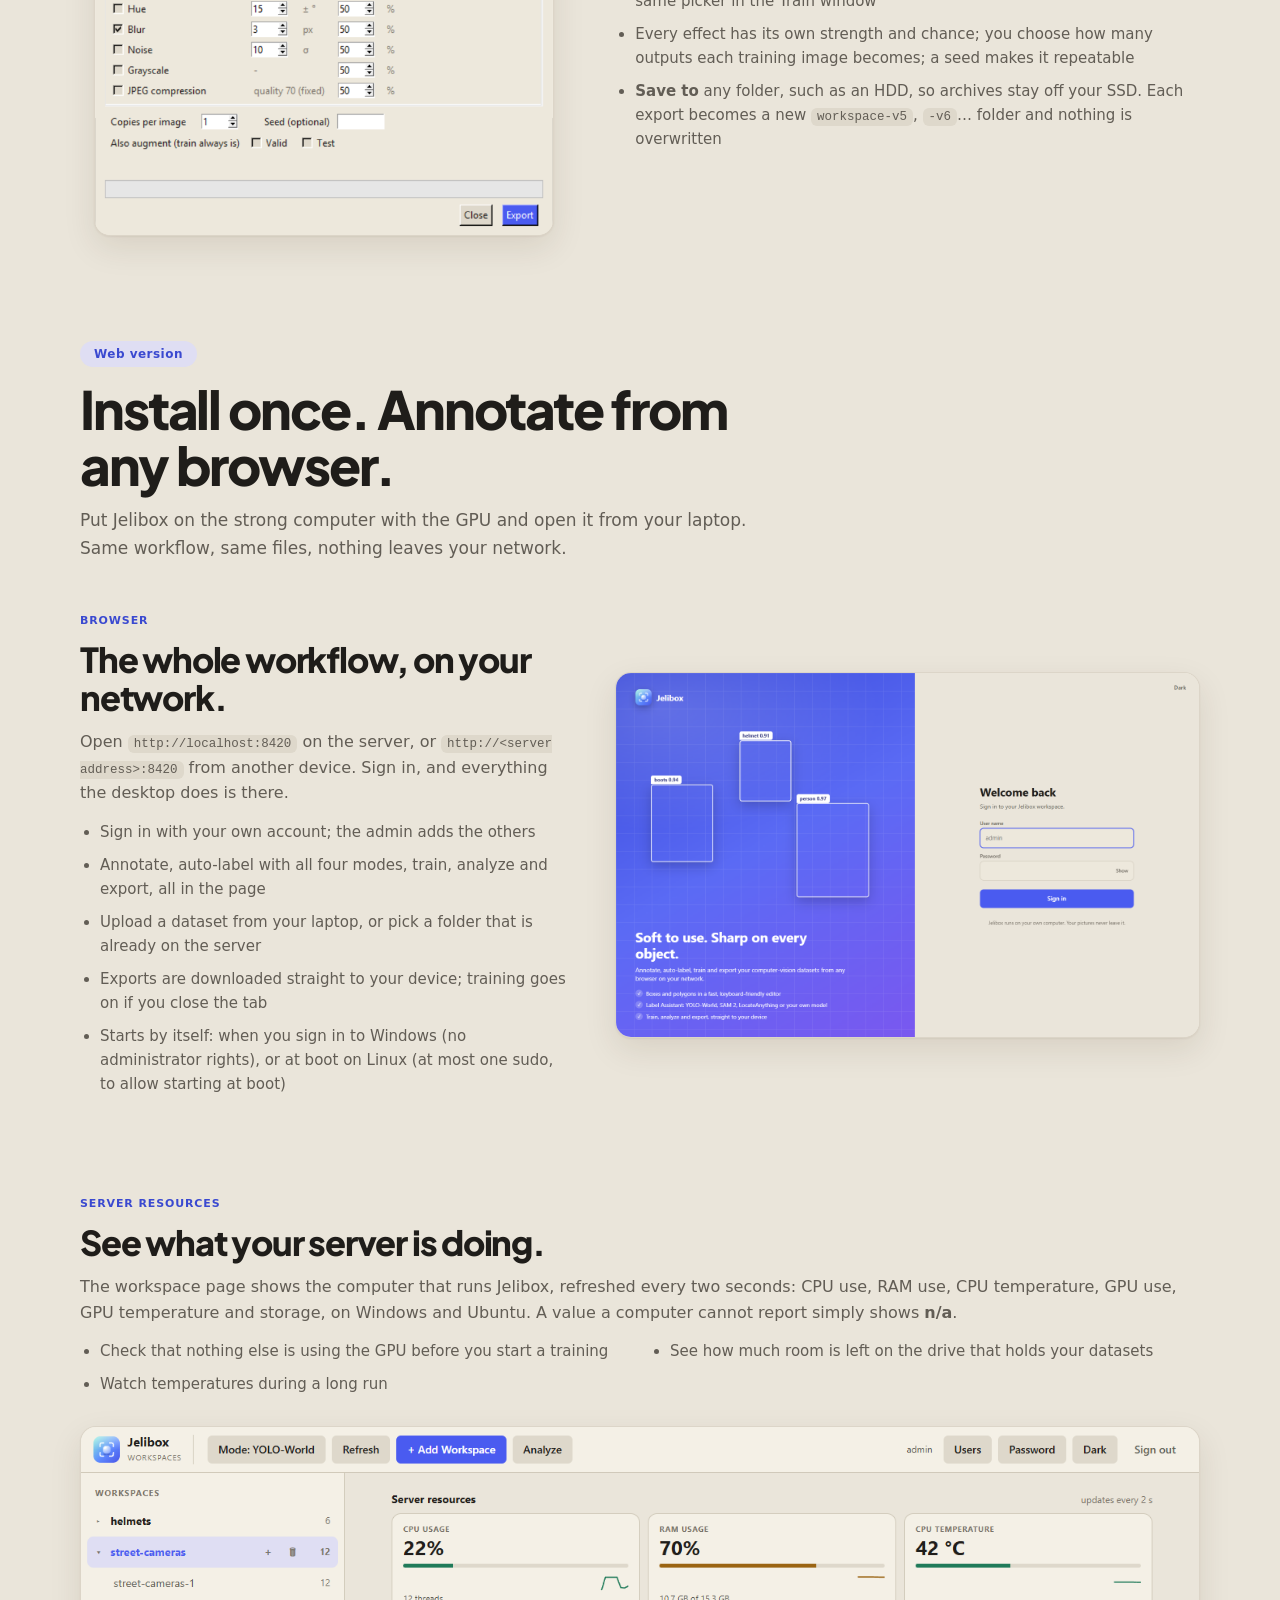
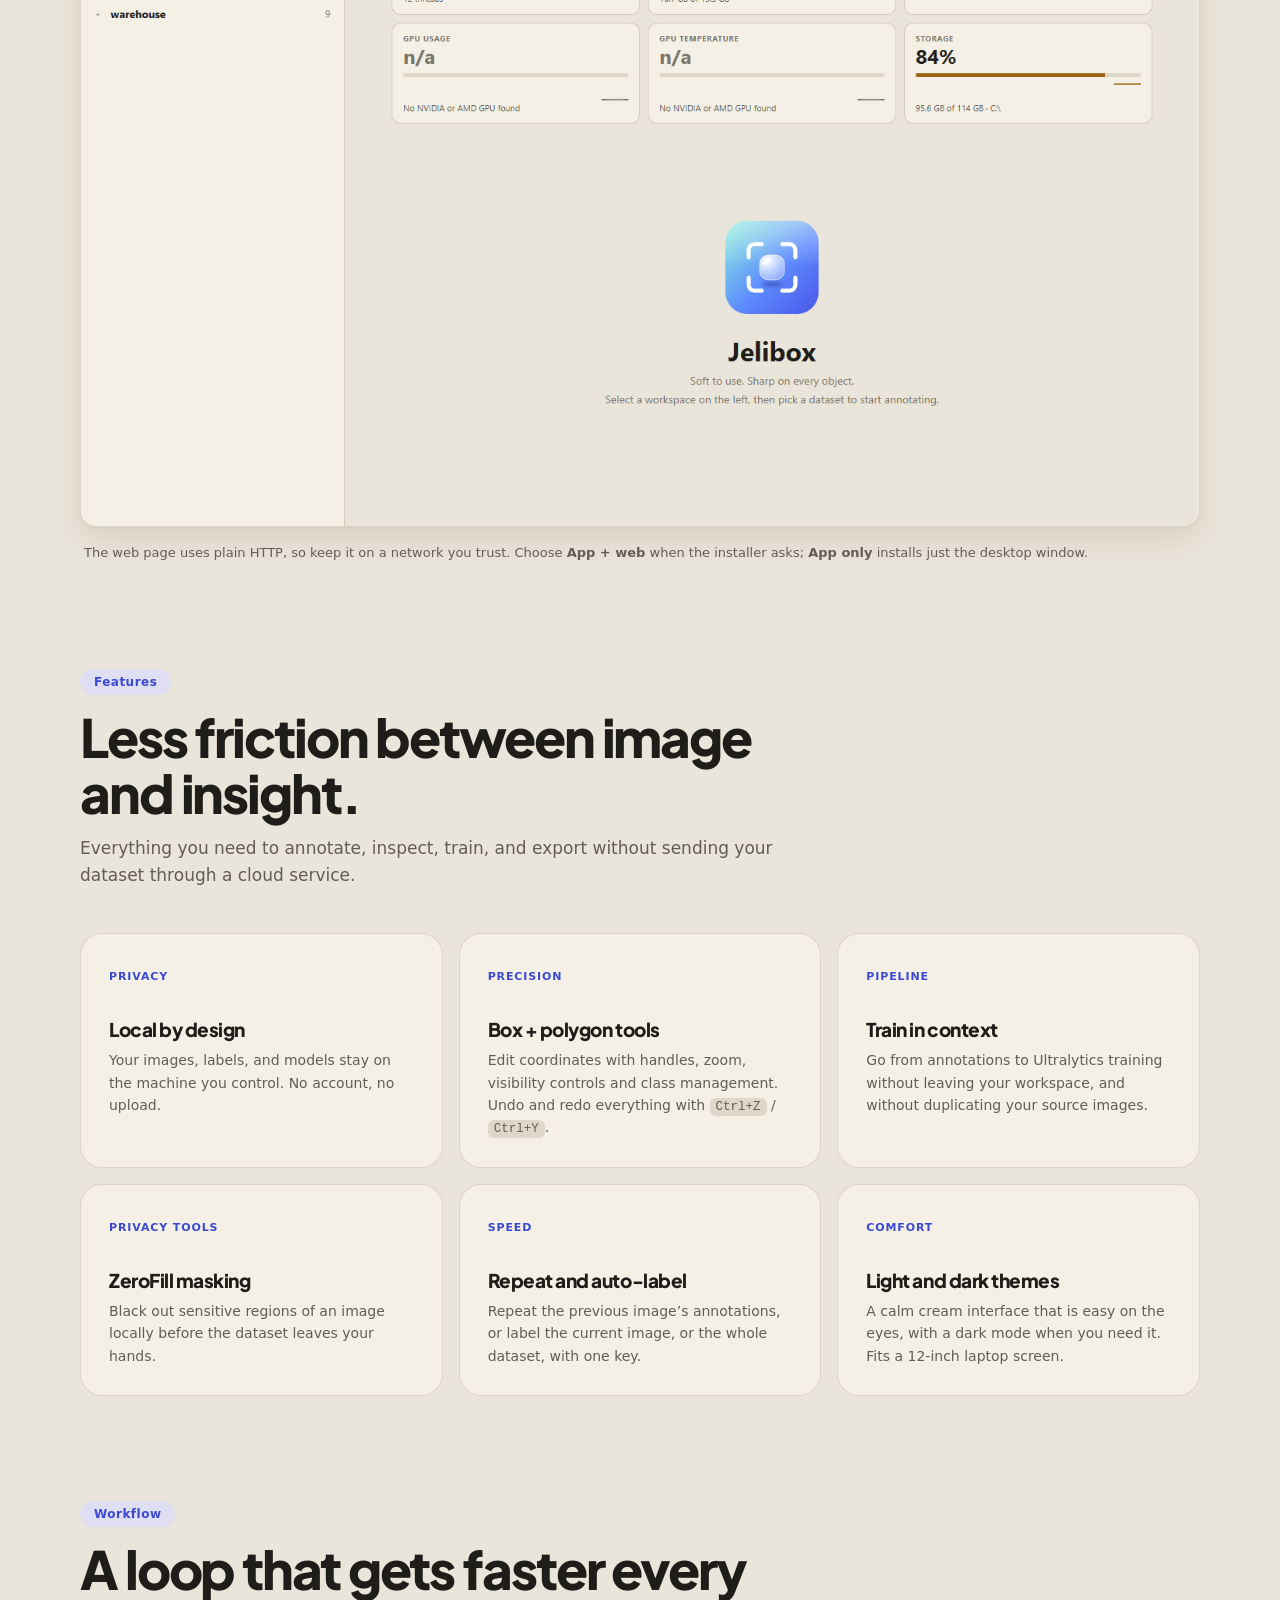
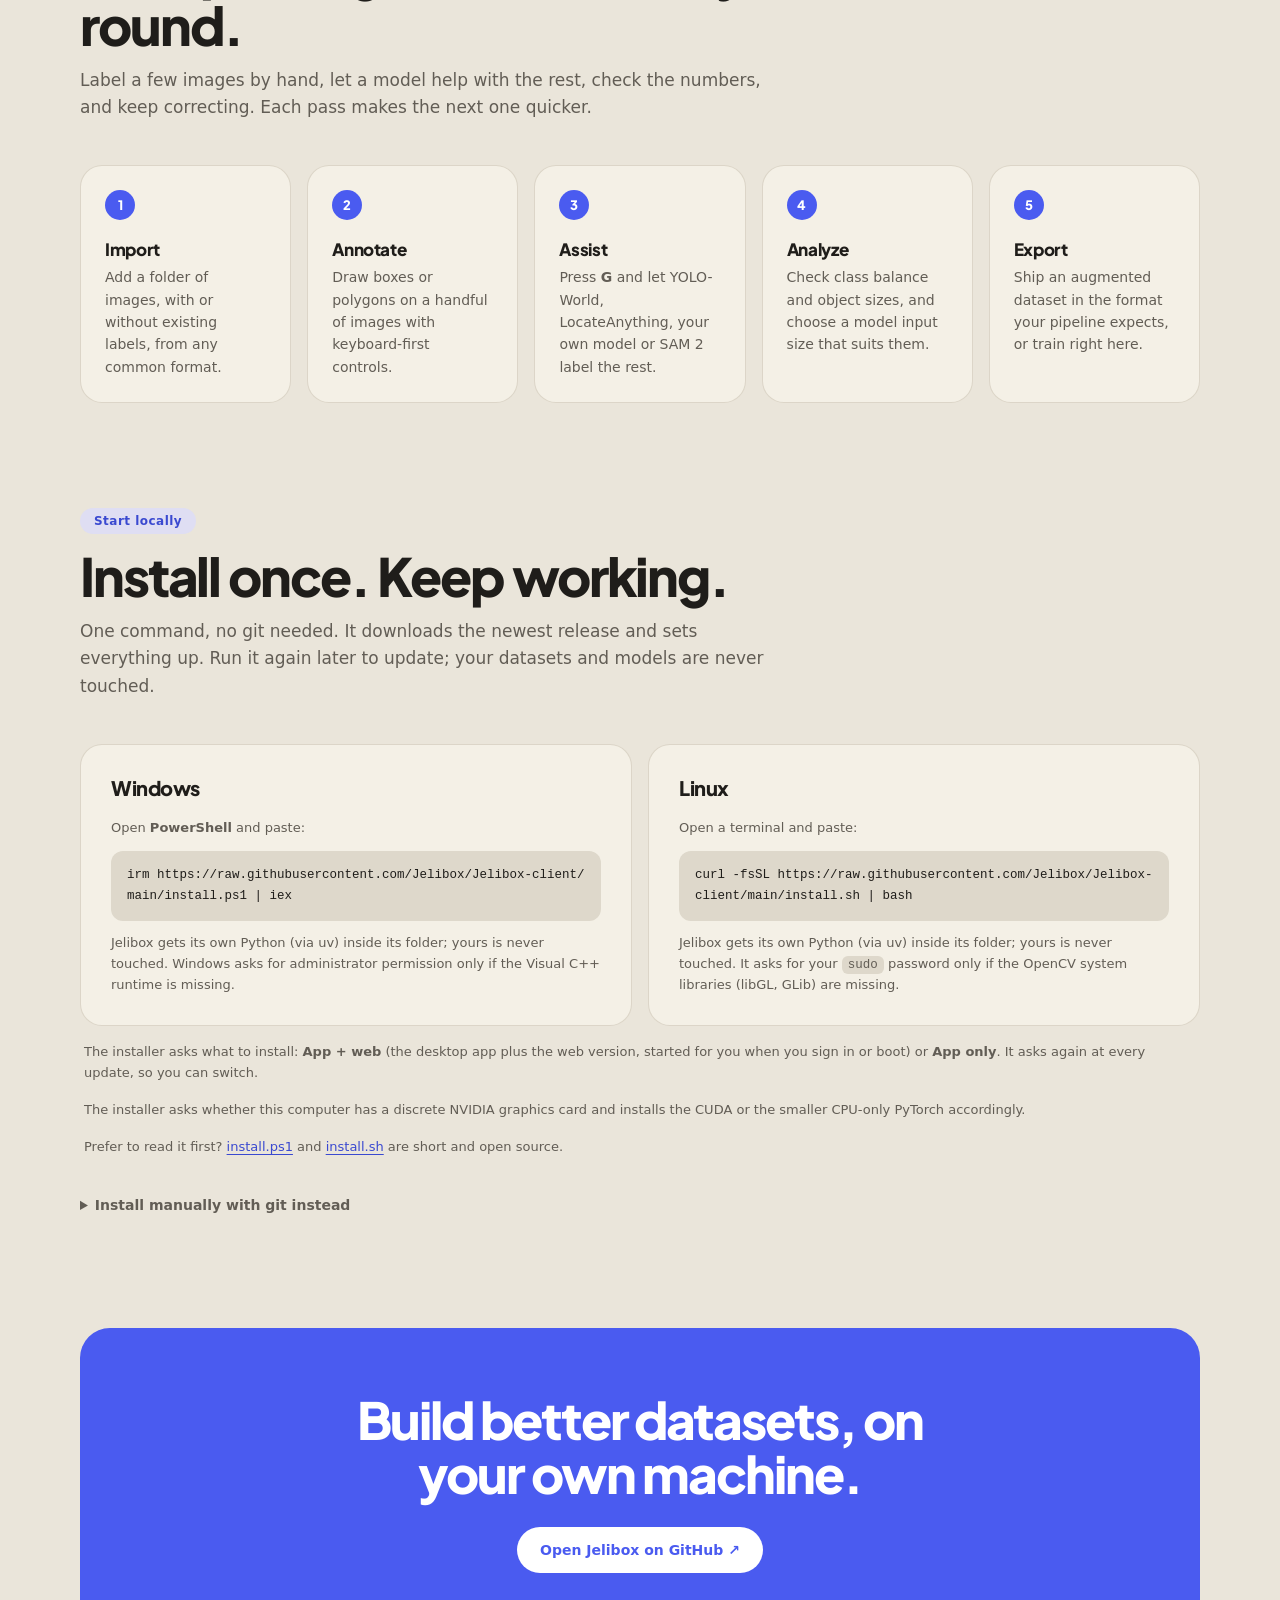
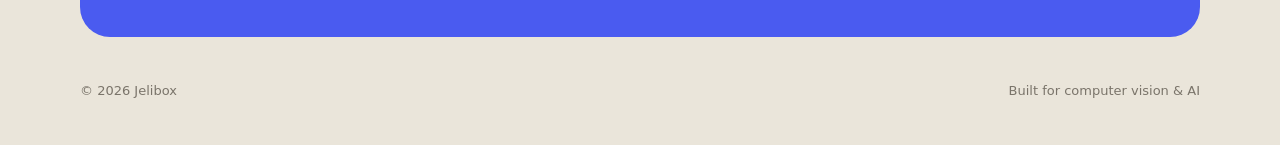
==== commit df8c41ae: "Add the web version: Jelibox in a browser, with installer and autostart A Starlette server (utils/se" ====
--- a/index.html
+++ b/index.html
@@ -4,7 +4,7 @@
     <meta charset="UTF-8">
     <meta name="viewport" content="width=device-width, initial-scale=1.0">
     <meta name="google-site-verification" content="2dDeMeLVPGU-jXJDLVFoqY3q3CPxB_4xz4yJbas3ano"/>
-    <meta name="description" content="Jelibox is a private, local annotation tool for YOLO object detection and segmentation datasets. Import VOC, YOLO or COCO, auto-label with YOLO-World, LocateAnything, your own model or SAM 2, analyze your dataset in a dashboard, and export it augmented.">
+    <meta name="description" content="Jelibox is a private, local annotation tool for YOLO object detection and segmentation datasets. Import VOC, YOLO or COCO, auto-label with YOLO-World, LocateAnything, your own model or SAM 2, analyze your dataset in a dashboard, and export it augmented. Use it as a desktop app or in your browser, from any device on your network.">
     <meta property="og:type" content="website">
     <meta property="og:title" content="Jelibox | Local image annotation with four auto-label modes">
     <meta property="og:description" content="Import any dataset, auto-label it, see what it really contains in a built-in dashboard, and export it augmented. Private, on your own machine.">
@@ -32,7 +32,7 @@
             :root {
                 --bg:#0B0C12; --surface:#14161D; --surface2:#2B2E3A; --line:rgba(242,239,233,.10);
                 --text:#F2EFE9; --muted:#A1A1AA; --faint:#7C7C86;
-                --accent:#7C8CFF; --on-accent:#10131F; --tint:#262A4D; --accent-text:#A7B2FF;
+                --accent:#5B6BF5; --on-accent:#FFFFFF; --tint:#262A4D; --accent-text:#A7B2FF;
                 --shadow:0 1px 2px rgba(0,0,0,.4),0 16px 40px rgba(0,0,0,.45);
             }
         }
@@ -176,7 +176,7 @@
     <header class="nav">
         <div class="shell nav-inner">
             <a class="brand" href="#top" aria-label="Jelibox home"><img src="assets/jelibox.png" alt="Jelibox logo"><span>Jelibox</span></a>
-            <nav class="nav-links" aria-label="Main navigation"><a href="#modes">Auto-label</a><a href="#tools">Dataset tools</a><a href="#features">Features</a><a href="#install">Install</a><a class="button button-primary" href="https://github.com/Jelibox/Jelibox-client" target="_blank" rel="noopener noreferrer">GitHub ↗</a></nav>
+            <nav class="nav-links" aria-label="Main navigation"><a href="#modes">Auto-label</a><a href="#tools">Dataset tools</a><a href="#web">Web version</a><a href="#features">Features</a><a href="#install">Install</a><a class="button button-primary" href="https://github.com/Jelibox/Jelibox-client" target="_blank" rel="noopener noreferrer">GitHub ↗</a></nav>
         </div>
     </header>
 
@@ -184,7 +184,7 @@
         <section class="hero">
             <div class="shell">
                 <h1>Soft to use. <em>Sharp on every object.</em></h1>
-                <p class="lead">Jelibox is a private, local workspace for building object detection and segmentation datasets. Import what you have, label it with four kinds of AI help, see what it really contains, and export it augmented, without your images ever leaving your machine.</p>
+                <p class="lead">Jelibox is a private, local workspace for building object detection and segmentation datasets. Import what you have, label it with four kinds of AI help, see what it really contains, and export it augmented, without your images ever leaving your machine. On your desktop, or from any browser on your network.</p>
                 <div class="actions">
                     <a class="button button-primary" href="#install">Get started</a>
                     <a class="button button-secondary" href="https://github.com/Jelibox/Jelibox-client" target="_blank" rel="noopener noreferrer">View on GitHub ↗</a>
@@ -261,6 +261,41 @@
                 </div>
                 <div class="shot portrait"><img src="assets/export.png" alt="The Export Dataset window with the Save to folder, the split slider and the augmentation options" width="700" height="905" loading="lazy"></div>
             </div>
+        </section>
+
+        <section class="section shell" id="web">
+            <div class="section-head"><span class="eyebrow">Web version</span><h2>Install once. Annotate from any browser.</h2><p class="section-lead">Put Jelibox on the strong computer with the GPU and open it from your laptop. Same workflow, same files, nothing leaves your network.</p></div>
+
+            <div class="split">
+                <div class="split-text">
+                    <span class="feature-tag">Browser</span>
+                    <h3>The whole workflow, on your network.</h3>
+                    <p>Open <code>http://localhost:8420</code> on the server, or <code>http://&lt;server address&gt;:8420</code> from another device. Sign in, and everything the desktop does is there.</p>
+                    <ul>
+                        <li>Sign in with your own account; the admin adds the others</li>
+                        <li>Annotate, auto-label with all four modes, train, analyze and export, all in the page</li>
+                        <li>Upload a dataset from your laptop, or pick a folder that is already on the server</li>
+                        <li>Exports are downloaded straight to your device; training goes on if you close the tab</li>
+                        <li>Starts by itself: when you sign in to Windows (no administrator rights), or at boot on Linux (at most one sudo, to allow starting at boot)</li>
+                    </ul>
+                </div>
+                <div class="shot"><img src="assets/web-login.png" alt="The Jelibox sign-in page with the brand panel and the sign-in form" width="1440" height="900" loading="lazy"></div>
+            </div>
+
+            <div class="split stack">
+                <div class="split-text">
+                    <span class="feature-tag">Server resources</span>
+                    <h3>See what your server is doing.</h3>
+                    <p>The workspace page shows the computer that runs Jelibox, refreshed every two seconds: CPU use, RAM use, CPU temperature, GPU use, GPU temperature and storage, on Windows and Ubuntu. A value a computer cannot report simply shows <b>n/a</b>.</p>
+                    <ul>
+                        <li>Check that nothing else is using the GPU before you start a training</li>
+                        <li>Watch temperatures during a long run</li>
+                        <li>See how much room is left on the drive that holds your datasets</li>
+                    </ul>
+                </div>
+                <div class="shot"><img src="assets/web-workspaces.png" alt="The web version's workspace page with six tiles for CPU, RAM, temperatures, GPU and storage" width="1440" height="900" loading="lazy"></div>
+            </div>
+            <p class="install-note">The web page uses plain HTTP, so keep it on a network you trust. Choose <b>App + web</b> when the installer asks; <b>App only</b> installs just the desktop window.</p>
         </section>
 
         <section class="section shell" id="features">
@@ -302,6 +337,7 @@
                     <p>Jelibox gets its own Python (via uv) inside its folder; yours is never touched. It asks for your <code>sudo</code> password only if the OpenCV system libraries (libGL, GLib) are missing.</p>
                 </div>
             </div>
+            <p class="install-note">The installer asks what to install: <b>App + web</b> (the desktop app plus the web version, started for you when you sign in or boot) or <b>App only</b>. It asks again at every update, so you can switch.</p>
             <p class="install-note">The installer asks whether this computer has a discrete NVIDIA graphics card and installs the CUDA or the smaller CPU-only PyTorch accordingly.</p>
             <p class="install-note">Prefer to read it first? <a href="https://github.com/Jelibox/Jelibox-client/blob/main/install.ps1" target="_blank" rel="noopener noreferrer">install.ps1</a> and <a href="https://github.com/Jelibox/Jelibox-client/blob/main/install.sh" target="_blank" rel="noopener noreferrer">install.sh</a> are short and open source.</p>
             <details class="manual">
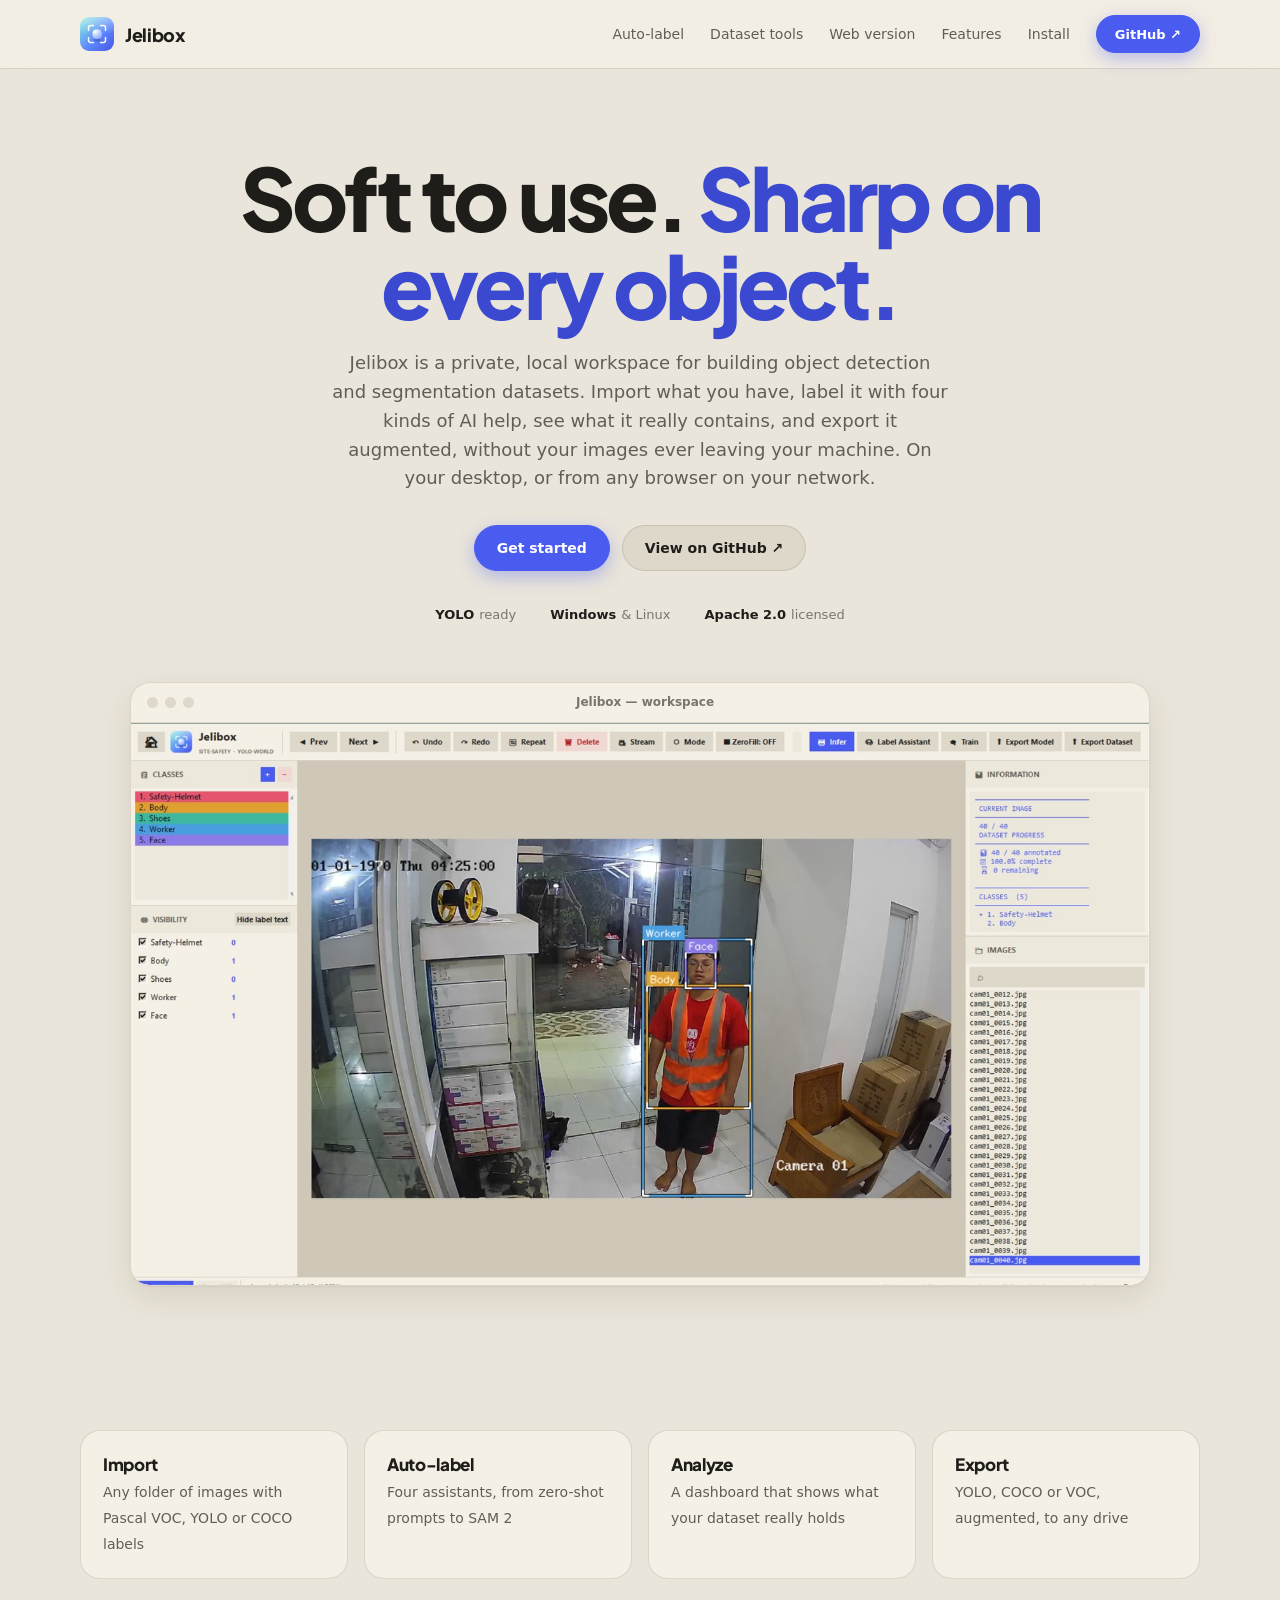
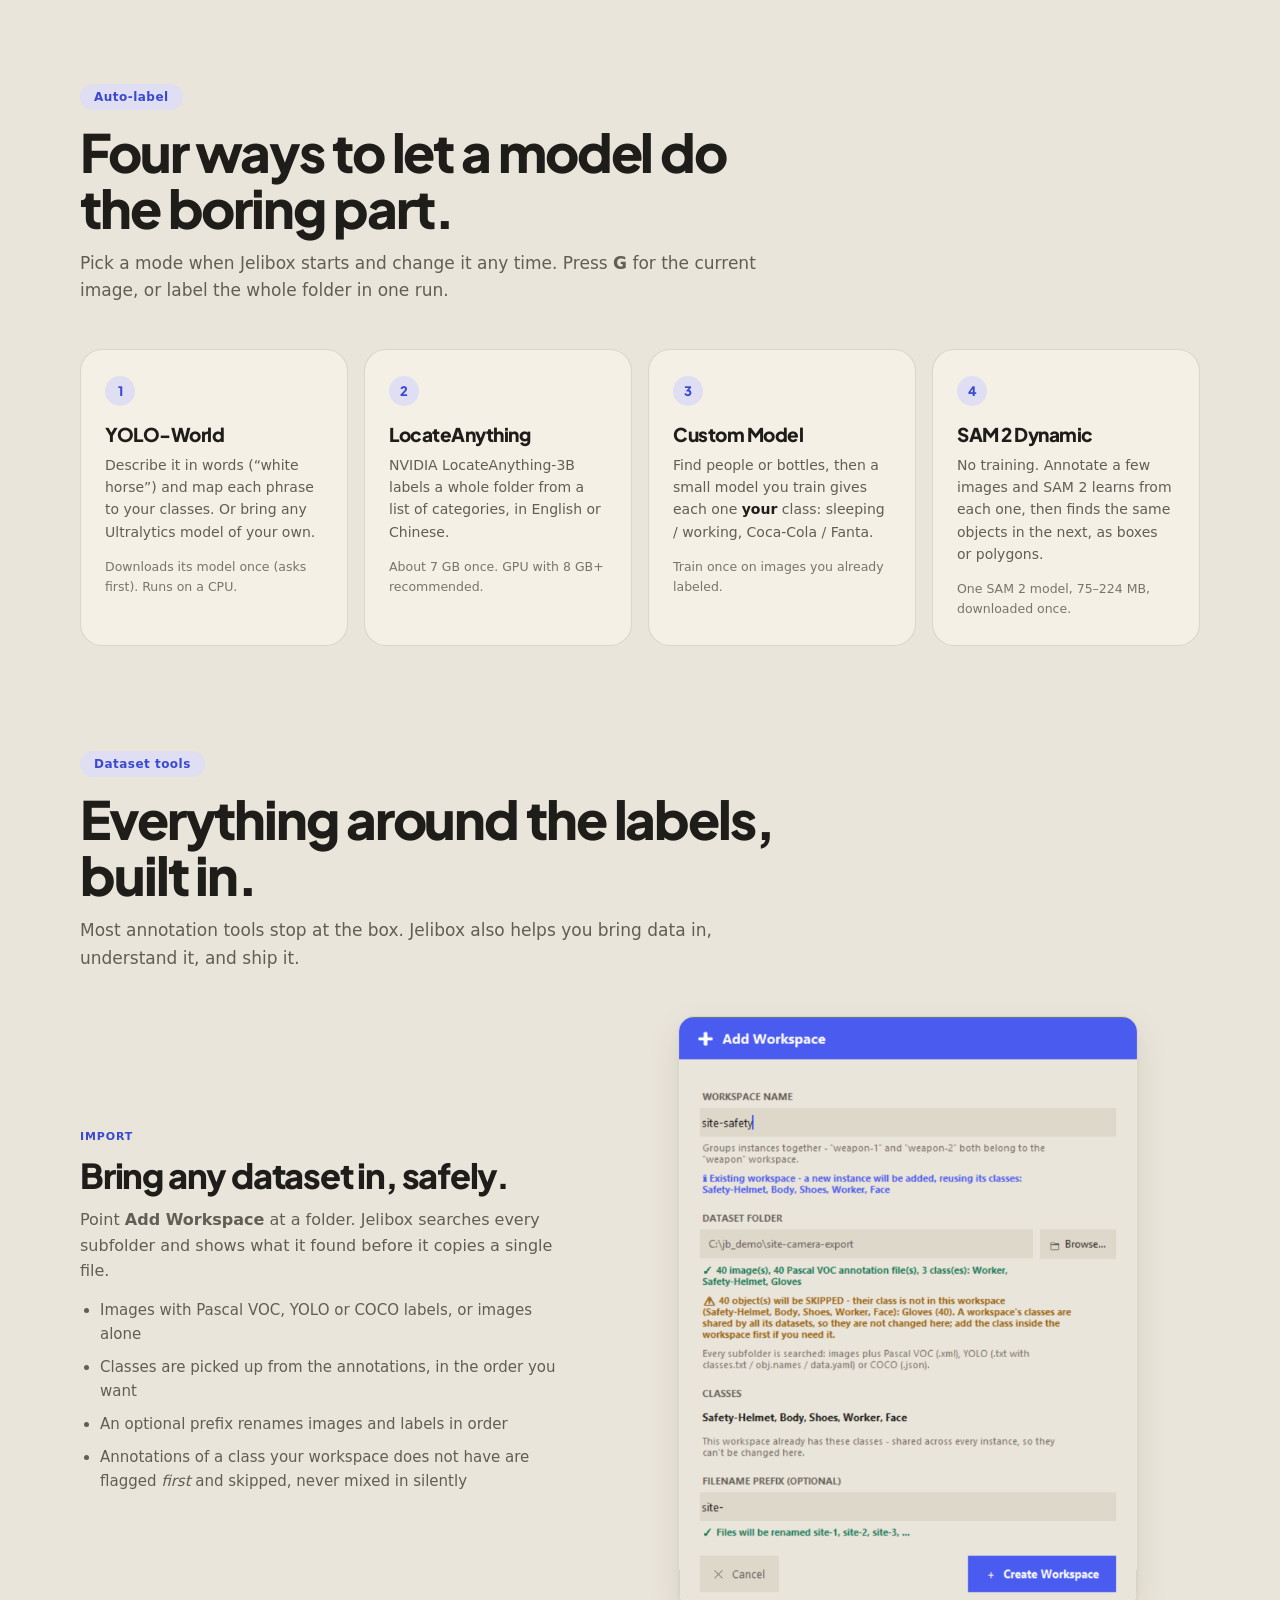
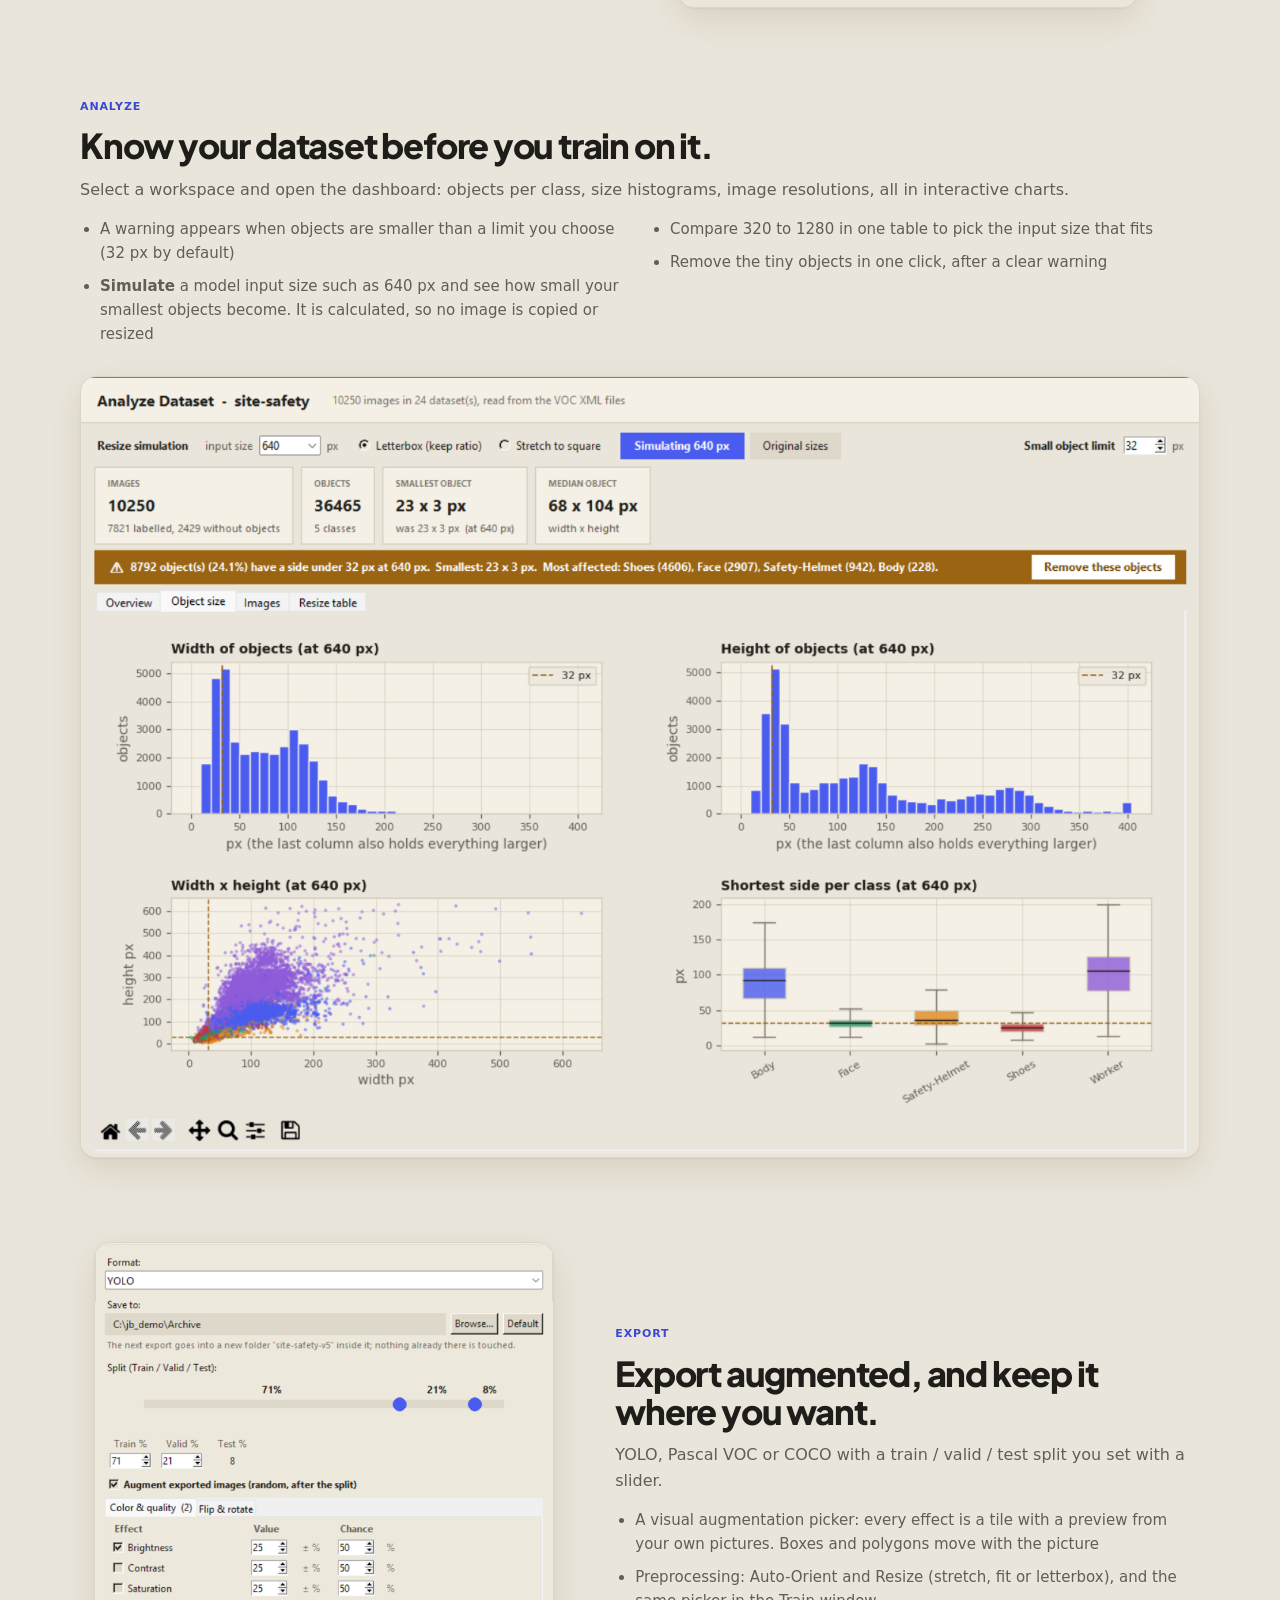
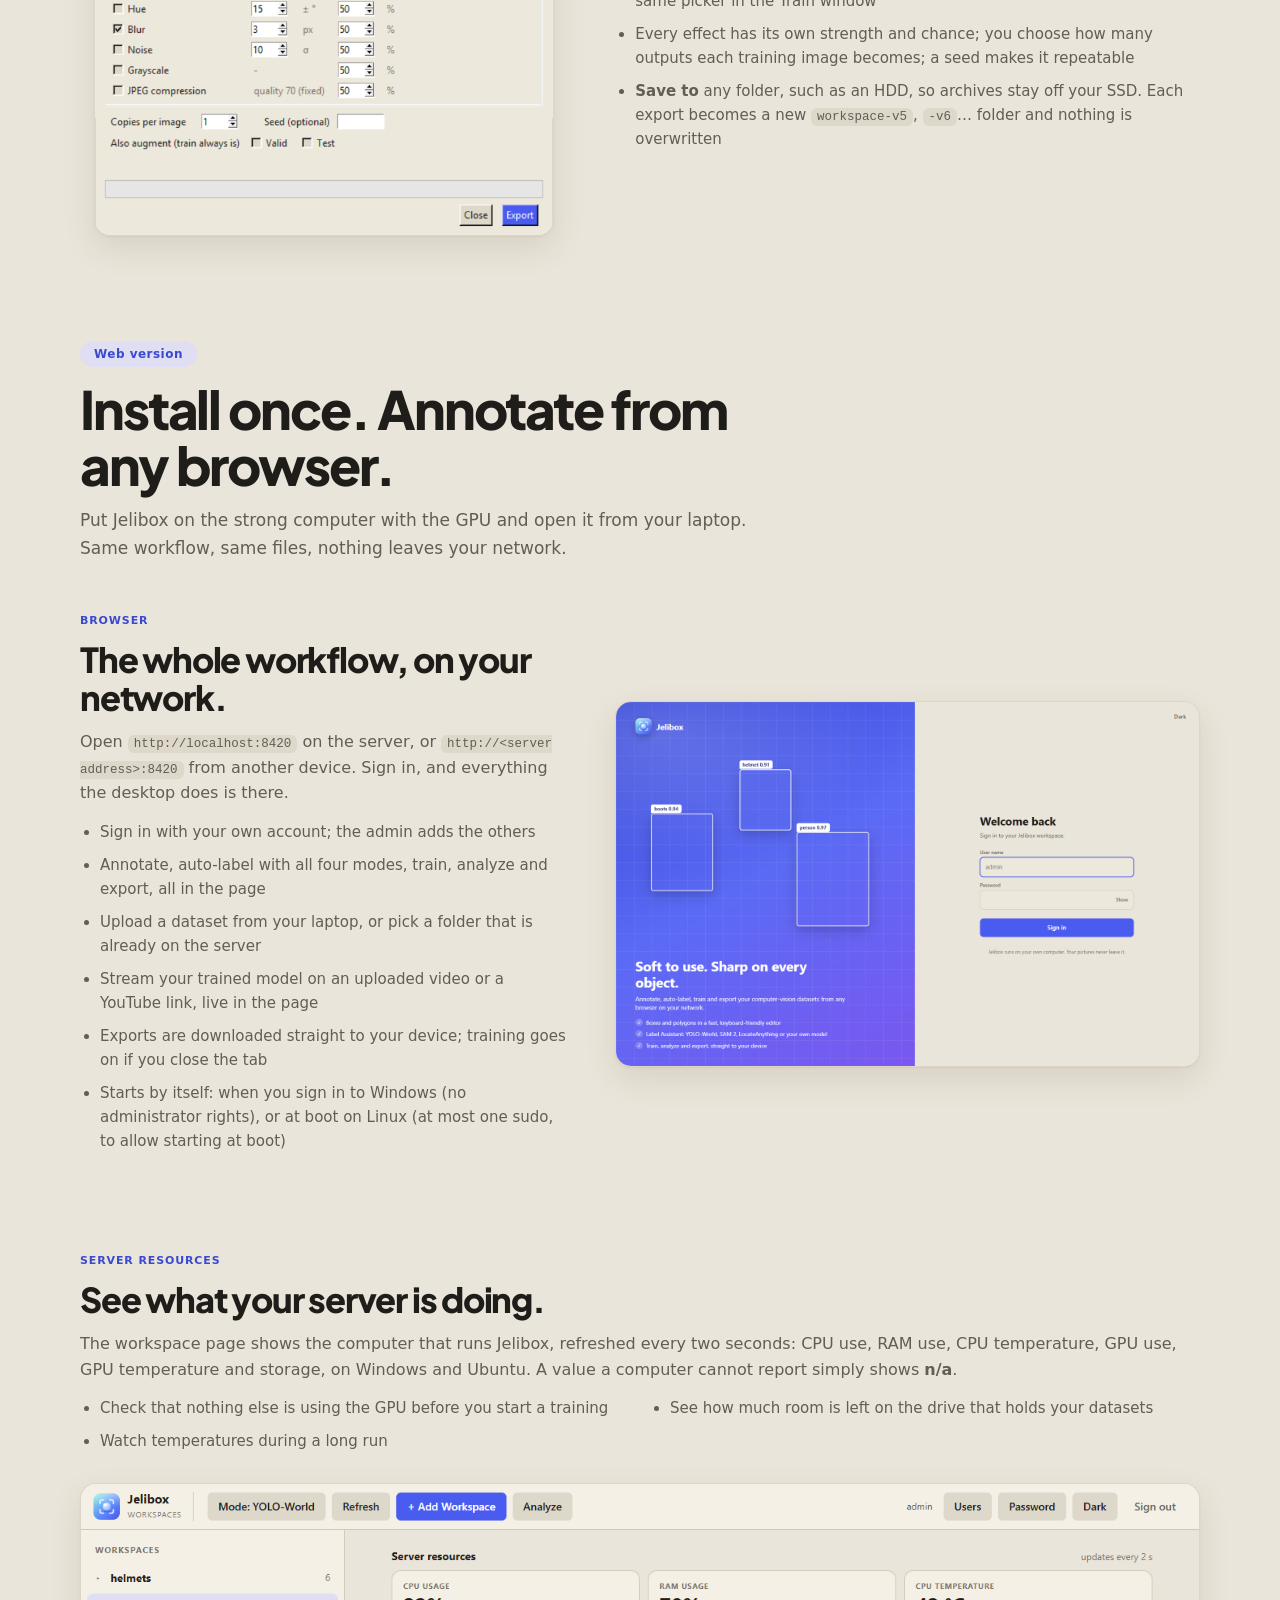
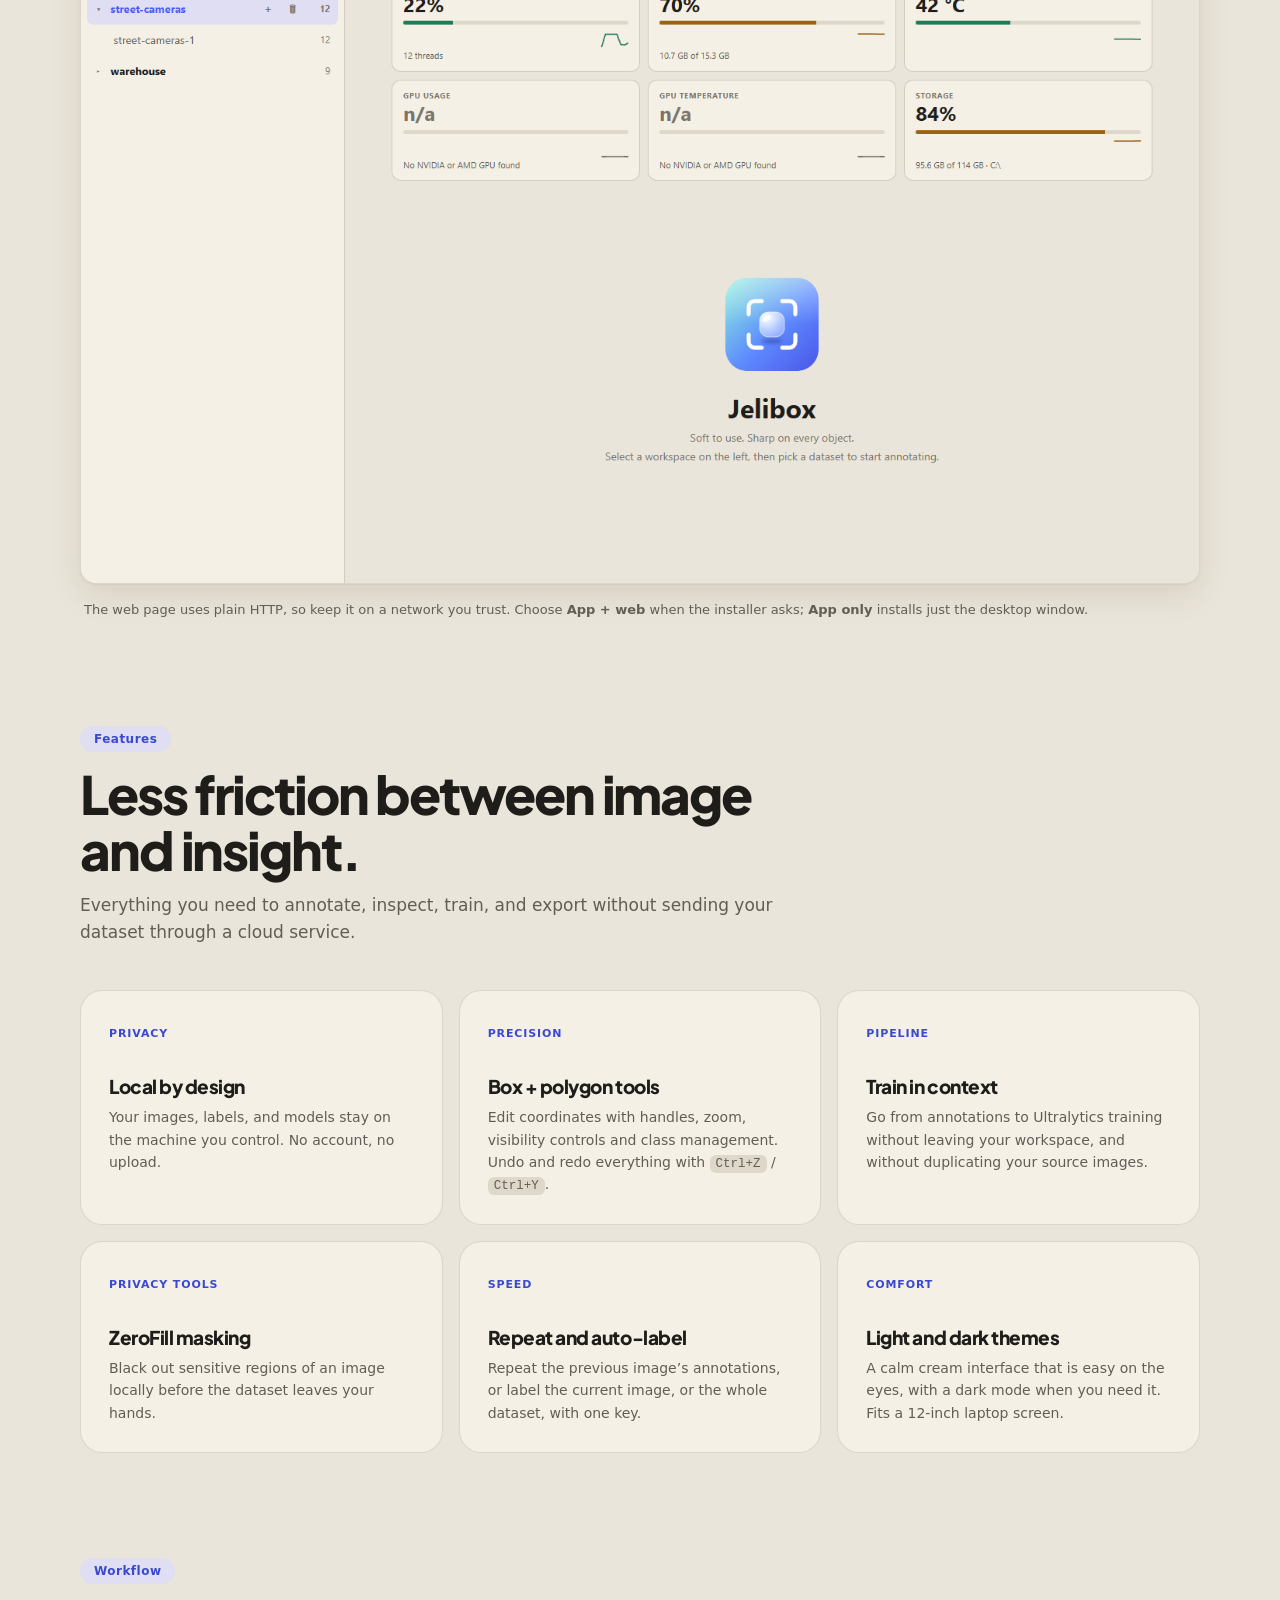
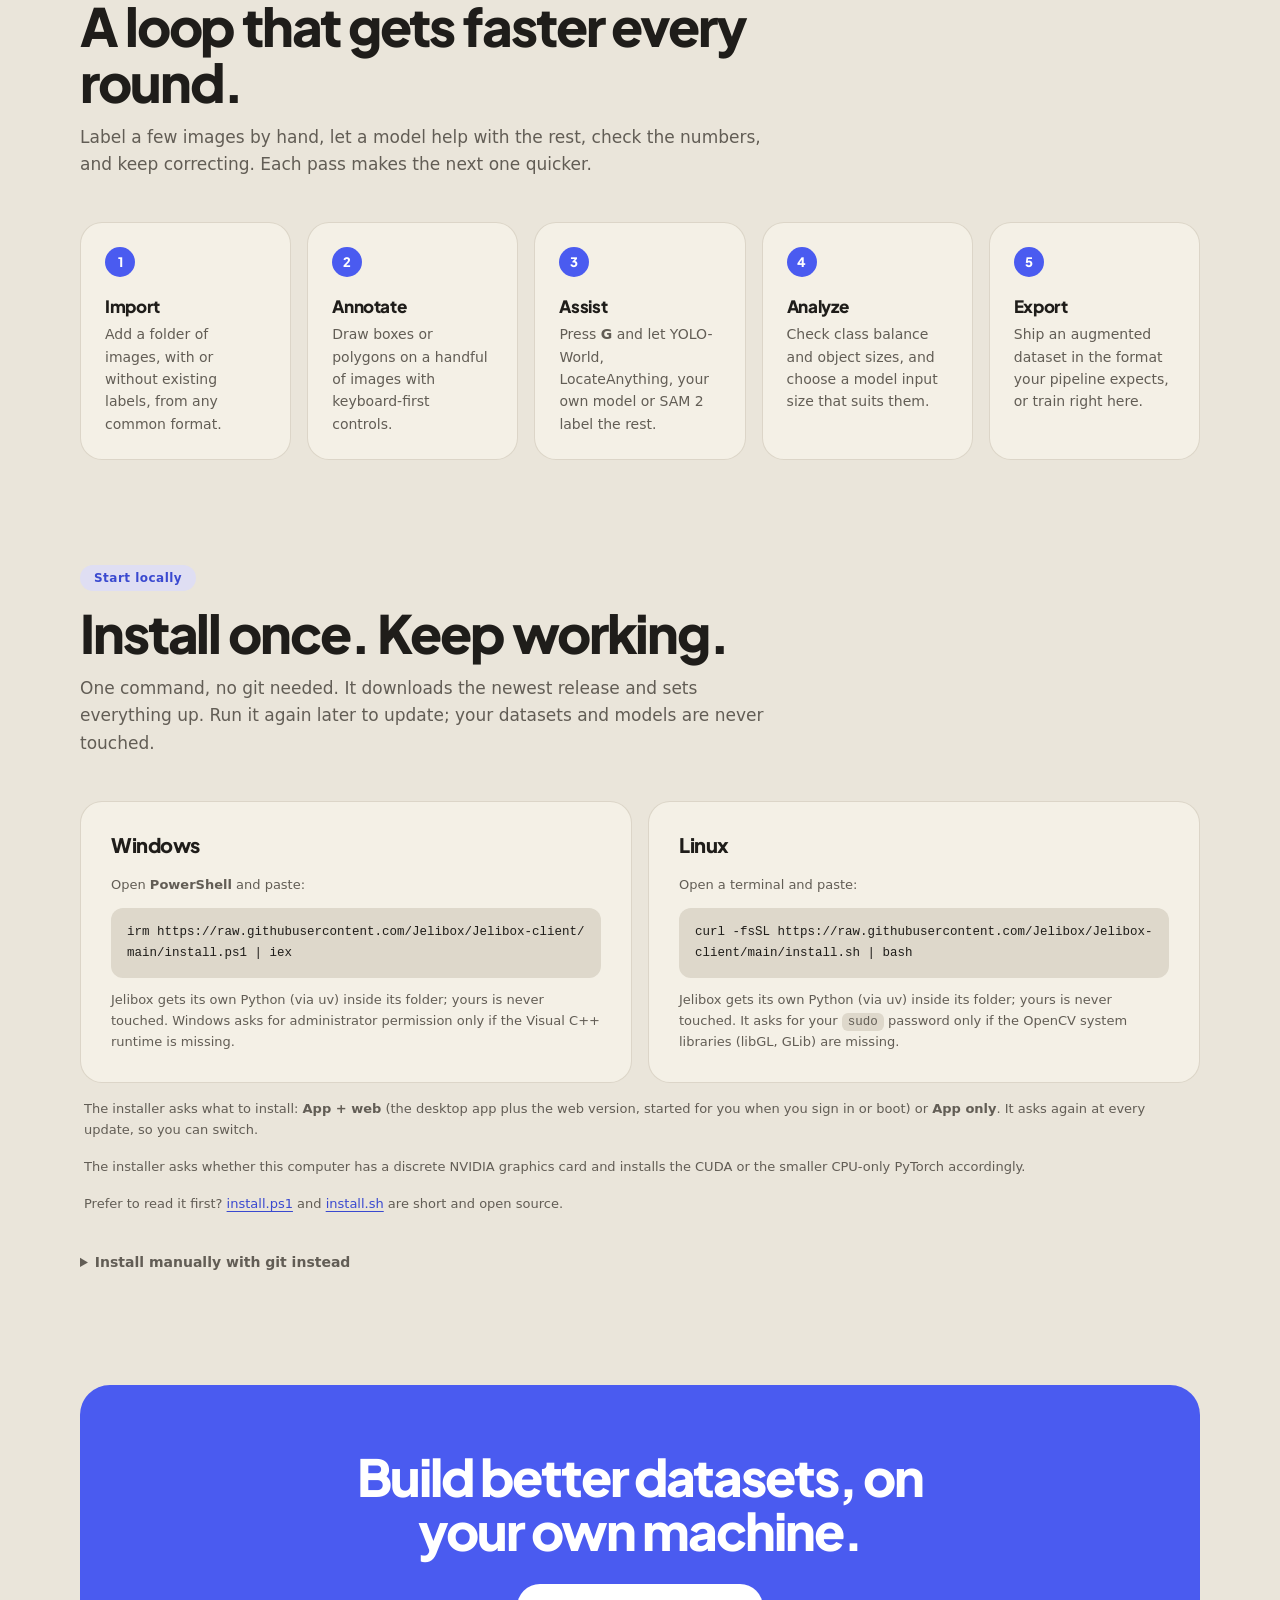
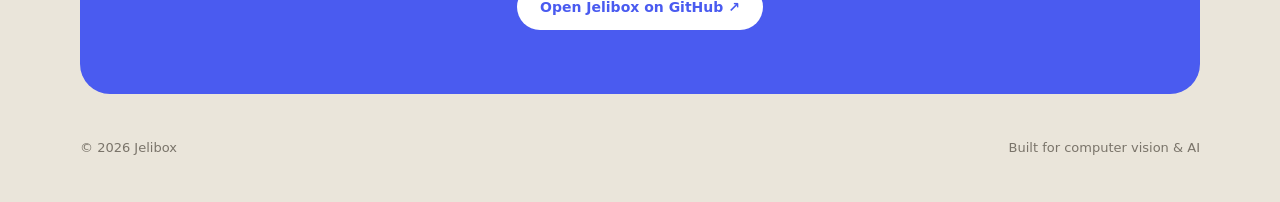
==== commit feeb0cc8: "Add Stream to the web version, fix desktop YouTube, keep the web server up through updates, fix web " ====
--- a/index.html
+++ b/index.html
@@ -275,6 +275,7 @@
                         <li>Sign in with your own account; the admin adds the others</li>
                         <li>Annotate, auto-label with all four modes, train, analyze and export, all in the page</li>
                         <li>Upload a dataset from your laptop, or pick a folder that is already on the server</li>
+                        <li>Stream your trained model on an uploaded video or a YouTube link, live in the page</li>
                         <li>Exports are downloaded straight to your device; training goes on if you close the tab</li>
                         <li>Starts by itself: when you sign in to Windows (no administrator rights), or at boot on Linux (at most one sudo, to allow starting at boot)</li>
                     </ul>
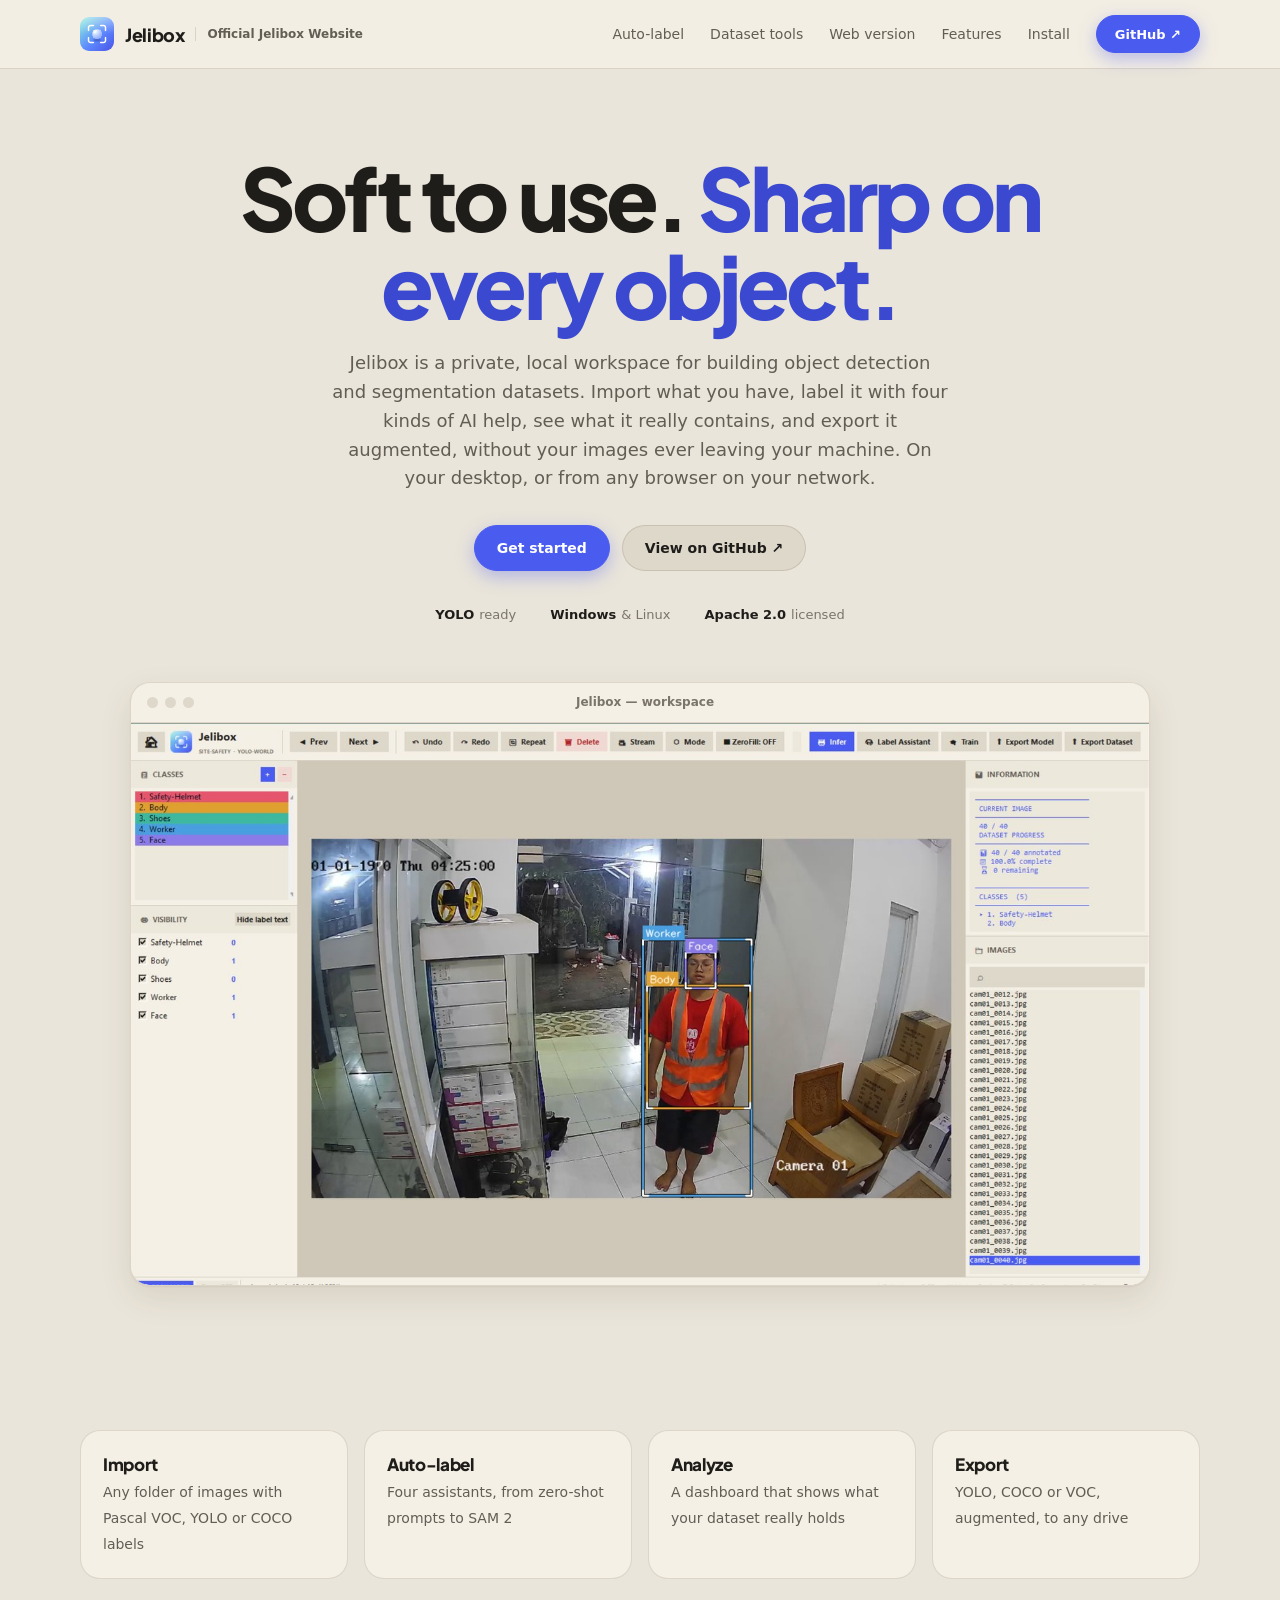
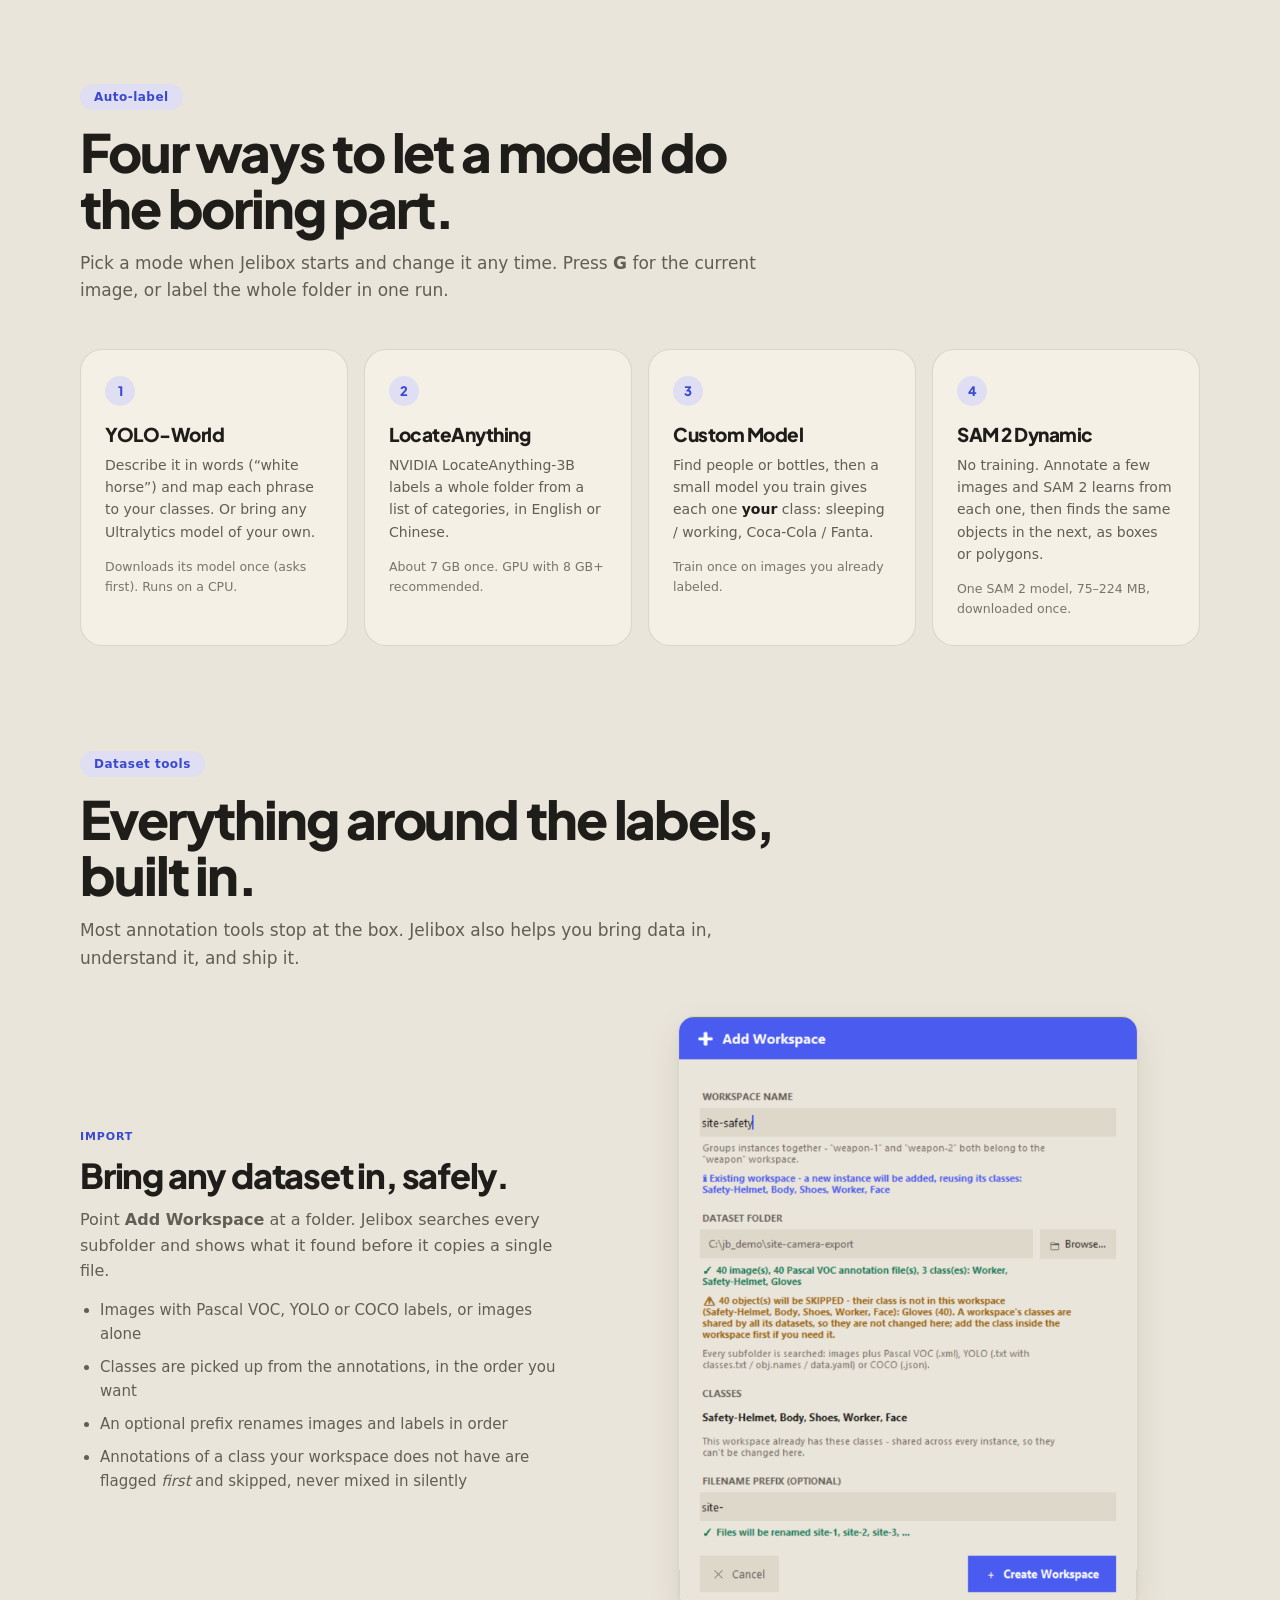
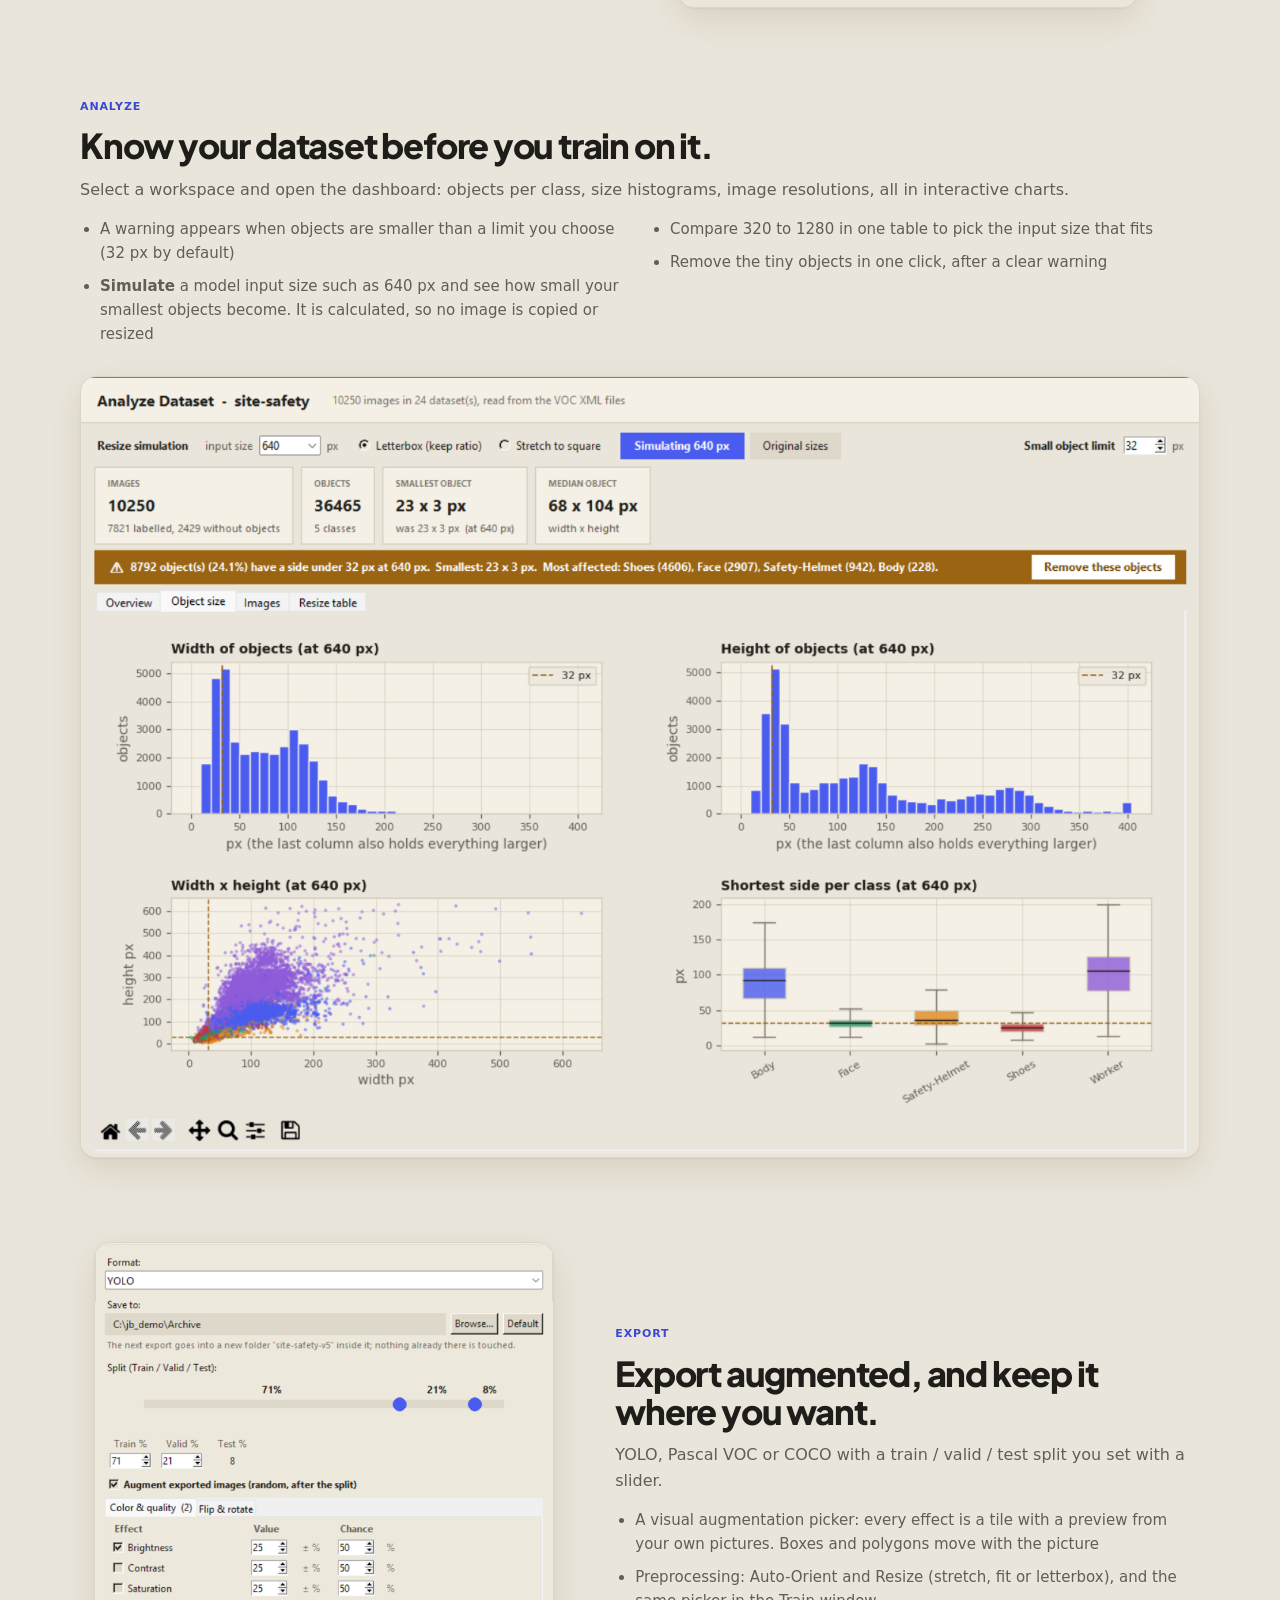
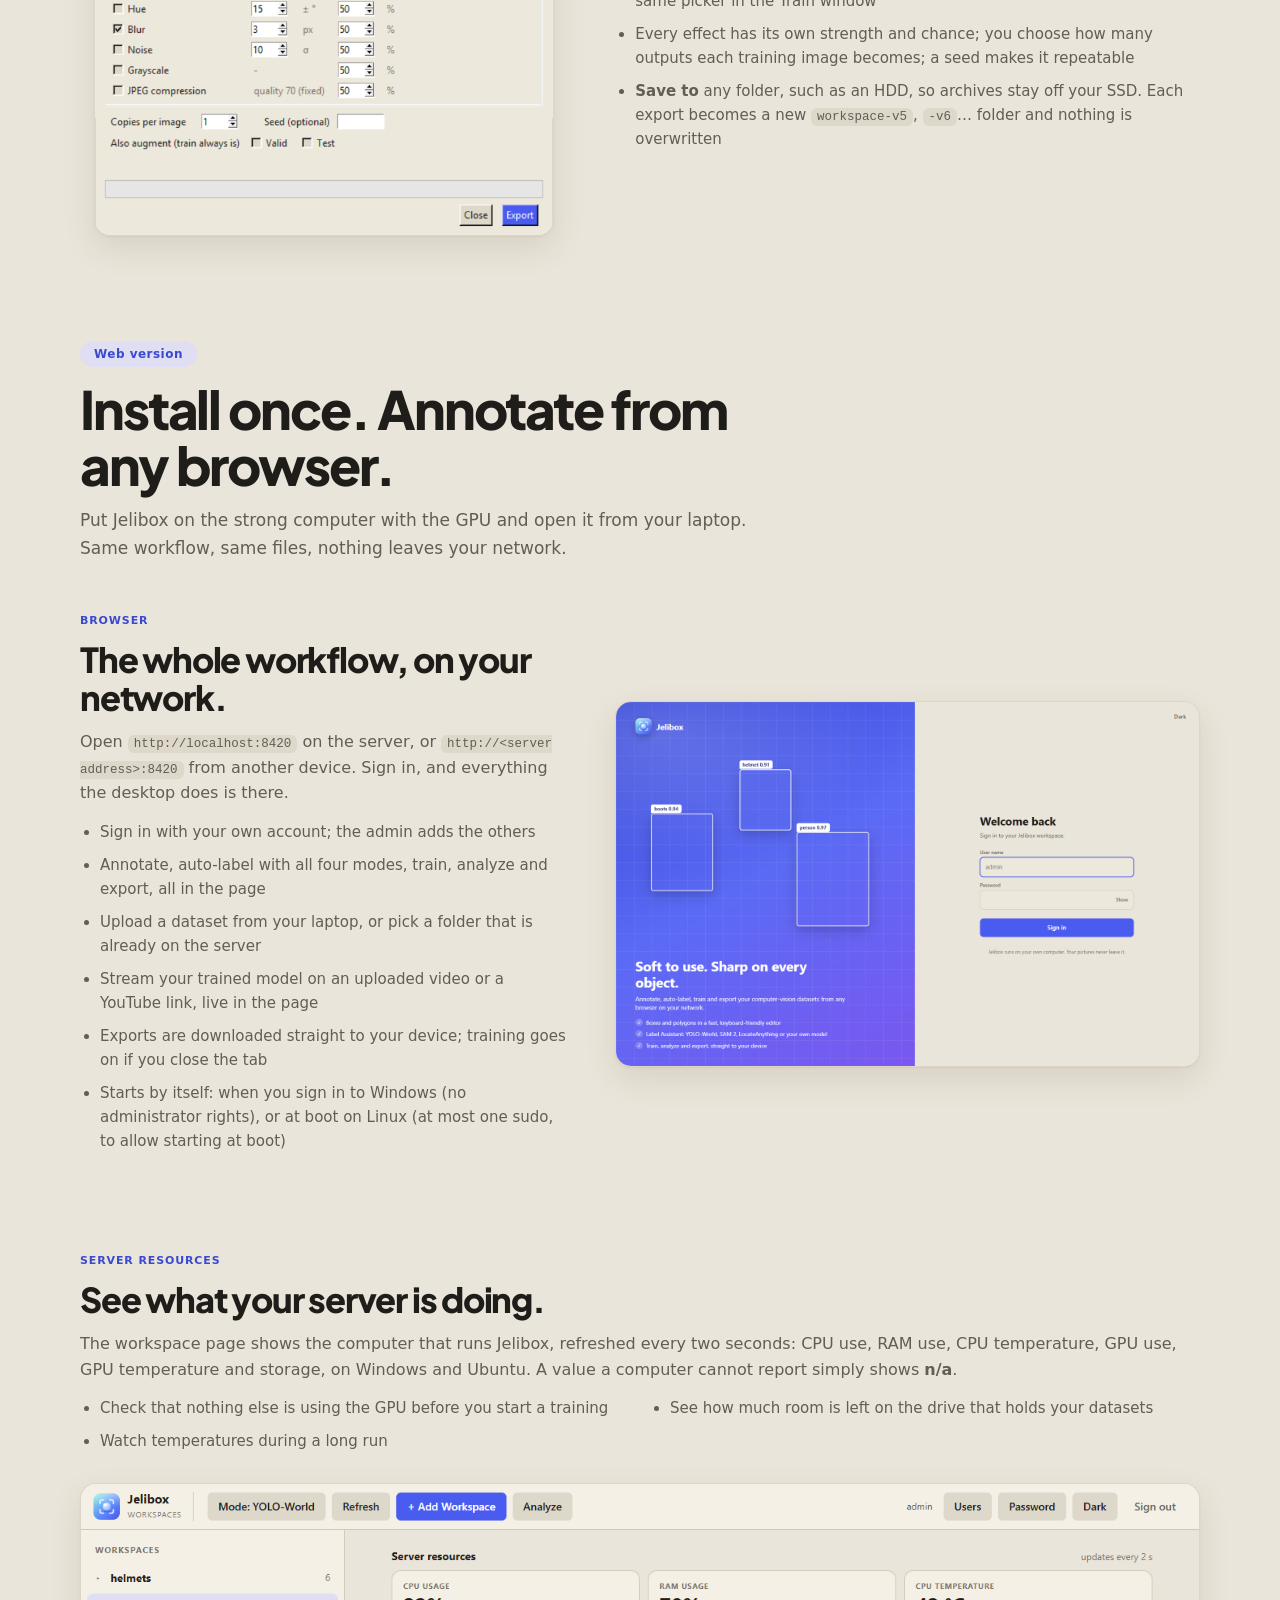
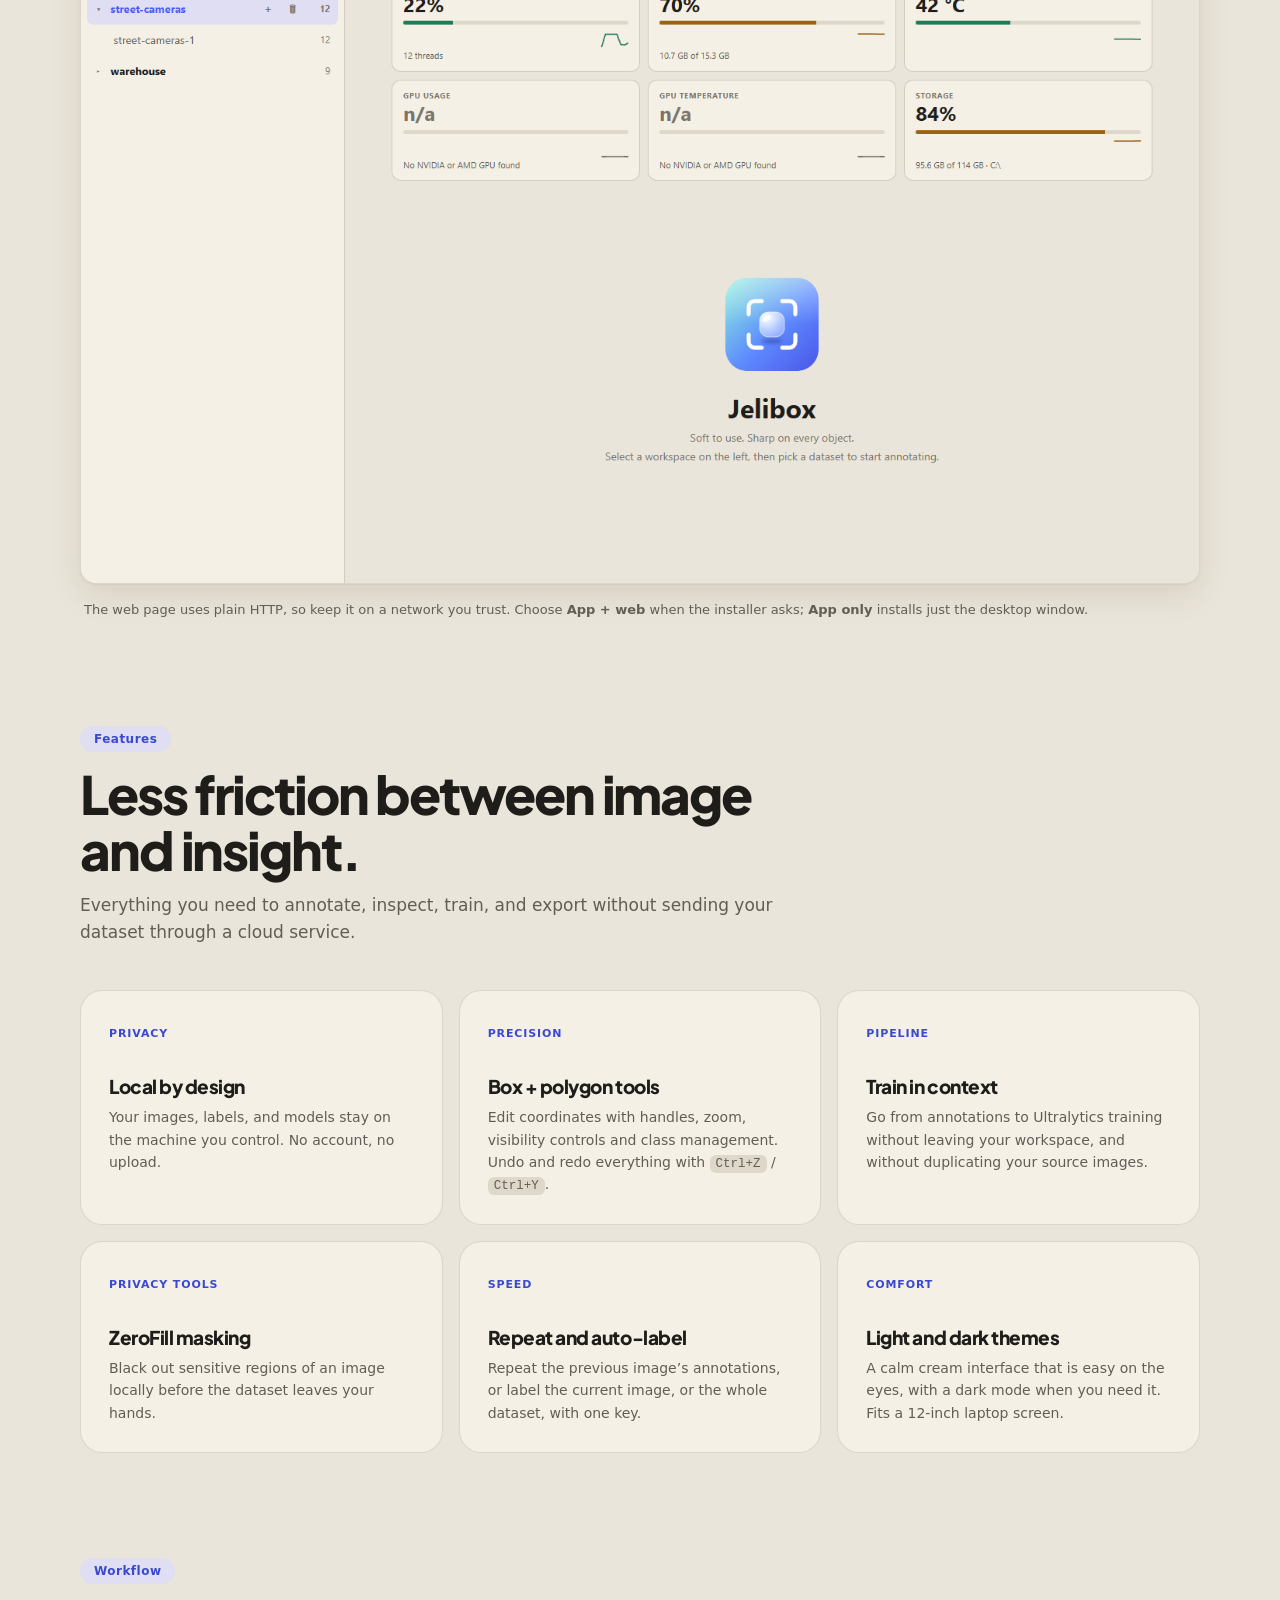
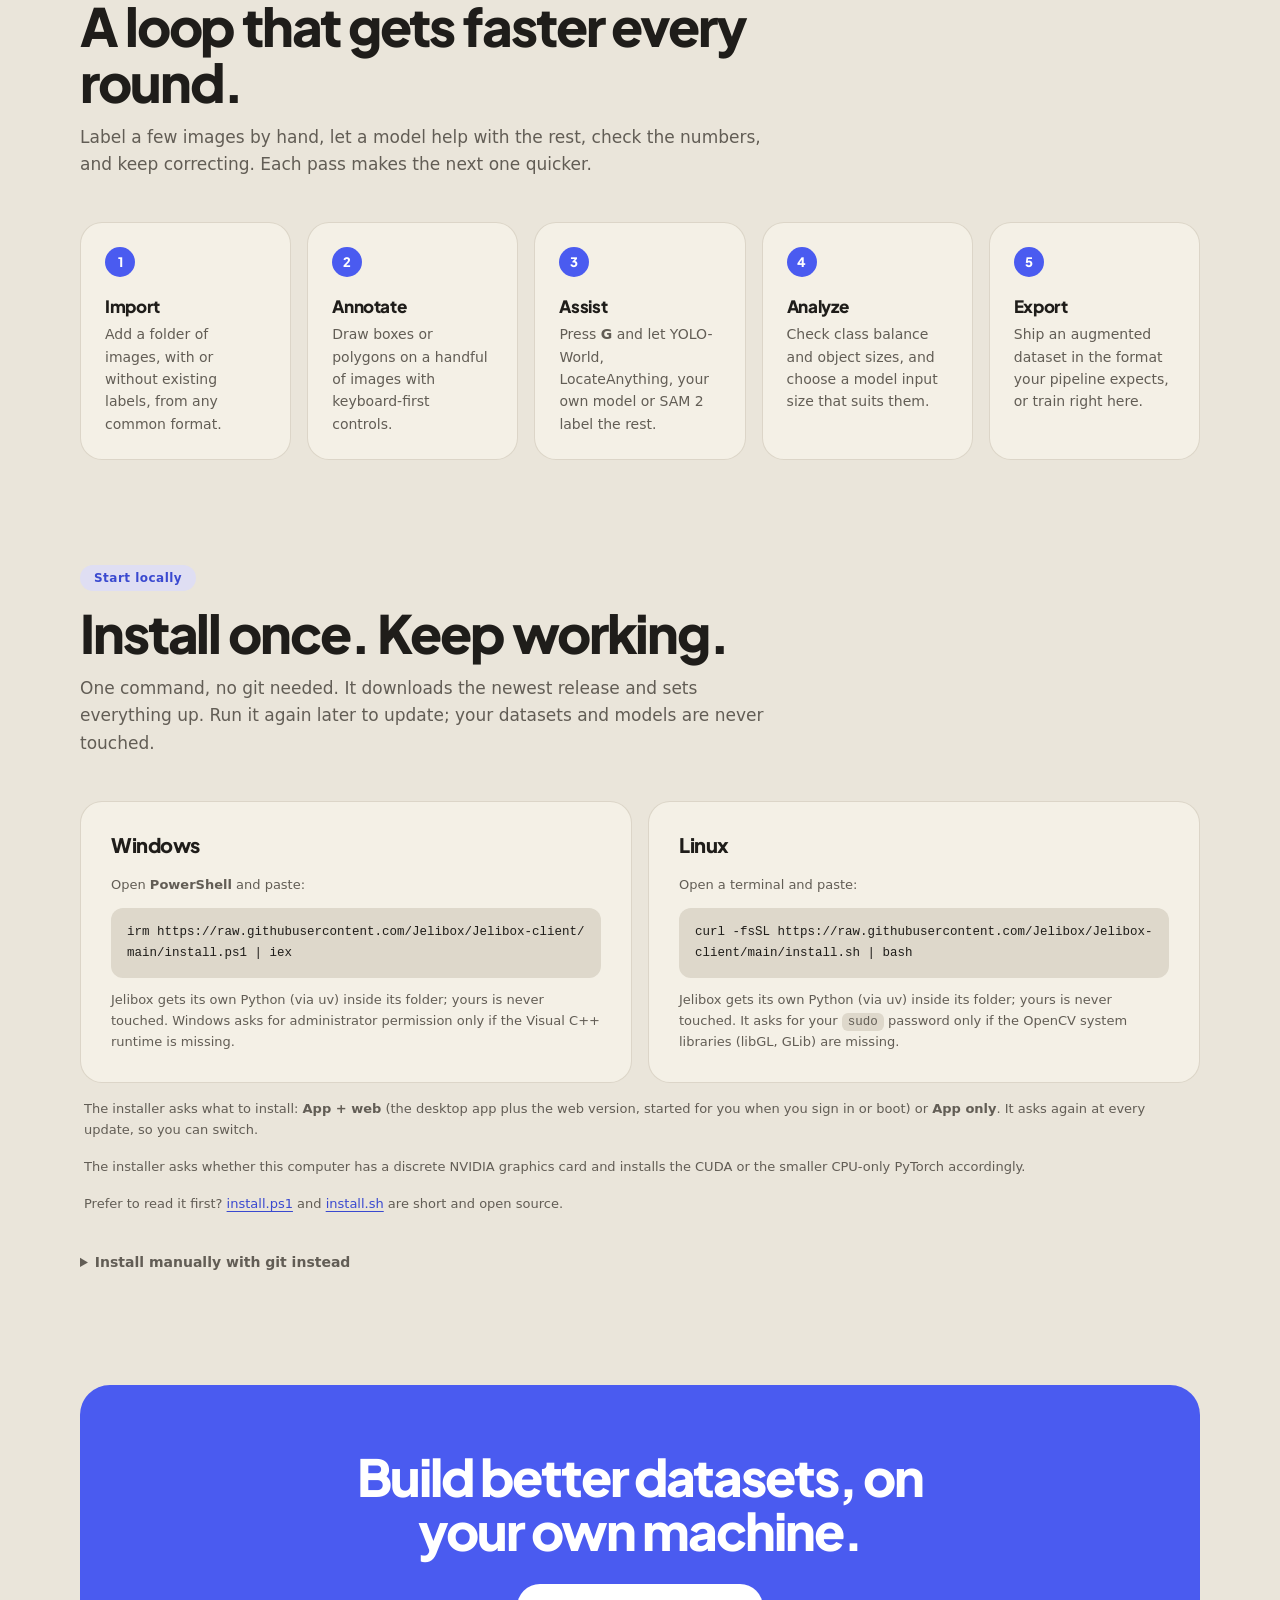
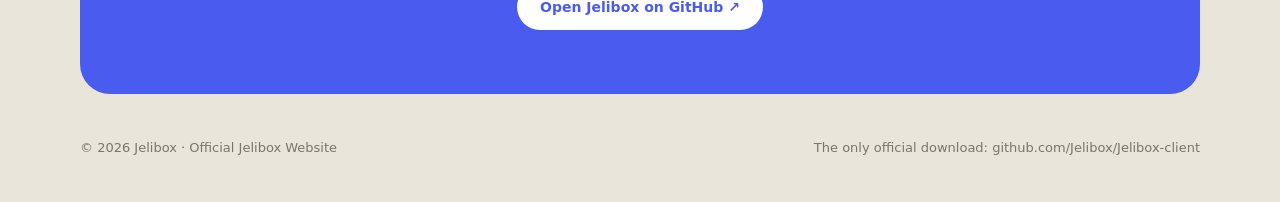
==== commit e53065db: "Export Model: plain .pt file; mark the website and sign-in page as official Co-Authored-By: Claude S" ====
--- a/index.html
+++ b/index.html
@@ -6,7 +6,7 @@
     <meta name="google-site-verification" content="2dDeMeLVPGU-jXJDLVFoqY3q3CPxB_4xz4yJbas3ano"/>
     <meta name="description" content="Jelibox is a private, local annotation tool for YOLO object detection and segmentation datasets. Import VOC, YOLO or COCO, auto-label with YOLO-World, LocateAnything, your own model or SAM 2, analyze your dataset in a dashboard, and export it augmented. Use it as a desktop app or in your browser, from any device on your network.">
     <meta property="og:type" content="website">
-    <meta property="og:title" content="Jelibox | Local image annotation with four auto-label modes">
+    <meta property="og:title" content="Official Jelibox Website | Local image annotation with four auto-label modes">
     <meta property="og:description" content="Import any dataset, auto-label it, see what it really contains in a built-in dashboard, and export it augmented. Private, on your own machine.">
     <meta property="og:image" content="https://jelibox.github.io/Jelibox-client/assets/og-image.png">
     <meta property="og:url" content="https://jelibox.github.io/Jelibox-client/">
@@ -14,7 +14,7 @@
     <meta name="twitter:image" content="https://jelibox.github.io/Jelibox-client/assets/og-image.png">
     <meta name="theme-color" content="#EAE5DA" media="(prefers-color-scheme: light)">
     <meta name="theme-color" content="#0B0C12" media="(prefers-color-scheme: dark)">
-    <title>Jelibox | Local Image Annotation, Auto-labeling and Dataset Analysis</title>
+    <title>Official Jelibox Website | Local Image Annotation, Auto-labeling and Dataset Analysis</title>
     <link rel="icon" href="assets/jelibox.png" type="image/png">
     <link rel="preconnect" href="https://fonts.googleapis.com">
     <link rel="stylesheet" href="https://fonts.googleapis.com/css2?family=Plus+Jakarta+Sans:wght@500;600;700;800&amp;display=swap">
@@ -49,6 +49,7 @@
         .nav-inner { height:68px; display:flex; align-items:center; justify-content:space-between; }
         .brand { display:flex; align-items:center; gap:11px; font:800 18px var(--display); letter-spacing:-.02em; }
         .brand img { width:34px; height:34px; border-radius:9px; }
+        .brand-official { font:600 12px var(--sans); letter-spacing:0; color:var(--muted); border-left:1px solid var(--line); padding-left:11px; }
         .nav-links { display:flex; align-items:center; gap:26px; color:var(--muted); font-size:14px; font-weight:500; }
         .nav-links a:hover { color:var(--text); }
 
@@ -163,6 +164,7 @@
         .hero .shell > *:nth-child(4) { animation-delay:.18s; } .hero .shell > *:nth-child(5) { animation-delay:.24s; }
 
         @media (max-width:900px) { .split.stack .split-text ul { columns:1; } .split { grid-template-columns:1fr; gap:26px; margin-top:64px; } .split.flip .split-text { order:0; } .mode-grid { grid-template-columns:repeat(2,1fr); } .feature-grid,.loop { grid-template-columns:repeat(2,1fr); } .strip { grid-template-columns:repeat(2,1fr); } .feature.wide,.feature-grid .feature:last-child { grid-column:span 2; } }
+        @media (max-width:760px) { .brand-official { display:none; } }
         @media (max-width:640px) {
             .shell { width:min(100% - 32px,1120px); }
             .nav-links a:not(.button) { display:none; }
@@ -175,7 +177,7 @@
 <body>
     <header class="nav">
         <div class="shell nav-inner">
-            <a class="brand" href="#top" aria-label="Jelibox home"><img src="assets/jelibox.png" alt="Jelibox logo"><span>Jelibox</span></a>
+            <a class="brand" href="#top" aria-label="Jelibox home"><img src="assets/jelibox.png" alt="Jelibox logo"><span>Jelibox</span><span class="brand-official">Official Jelibox Website</span></a>
             <nav class="nav-links" aria-label="Main navigation"><a href="#modes">Auto-label</a><a href="#tools">Dataset tools</a><a href="#web">Web version</a><a href="#features">Features</a><a href="#install">Install</a><a class="button button-primary" href="https://github.com/Jelibox/Jelibox-client" target="_blank" rel="noopener noreferrer">GitHub ↗</a></nav>
         </div>
     </header>
@@ -381,6 +383,6 @@
         </section>
     </main>
 
-    <footer><div class="shell"><span>© 2026 Jelibox</span><span>Built for computer vision &amp; AI</span></div></footer>
+    <footer><div class="shell"><span>© 2026 Jelibox · Official Jelibox Website</span><span>The only official download: <a href="https://github.com/Jelibox/Jelibox-client" target="_blank" rel="noopener noreferrer">github.com/Jelibox/Jelibox-client</a></span></div></footer>
 </body>
 </html>
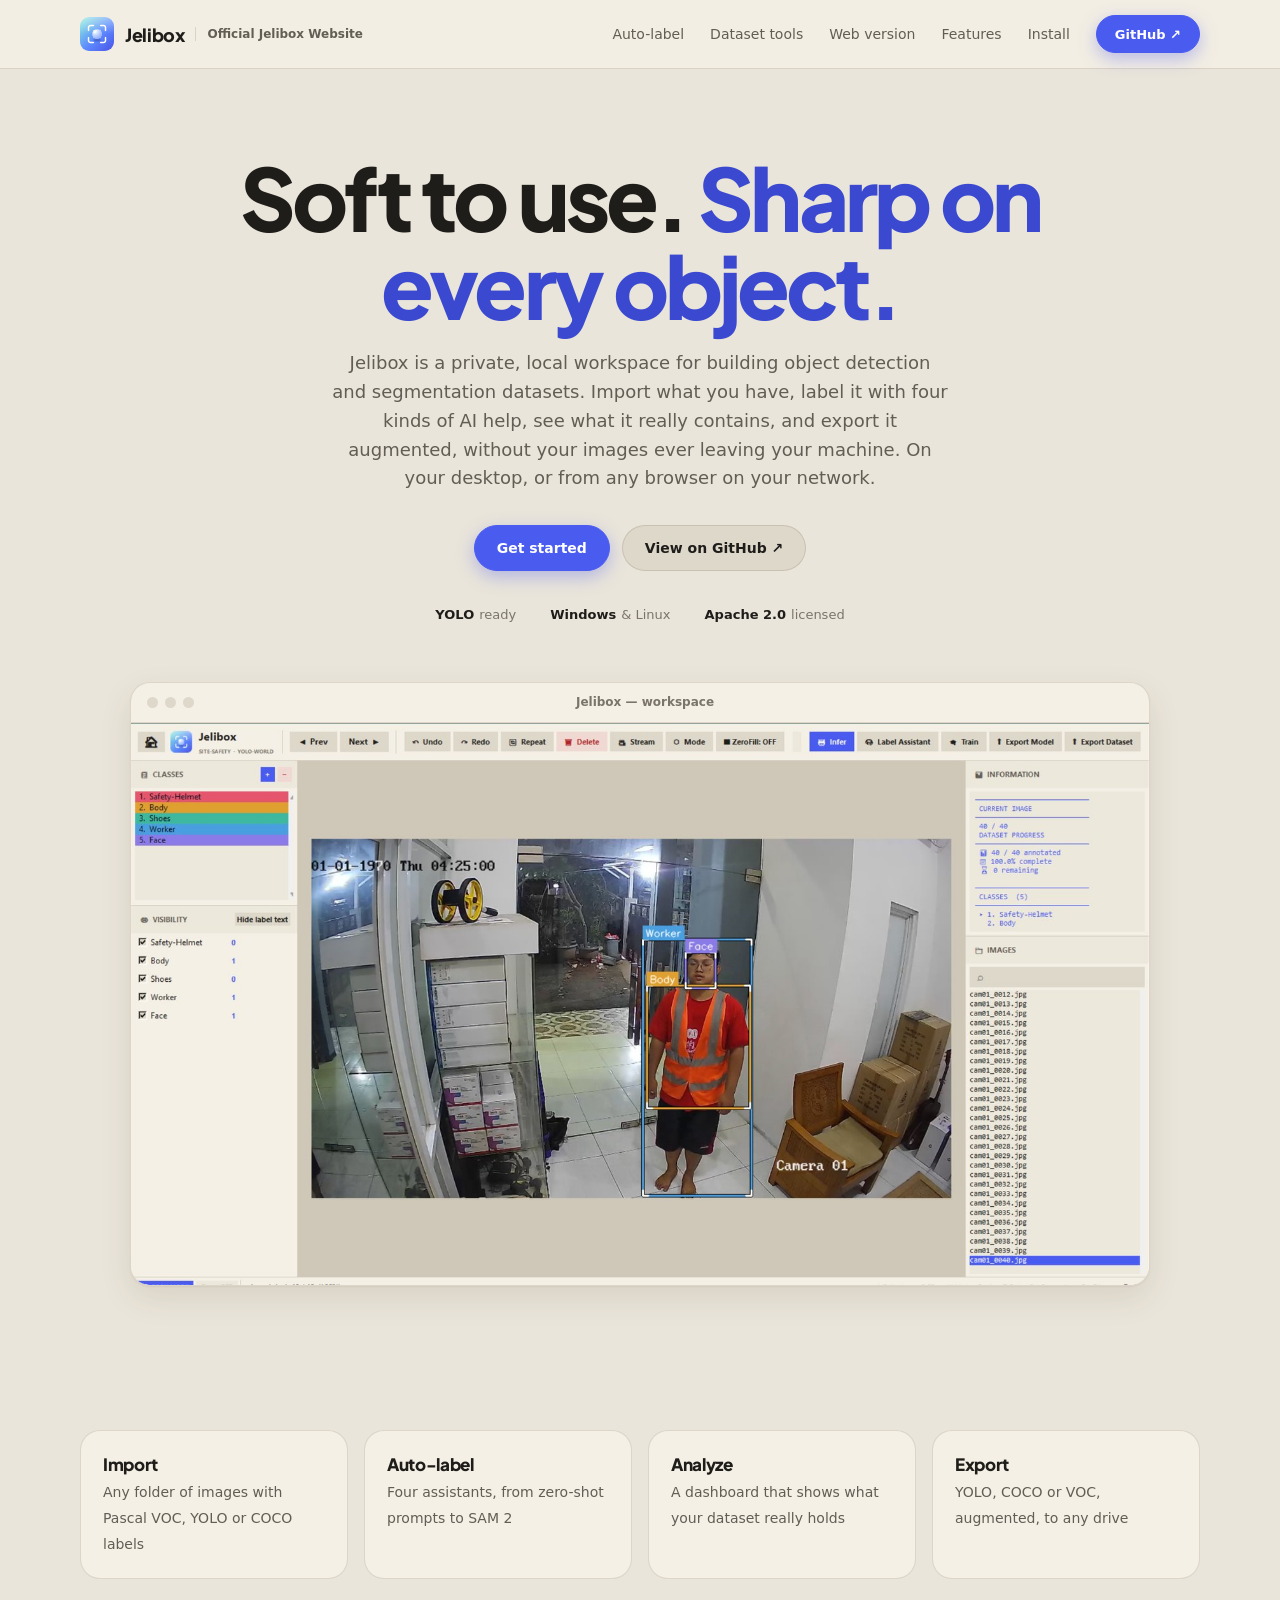
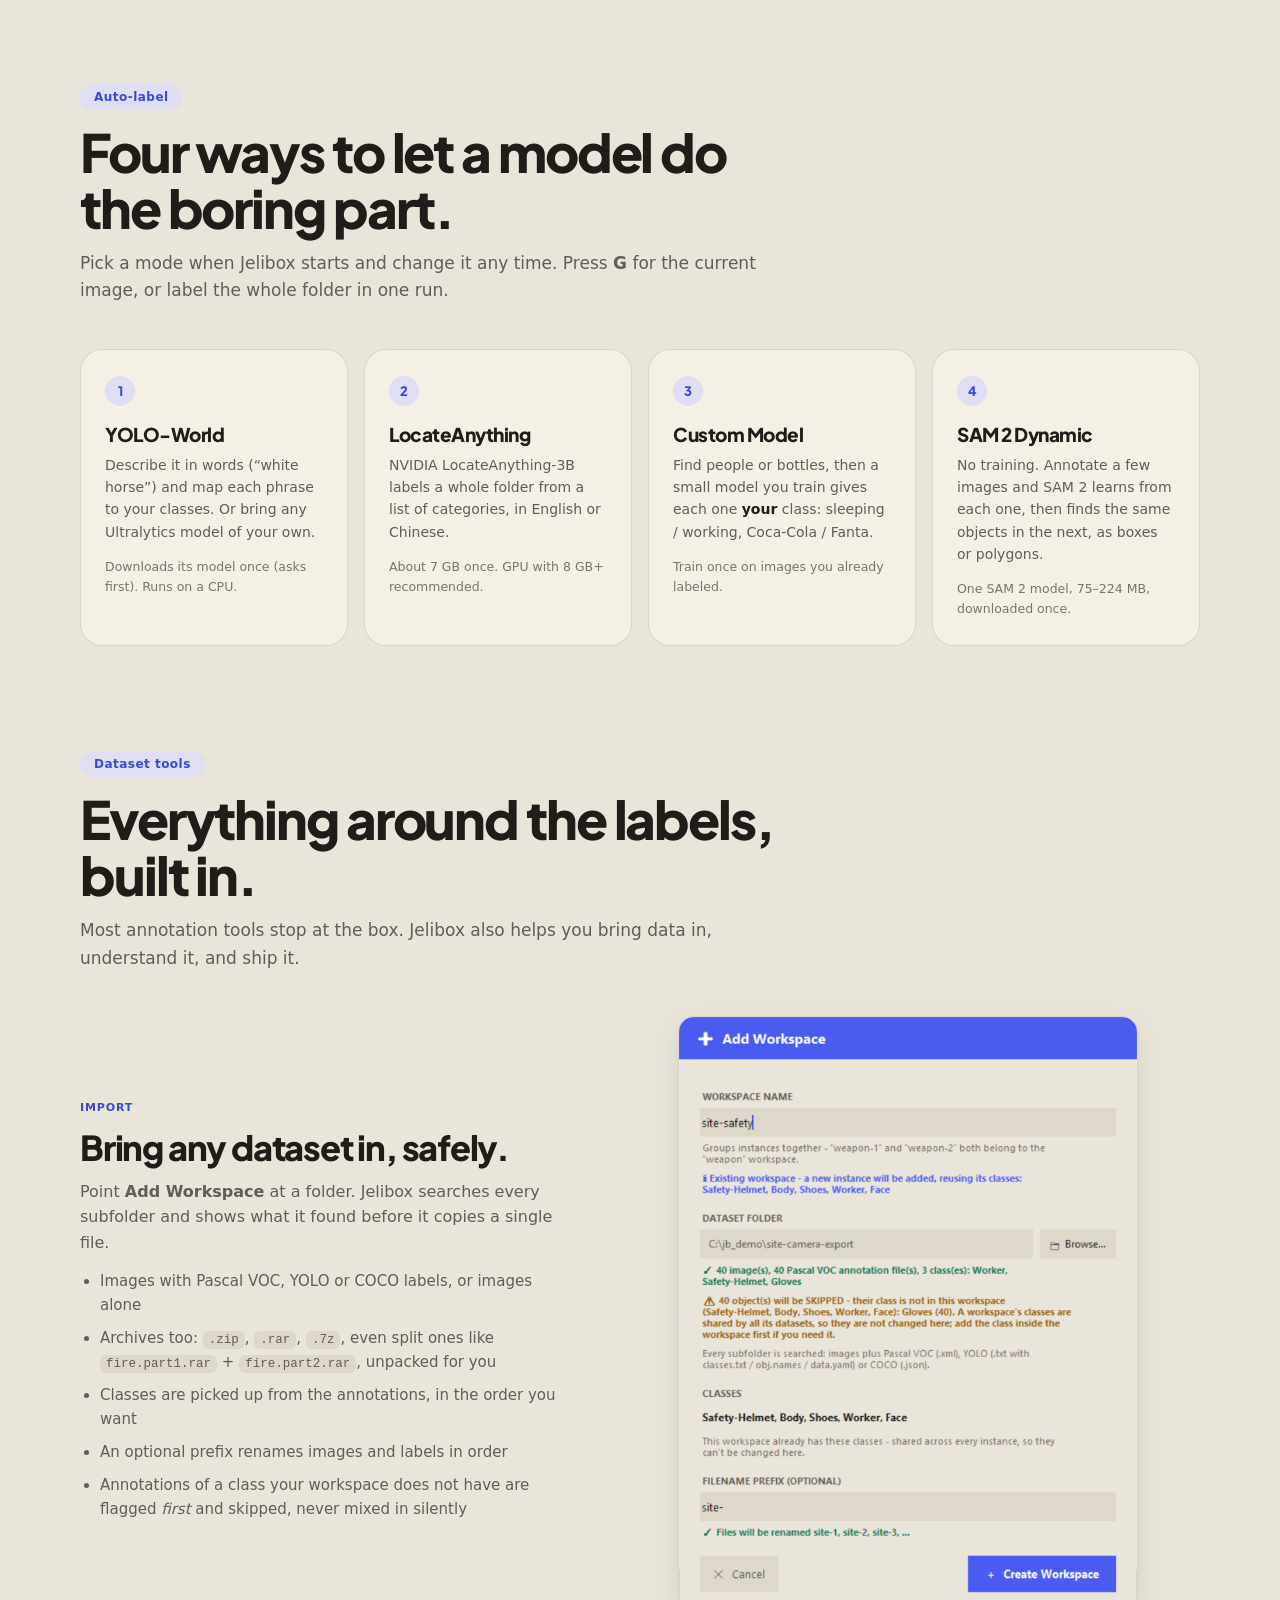
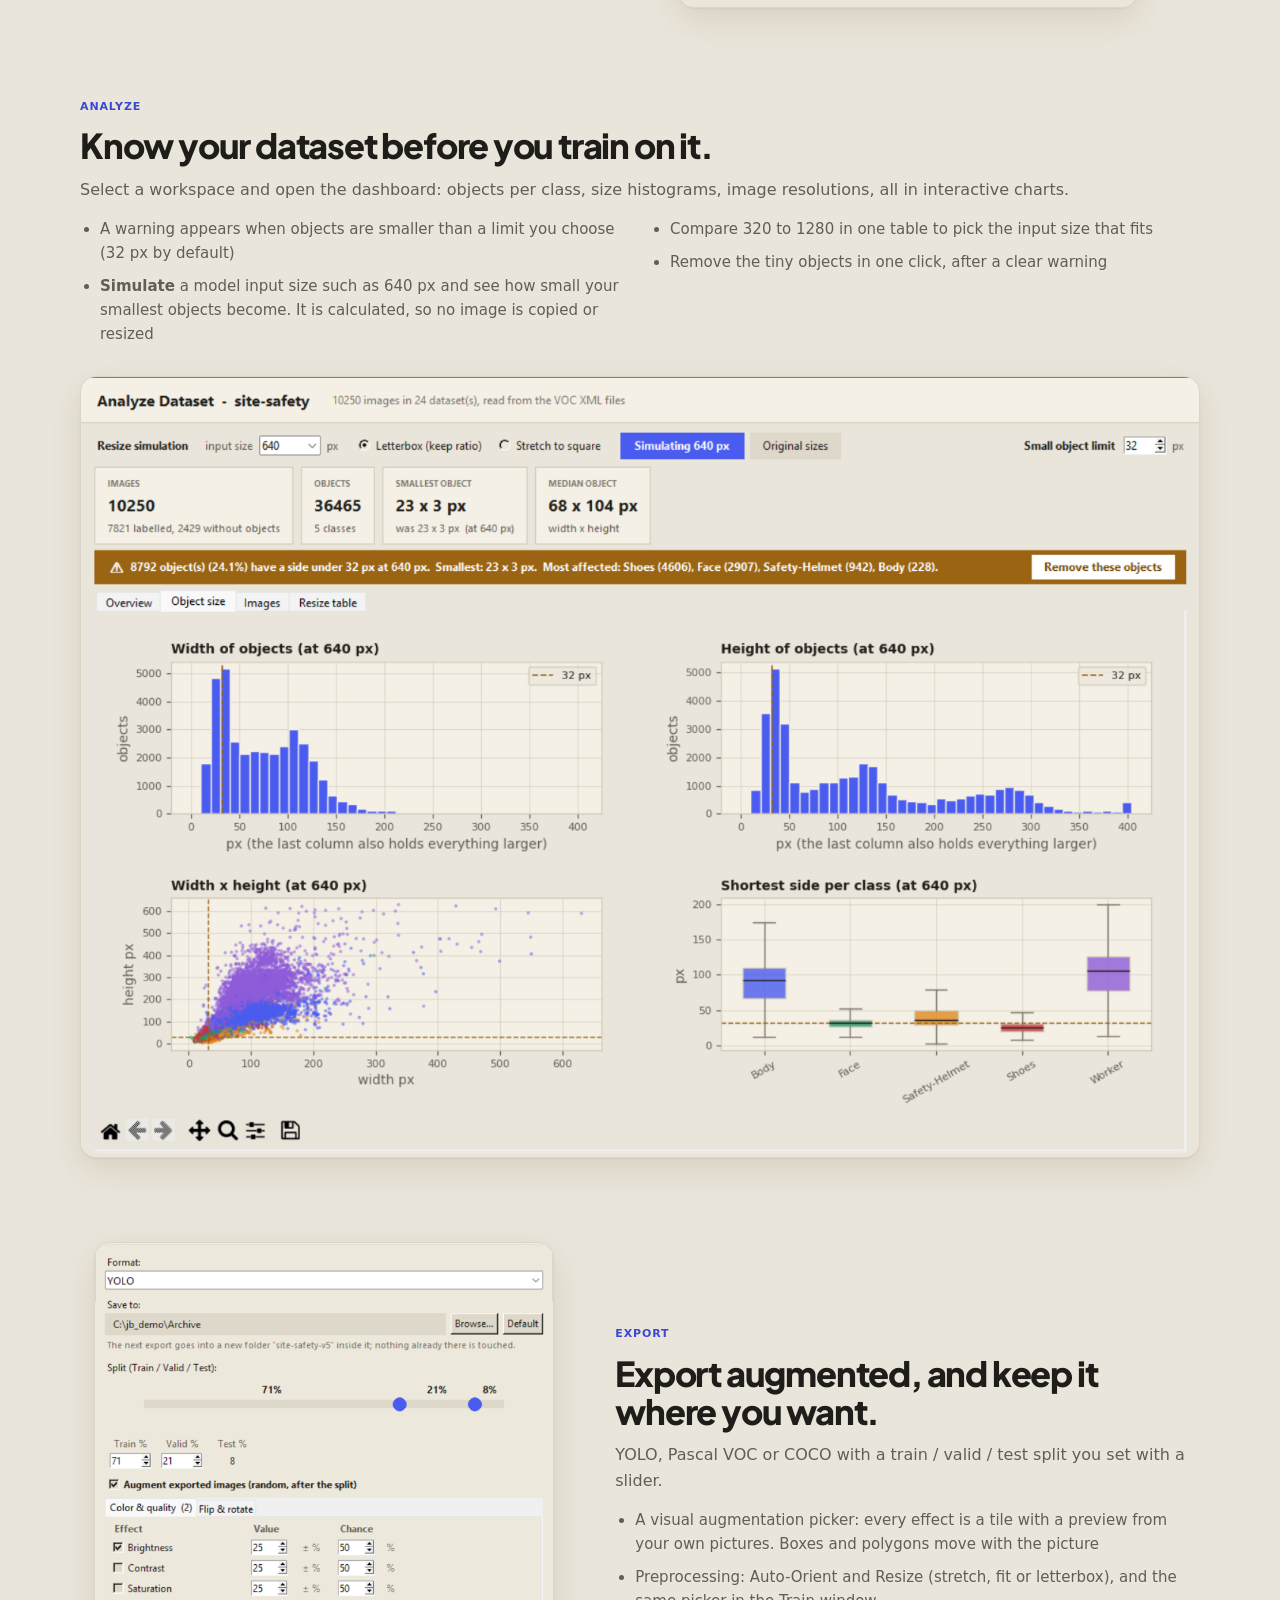
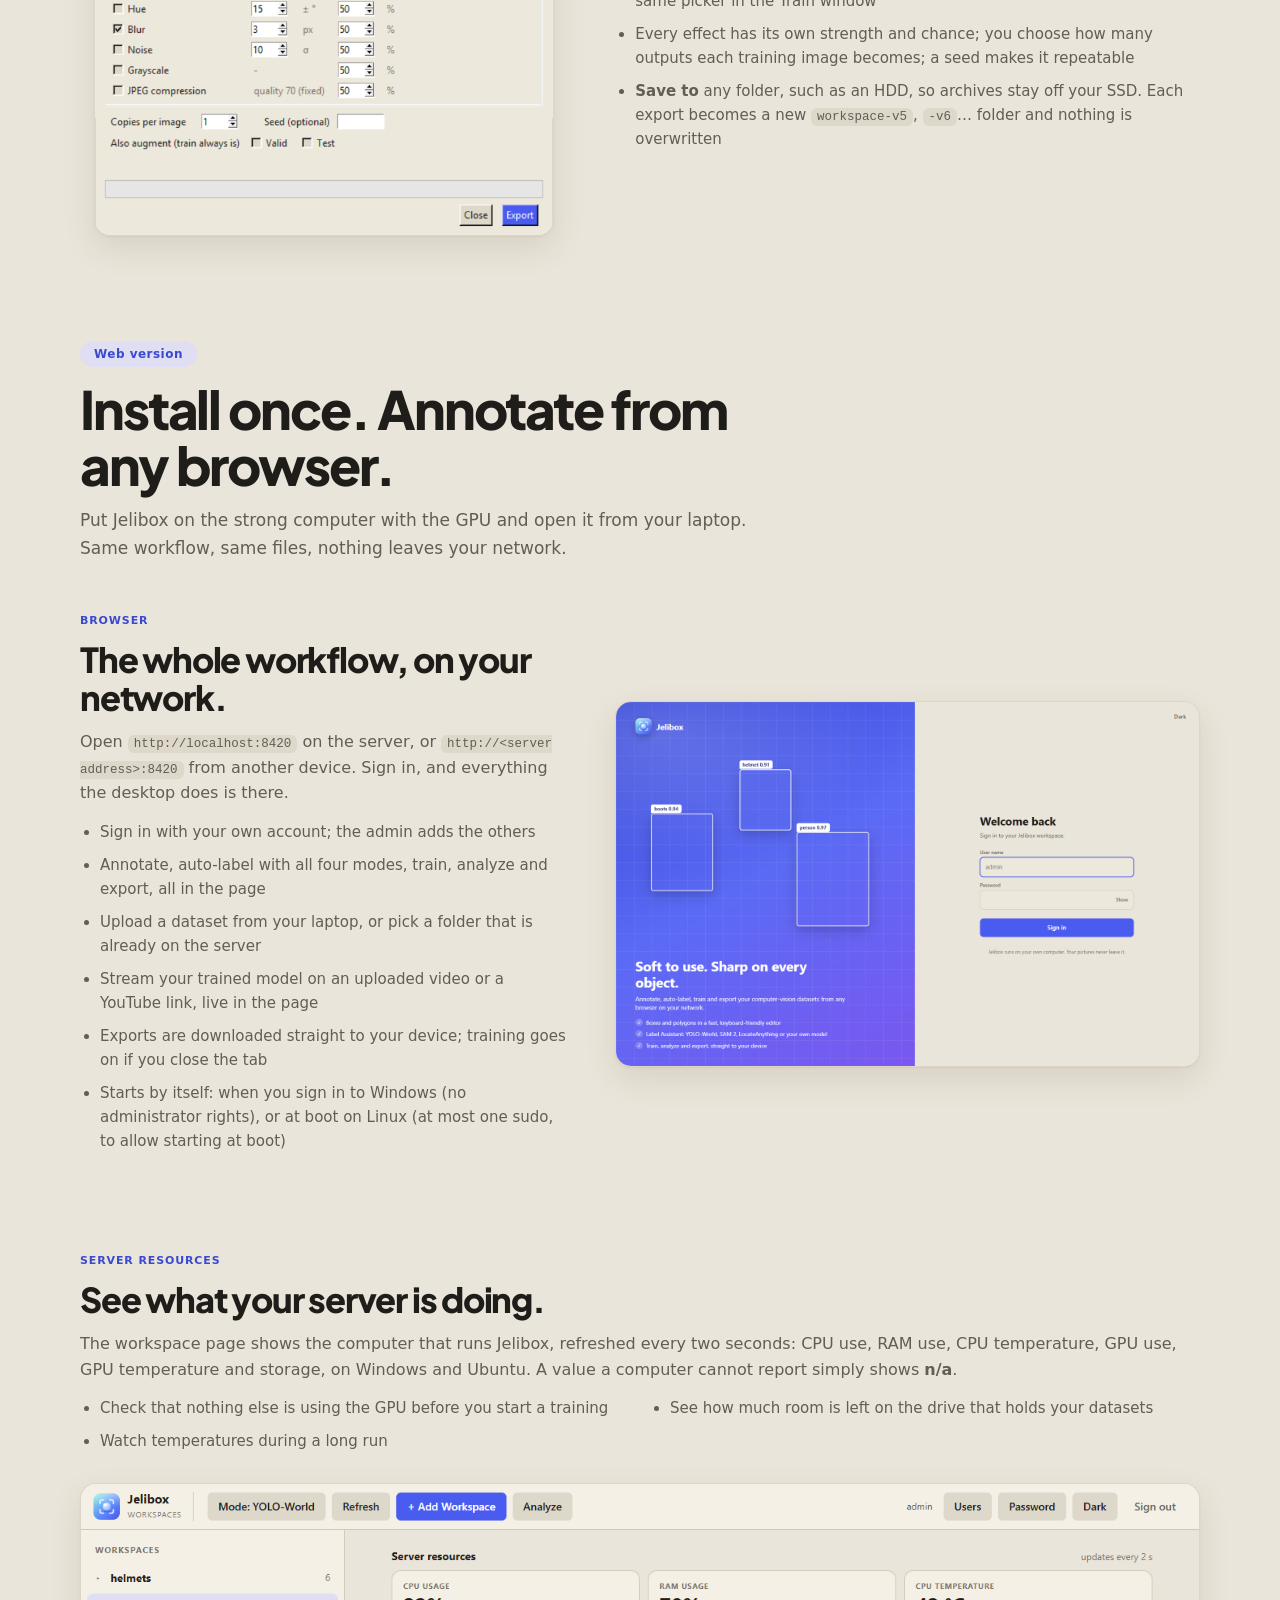
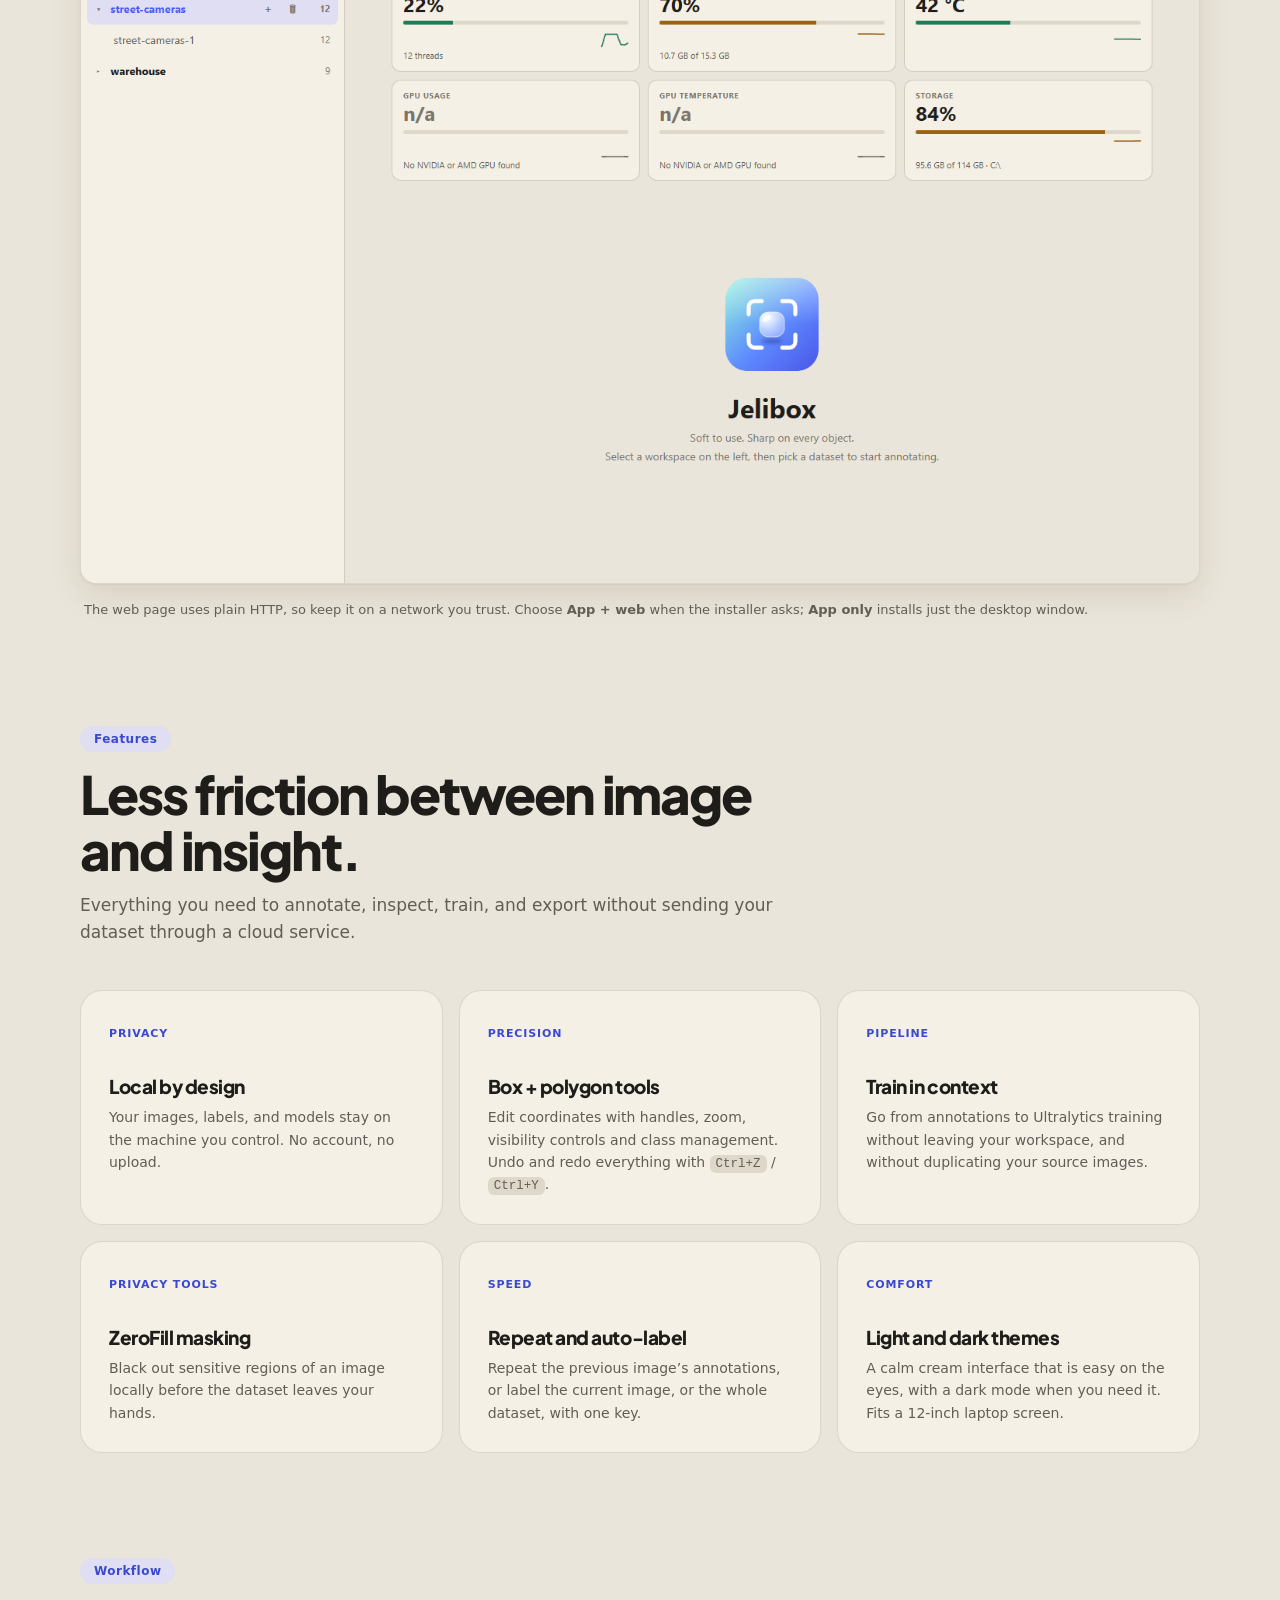
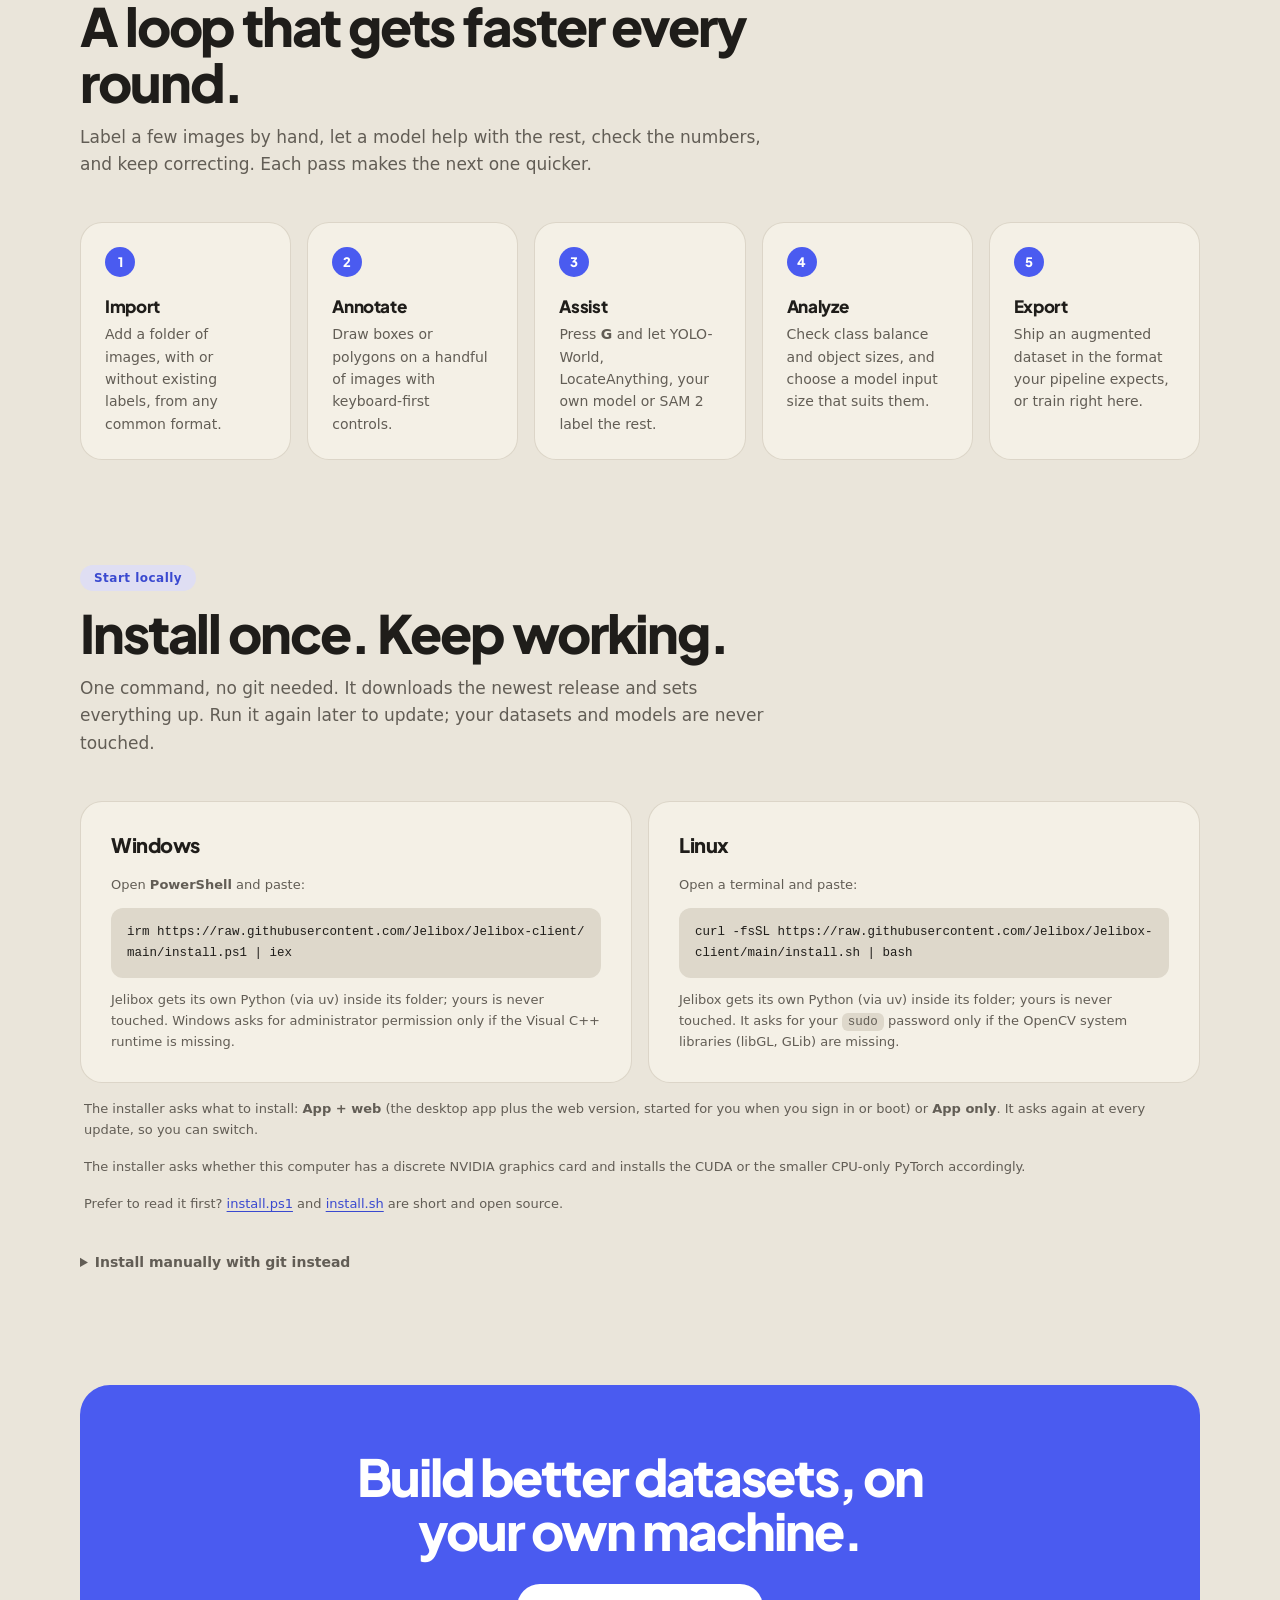
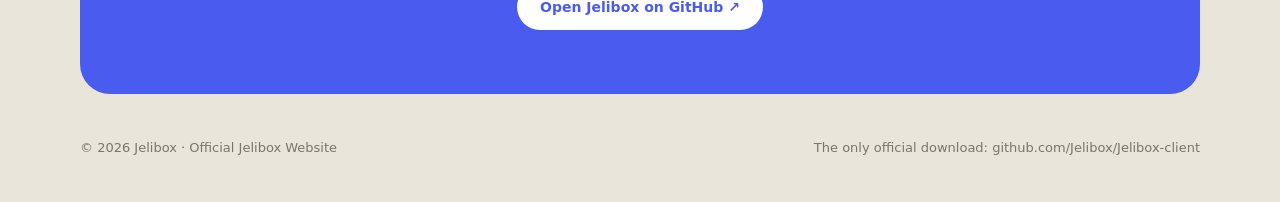
==== commit 95435985: "Add Workspace opens .zip / .rar / .7z archives (split ones too); monitor shows every GPU - utils/arc" ====
--- a/index.html
+++ b/index.html
@@ -226,6 +226,7 @@
                     <p>Point <b>Add Workspace</b> at a folder. Jelibox searches every subfolder and shows what it found before it copies a single file.</p>
                     <ul>
                         <li>Images with Pascal VOC, YOLO or COCO labels, or images alone</li>
+                        <li>Archives too: <code>.zip</code>, <code>.rar</code>, <code>.7z</code>, even split ones like <code>fire.part1.rar</code> + <code>fire.part2.rar</code>, unpacked for you</li>
                         <li>Classes are picked up from the annotations, in the order you want</li>
                         <li>An optional prefix renames images and labels in order</li>
                         <li>Annotations of a class your workspace does not have are flagged <em>first</em> and skipped, never mixed in silently</li>
